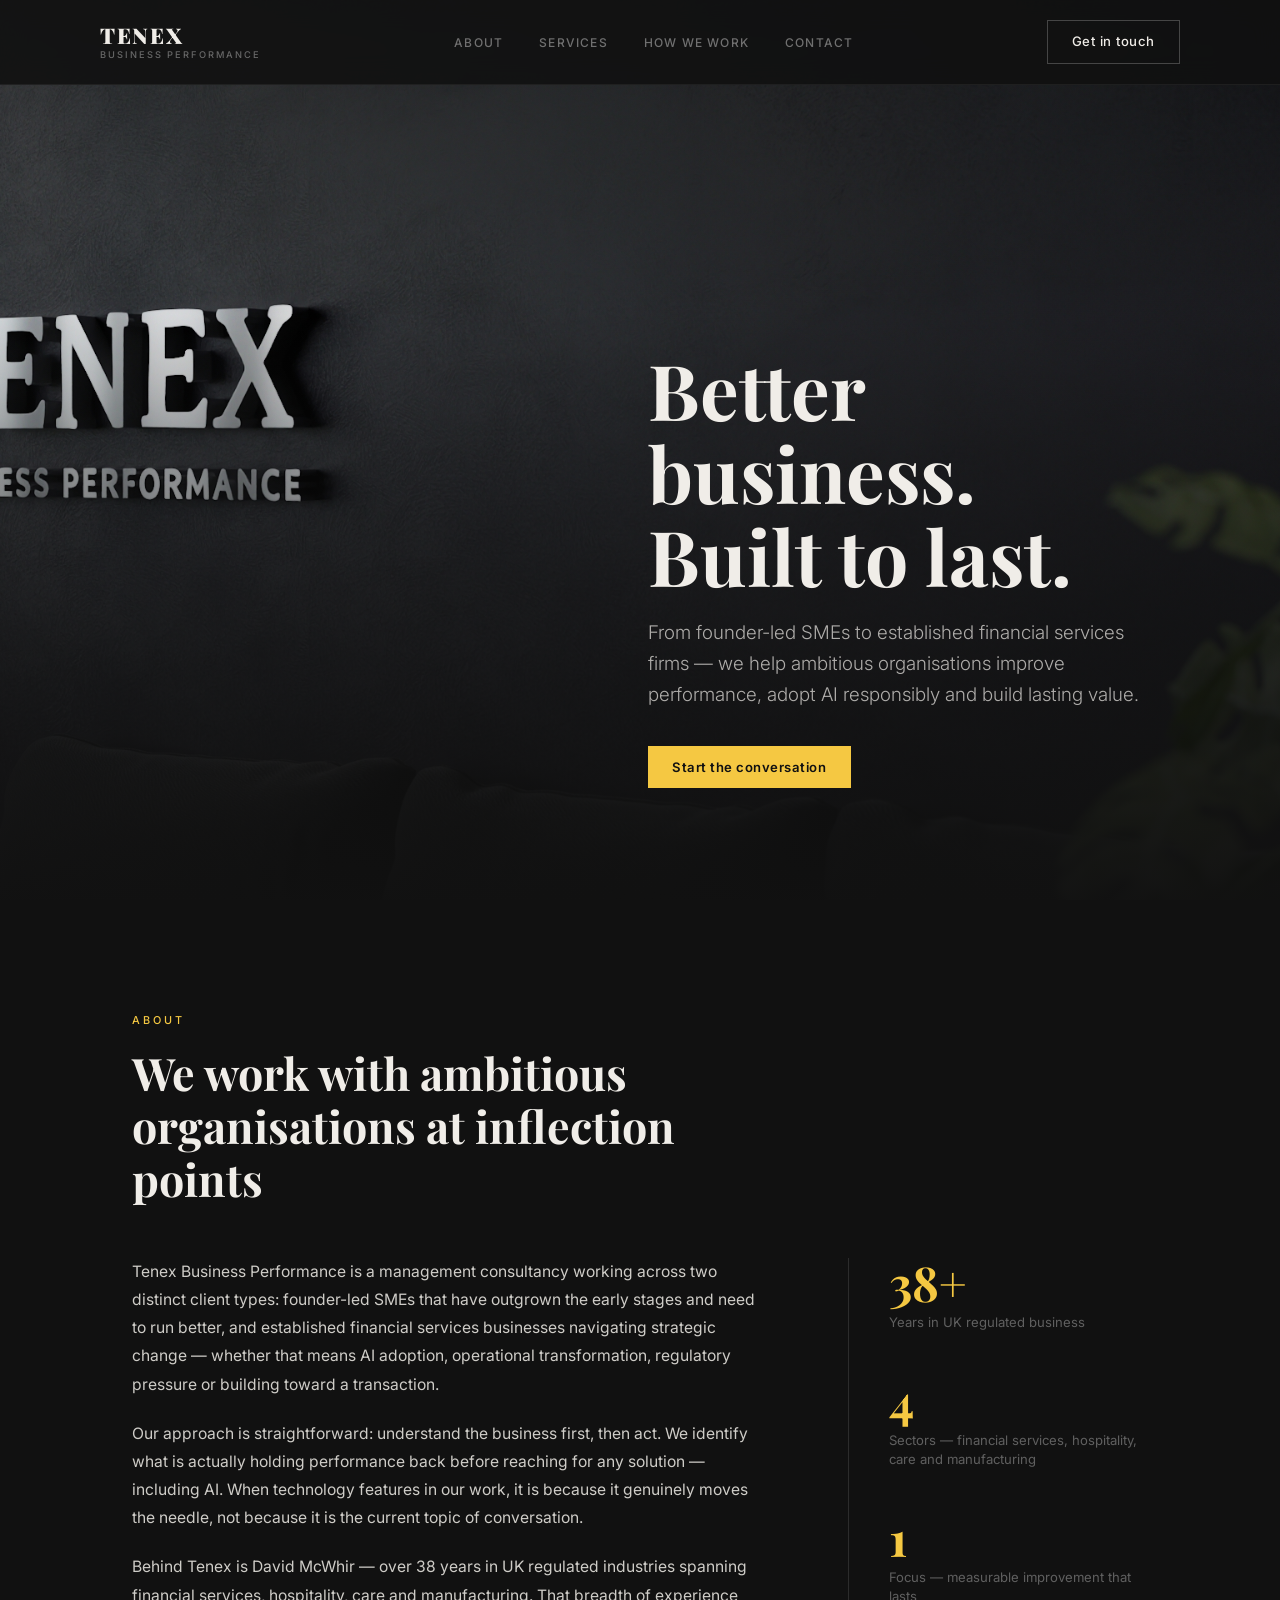
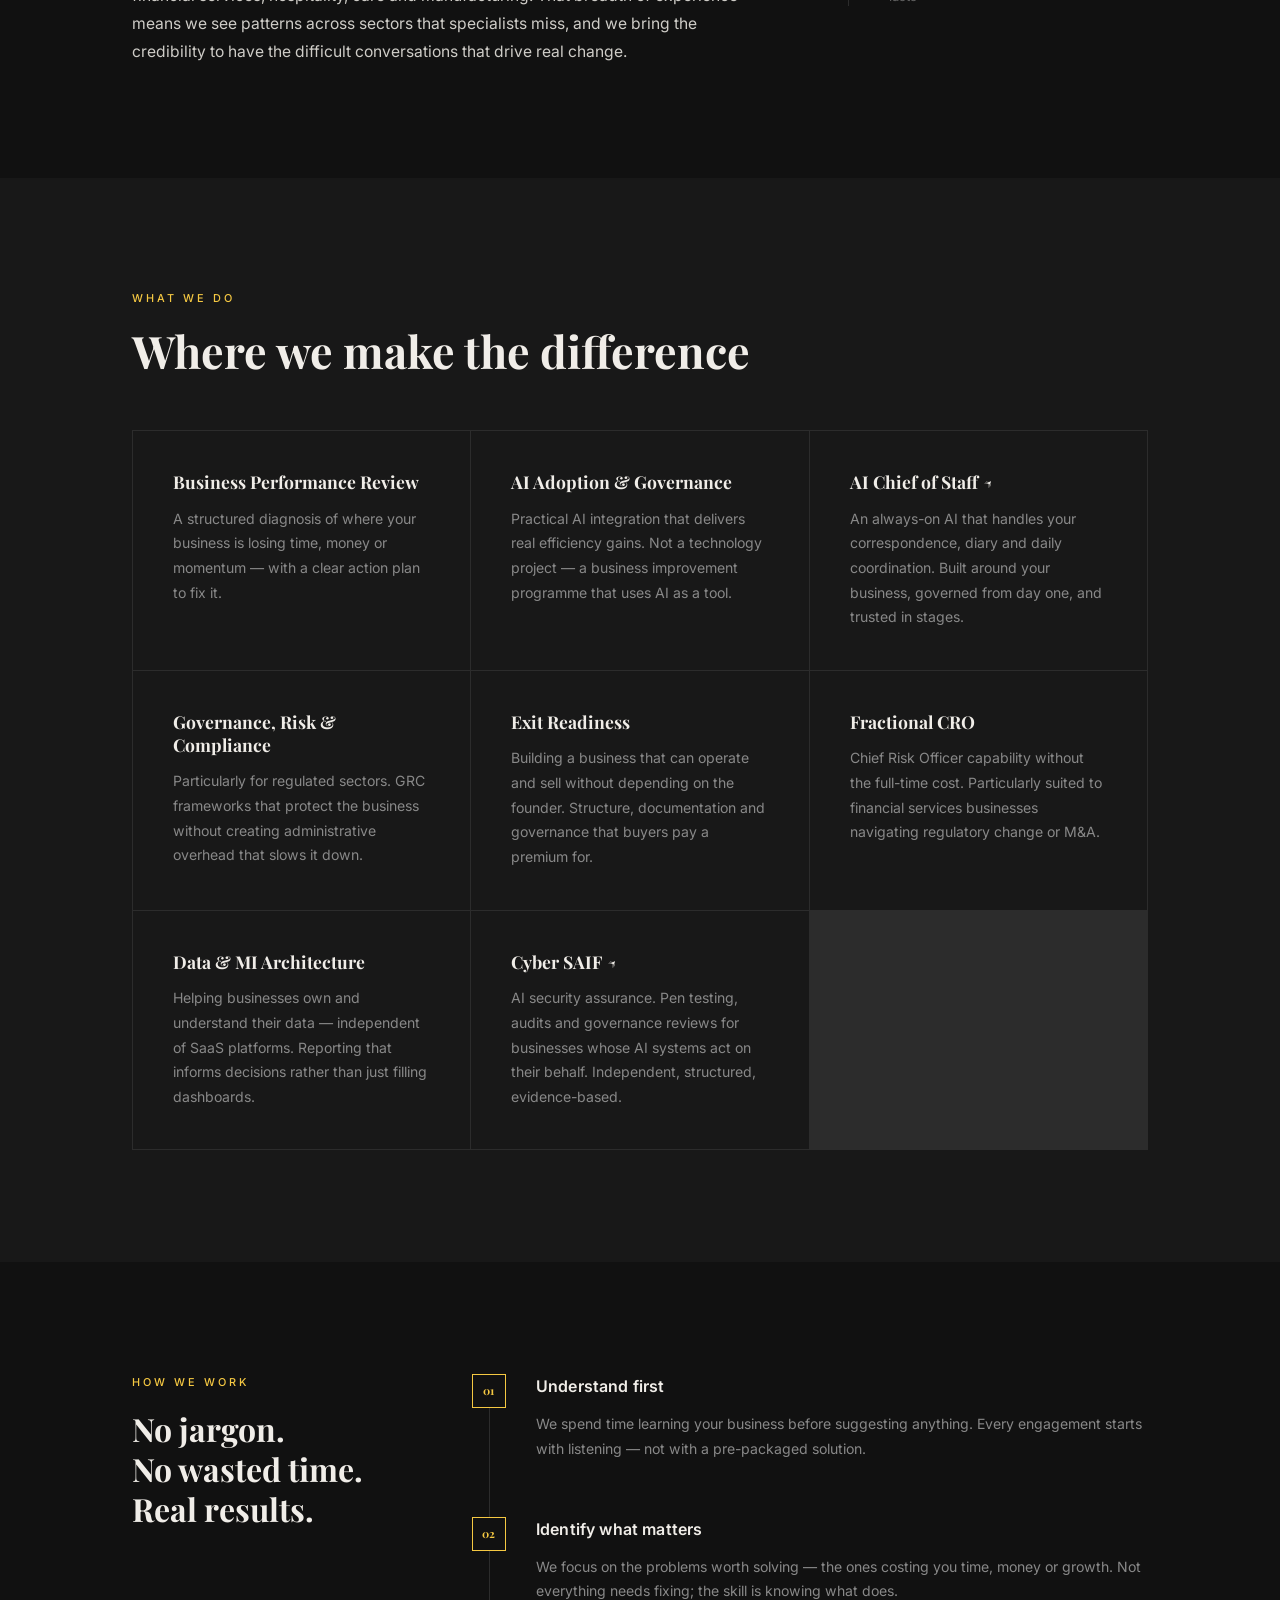
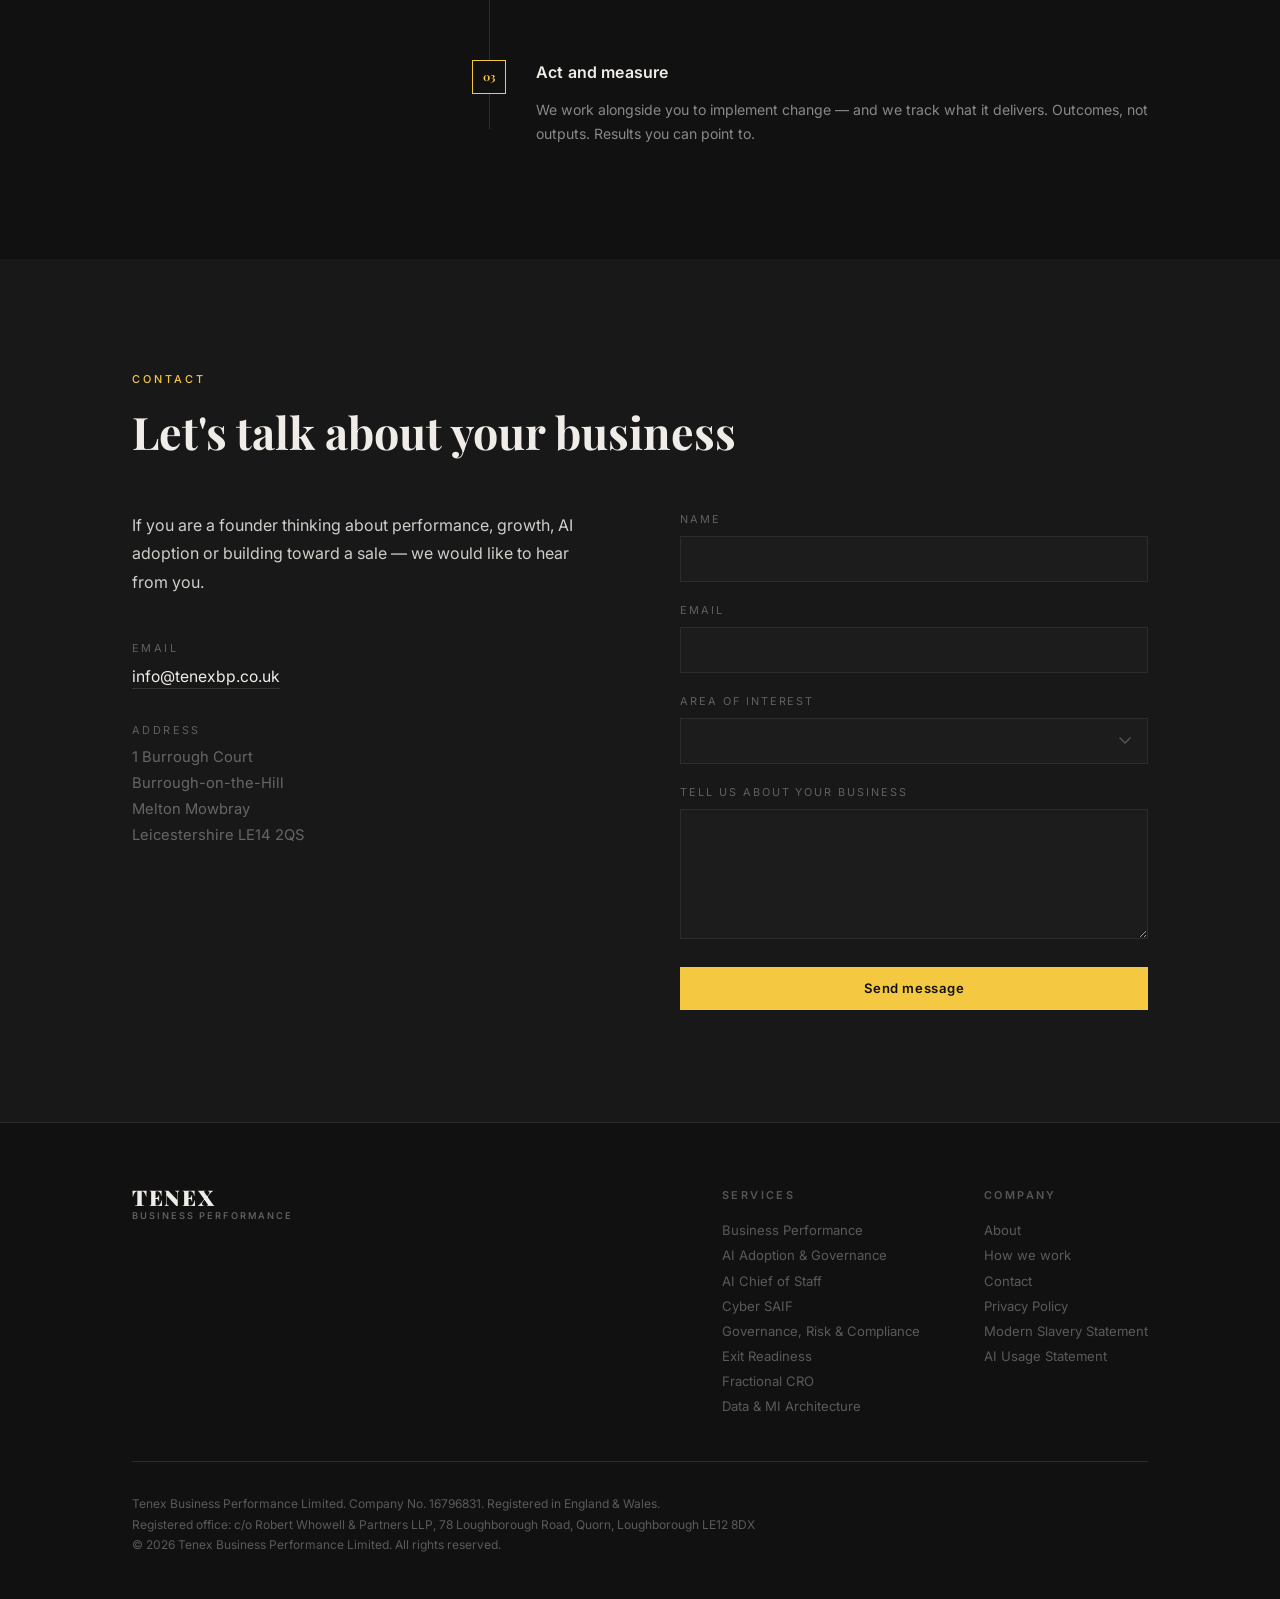
==== index.html @ 7c1acd23 "Add Cyber SAIF landing page and update homepage New cyber-saif.html: full proposition page covering " ====
<!DOCTYPE html>
<html lang="en">
<head>
    <meta charset="UTF-8">
    <meta name="viewport" content="width=device-width, initial-scale=1.0">
    <meta name="description" content="Tenex Business Performance — management consultancy helping UK SME founders improve operations, adopt AI responsibly and build businesses worth selling.">
    <title>Tenex Business Performance</title>
    <link rel="preconnect" href="https://fonts.googleapis.com">
    <link rel="preconnect" href="https://fonts.gstatic.com" crossorigin>
    <link href="https://fonts.googleapis.com/css2?family=Playfair+Display:wght@700;900&family=Inter:wght@300;400;500;600&display=swap" rel="stylesheet">
    <link rel="stylesheet" href="style.css">
</head>
<body>

    <!-- NAV -->
    <nav class="nav" id="nav">
        <div class="nav__inner">
            <div class="nav__logo">
                <span class="nav__logo-tenex">TENEX</span>
                <span class="nav__logo-sub">Business Performance</span>
            </div>
            <ul class="nav__links">
                <li><a href="#about" class="nav__link">About</a></li>
                <li><a href="#services" class="nav__link">Services</a></li>
                <li><a href="#how-we-work" class="nav__link">How we work</a></li>
                <li><a href="#contact" class="nav__link">Contact</a></li>
            </ul>
            <a href="#contact" class="btn btn--outline nav__cta">Get in touch</a>
            <button class="nav__burger" id="navBurger" aria-label="Open menu" aria-expanded="false">
                <span></span>
                <span></span>
                <span></span>
            </button>
        </div>
        <div class="nav__mobile" id="navMobile">
            <ul class="nav__mobile-links">
                <li><a href="#about" class="nav__mobile-link">About</a></li>
                <li><a href="#services" class="nav__mobile-link">Services</a></li>
                <li><a href="#how-we-work" class="nav__mobile-link">How we work</a></li>
                <li><a href="#contact" class="nav__mobile-link">Contact</a></li>
            </ul>
        </div>
    </nav>

    <script>
        const burger = document.getElementById('navBurger');
        const mobileMenu = document.getElementById('navMobile');
        burger.addEventListener('click', () => {
            const isOpen = mobileMenu.classList.toggle('nav__mobile--open');
            burger.classList.toggle('nav__burger--open', isOpen);
            burger.setAttribute('aria-expanded', isOpen);
        });
        document.querySelectorAll('.nav__mobile-link').forEach(link => {
            link.addEventListener('click', () => {
                mobileMenu.classList.remove('nav__mobile--open');
                burger.classList.remove('nav__burger--open');
                burger.setAttribute('aria-expanded', false);
            });
        });
    </script>

    <!-- HERO -->
    <section class="hero">
        <picture>
            <source media="(max-width: 768px)" srcset="images/hero-mobile.jpg">
            <img src="images/hero-desktop.jpg" alt="" class="hero__bg" aria-hidden="true">
        </picture>
        <div class="hero__content">
            <div class="hero__text">
                <h1 class="hero__headline">Better business.<br>Built to last.</h1>
                <p class="hero__sub">From founder-led SMEs to established financial services firms — we help ambitious organisations improve performance, adopt AI responsibly and build lasting value.</p>
                <a href="#contact" class="btn btn--primary">Start the conversation</a>
            </div>
        </div>
    </section>

    <!-- ABOUT -->
    <section class="section" id="about">
        <div class="container">
            <p class="section__label">About</p>
            <h2 class="section__heading">We work with ambitious organisations at inflection points</h2>
            <div class="about__grid">
                <div class="about__body">
                    <p>Tenex Business Performance is a management consultancy working across two distinct client types: founder-led SMEs that have outgrown the early stages and need to run better, and established financial services businesses navigating strategic change — whether that means AI adoption, operational transformation, regulatory pressure or building toward a transaction.</p>
                    <p>Our approach is straightforward: understand the business first, then act. We identify what is actually holding performance back before reaching for any solution — including AI. When technology features in our work, it is because it genuinely moves the needle, not because it is the current topic of conversation.</p>
                    <p>Behind Tenex is David McWhir — over 38 years in UK regulated industries spanning financial services, hospitality, care and manufacturing. That breadth of experience means we see patterns across sectors that specialists miss, and we bring the credibility to have the difficult conversations that drive real change.</p>
                </div>
                <div class="about__stats">
                    <div class="stat">
                        <span class="stat__num">38+</span>
                        <span class="stat__label">Years in UK regulated business</span>
                    </div>
                    <div class="stat">
                        <span class="stat__num">4</span>
                        <span class="stat__label">Sectors — financial services, hospitality, care and manufacturing</span>
                    </div>
                    <div class="stat">
                        <span class="stat__num">1</span>
                        <span class="stat__label">Focus — measurable improvement that lasts</span>
                    </div>
                </div>
            </div>
        </div>
    </section>

    <!-- SERVICES -->
    <section class="section section--alt" id="services">
        <div class="container">
            <p class="section__label">What we do</p>
            <h2 class="section__heading">Where we make the difference</h2>
            <div class="services__grid">
                <div class="service">
                    <h3 class="service__title">Business Performance Review</h3>
                    <p class="service__body">A structured diagnosis of where your business is losing time, money or momentum — with a clear action plan to fix it.</p>
                </div>
                <div class="service">
                    <h3 class="service__title">AI Adoption &amp; Governance</h3>
                    <p class="service__body">Practical AI integration that delivers real efficiency gains. Not a technology project — a business improvement programme that uses AI as a tool.</p>
                </div>
                <div class="service">
                    <h3 class="service__title"><a href="ai-chief-of-staff.html" style="color:inherit;text-decoration:none;">AI Chief of Staff ↗</a></h3>
                    <p class="service__body">An always-on AI that handles your correspondence, diary and daily coordination. Built around your business, governed from day one, and trusted in stages.</p>
                </div>
                <div class="service">
                    <h3 class="service__title">Governance, Risk &amp; Compliance</h3>
                    <p class="service__body">Particularly for regulated sectors. GRC frameworks that protect the business without creating administrative overhead that slows it down.</p>
                </div>
                <div class="service">
                    <h3 class="service__title">Exit Readiness</h3>
                    <p class="service__body">Building a business that can operate and sell without depending on the founder. Structure, documentation and governance that buyers pay a premium for.</p>
                </div>
                <div class="service">
                    <h3 class="service__title">Fractional CRO</h3>
                    <p class="service__body">Chief Risk Officer capability without the full-time cost. Particularly suited to financial services businesses navigating regulatory change or M&amp;A.</p>
                </div>
                <div class="service">
                    <h3 class="service__title">Data &amp; MI Architecture</h3>
                    <p class="service__body">Helping businesses own and understand their data — independent of SaaS platforms. Reporting that informs decisions rather than just filling dashboards.</p>
                </div>
                <div class="service">
                    <h3 class="service__title"><a href="cyber-saif.html" style="color:inherit;text-decoration:none;">Cyber SAIF ↗</a></h3>
                    <p class="service__body">AI security assurance. Pen testing, audits and governance reviews for businesses whose AI systems act on their behalf. Independent, structured, evidence-based.</p>
                </div>
            </div>
        </div>
    </section>

    <!-- HOW WE WORK -->
    <section class="section" id="how-we-work">
        <div class="container">
            <div class="timeline">
                <div class="timeline__heading">
                    <p class="section__label">How we work</p>
                    <h2 class="timeline__title">No jargon.<br>No wasted time.<br>Real results.</h2>
                </div>
                <div class="timeline__steps">
                    <div class="timeline__step">
                        <div class="timeline__num">01</div>
                        <div class="timeline__content">
                            <h3 class="timeline__step-title">Understand first</h3>
                            <p class="timeline__step-body">We spend time learning your business before suggesting anything. Every engagement starts with listening — not with a pre-packaged solution.</p>
                        </div>
                    </div>
                    <div class="timeline__step">
                        <div class="timeline__num">02</div>
                        <div class="timeline__content">
                            <h3 class="timeline__step-title">Identify what matters</h3>
                            <p class="timeline__step-body">We focus on the problems worth solving — the ones costing you time, money or growth. Not everything needs fixing; the skill is knowing what does.</p>
                        </div>
                    </div>
                    <div class="timeline__step">
                        <div class="timeline__num">03</div>
                        <div class="timeline__content">
                            <h3 class="timeline__step-title">Act and measure</h3>
                            <p class="timeline__step-body">We work alongside you to implement change — and we track what it delivers. Outcomes, not outputs. Results you can point to.</p>
                        </div>
                    </div>
                </div>
            </div>
        </div>
    </section>

    <!-- CONTACT -->
    <section class="section section--alt" id="contact">
        <div class="container">
            <p class="section__label">Contact</p>
            <h2 class="section__heading">Let's talk about your business</h2>
            <div class="contact__grid">
                <div class="contact__left">
                    <p class="contact__intro">If you are a founder thinking about performance, growth, AI adoption or building toward a sale — we would like to hear from you.</p>
                    <div class="contact__detail">
                        <span class="contact__detail-label">Email</span>
                        <a href="mailto:info@tenexbp.co.uk" class="contact__link">info@tenexbp.co.uk</a>
                    </div>
                    <div class="contact__detail">
                        <span class="contact__detail-label">Address</span>
                        <address class="contact__address">
                            1 Burrough Court<br>
                            Burrough-on-the-Hill<br>
                            Melton Mowbray<br>
                            Leicestershire LE14 2QS
                        </address>
                    </div>
                </div>
                <div class="contact__right">
                    <form class="form" action="https://formspree.io/f/xykbllzp" method="POST">
                        <div class="form__group">
                            <label class="form__label" for="name">Name</label>
                            <input class="form__input" type="text" id="name" name="name" required>
                        </div>
                        <div class="form__group">
                            <label class="form__label" for="email">Email</label>
                            <input class="form__input" type="email" id="email" name="email" required>
                        </div>
                        <div class="form__group">
                            <label class="form__label" for="interest">Area of interest</label>
                            <select class="form__input form__select" id="interest" name="interest">
                                <option value="" disabled selected></option>
                                <option>Business Performance</option>
                                <option>AI Adoption &amp; Governance</option>
                                <option>AI Chief of Staff</option>
                                <option>Cyber SAIF — AI Security Audit</option>
                                <option>Governance, Risk &amp; Compliance</option>
                                <option>Exit Readiness</option>
                                <option>Fractional CRO</option>
                                <option>Data &amp; MI Architecture</option>
                                <option>Other</option>
                            </select>
                        </div>
                        <div class="form__group">
                            <label class="form__label" for="message">Tell us about your business</label>
                            <textarea class="form__input form__textarea" id="message" name="message" rows="4" required></textarea>
                        </div>
                        <button type="submit" class="btn btn--primary btn--full">Send message</button>
                    </form>
                </div>
            </div>
        </div>
    </section>

    <!-- FOOTER -->
    <footer class="footer">
        <div class="container">
            <div class="footer__top">
                <div class="nav__logo">
                    <span class="nav__logo-tenex">TENEX</span>
                    <span class="nav__logo-sub">Business Performance</span>
                </div>
                <div class="footer__nav">
                    <div class="footer__nav-col">
                        <h4 class="footer__nav-heading">Services</h4>
                        <a href="#services" class="footer__nav-link">Business Performance</a>
                        <a href="#services" class="footer__nav-link">AI Adoption &amp; Governance</a>
                        <a href="ai-chief-of-staff.html" class="footer__nav-link">AI Chief of Staff</a>
                        <a href="cyber-saif.html" class="footer__nav-link">Cyber SAIF</a>
                        <a href="#services" class="footer__nav-link">Governance, Risk &amp; Compliance</a>
                        <a href="#services" class="footer__nav-link">Exit Readiness</a>
                        <a href="#services" class="footer__nav-link">Fractional CRO</a>
                        <a href="#services" class="footer__nav-link">Data &amp; MI Architecture</a>
                    </div>
                    <div class="footer__nav-col">
                        <h4 class="footer__nav-heading">Company</h4>
                        <a href="#about" class="footer__nav-link">About</a>
                        <a href="#how-we-work" class="footer__nav-link">How we work</a>
                        <a href="#contact" class="footer__nav-link">Contact</a>
                        <a href="privacy-policy.html" class="footer__nav-link">Privacy Policy</a>
                        <a href="modern-slavery.html" class="footer__nav-link">Modern Slavery Statement</a>
                        <a href="ai-usage.html" class="footer__nav-link">AI Usage Statement</a>
                    </div>
                </div>
            </div>
            <div class="footer__bottom">
                <p>Tenex Business Performance Limited. Company No. 16796831. Registered in England &amp; Wales.</p>
                <p>Registered office: c/o Robert Whowell &amp; Partners LLP, 78 Loughborough Road, Quorn, Loughborough LE12 8DX</p>
                <p>&copy; 2026 Tenex Business Performance Limited. All rights reserved.</p>
            </div>
        </div>
    </footer>

</body>
</html>
---- style.css ----
*, *::before, *::after {
    box-sizing: border-box;
    margin: 0;
    padding: 0;
}

:root {
    --bg:          #111111;
    --bg-alt:      #181818;
    --bg-card:     #222222;
    --text-primary: #f0ede8;
    --text-body:   rgba(240, 237, 232, 0.85);
    --text-muted:  #5a5a5a;
    --border:      #2c2c2c;
    --border-light: rgba(255,255,255,0.06);
    --accent:      #f5c842;
}

html {
    scroll-behavior: smooth;
}

body {
    font-family: 'Inter', sans-serif;
    background-color: var(--bg);
    color: var(--text-primary);
    font-size: 16px;
    line-height: 1.6;
    -webkit-font-smoothing: antialiased;
    -moz-osx-font-smoothing: grayscale;
}

/* ─── LAYOUT ────────────────────────────────────────────── */

.container {
    max-width: 1080px;
    margin: 0 auto;
    padding: 0 2rem;
}

/* ─── NAV ───────────────────────────────────────────────── */

.nav {
    position: fixed;
    top: 0;
    left: 0;
    right: 0;
    z-index: 100;
    padding: 1.25rem 2rem;
    background: rgba(17, 17, 17, 0.88);
    backdrop-filter: blur(14px);
    -webkit-backdrop-filter: blur(14px);
    border-bottom: 1px solid var(--border-light);
}

.nav__inner {
    max-width: 1080px;
    margin: 0 auto;
    display: flex;
    align-items: center;
    justify-content: space-between;
    gap: 2rem;
}

.nav__links {
    display: flex;
    align-items: center;
    gap: 2.25rem;
    list-style: none;
    margin: 0 auto;
}

.nav__link {
    font-size: 0.75rem;
    letter-spacing: 0.1em;
    text-transform: uppercase;
    color: #707070;
    text-decoration: none;
    font-weight: 500;
    transition: color 0.18s;
}

.nav__link:hover {
    color: var(--text-primary);
}

.nav__burger {
    display: none;
    flex-direction: column;
    justify-content: center;
    gap: 5px;
    background: none;
    border: none;
    cursor: pointer;
    padding: 4px;
    flex-shrink: 0;
}

.nav__burger span {
    display: block;
    width: 22px;
    height: 1.5px;
    background: var(--text-primary);
    transition: transform 0.22s ease, opacity 0.22s ease;
    transform-origin: center;
}

.nav__burger--open span:nth-child(1) {
    transform: translateY(6.5px) rotate(45deg);
}

.nav__burger--open span:nth-child(2) {
    opacity: 0;
}

.nav__burger--open span:nth-child(3) {
    transform: translateY(-6.5px) rotate(-45deg);
}

.nav__mobile {
    display: none;
    max-height: 0;
    overflow: hidden;
    transition: max-height 0.3s ease, padding 0.3s ease;
}

.nav__mobile--open {
    max-height: 300px;
    padding-bottom: 1.25rem;
}

.nav__mobile-links {
    list-style: none;
    border-top: 1px solid var(--border-light);
    padding-top: 1rem;
    display: flex;
    flex-direction: column;
    gap: 0;
}

.nav__mobile-link {
    display: block;
    padding: 0.75rem 0;
    font-size: 0.88rem;
    letter-spacing: 0.08em;
    text-transform: uppercase;
    color: #888888;
    text-decoration: none;
    font-weight: 500;
    border-bottom: 1px solid var(--border-light);
    transition: color 0.18s;
}

.nav__mobile-link:hover {
    color: var(--text-primary);
}

.nav__logo {
    display: flex;
    flex-direction: column;
    line-height: 1;
    gap: 3px;
}

.nav__logo-tenex {
    font-family: 'Playfair Display', serif;
    font-weight: 900;
    font-size: 1.35rem;
    letter-spacing: 0.08em;
    color: var(--text-primary);
}

.nav__logo-sub {
    font-size: 0.58rem;
    letter-spacing: 0.22em;
    color: #686868;
    font-weight: 500;
    text-transform: uppercase;
}

/* ─── BUTTONS ───────────────────────────────────────────── */

.btn {
    display: inline-block;
    padding: 0.65rem 1.5rem;
    font-family: 'Inter', sans-serif;
    font-size: 0.82rem;
    font-weight: 500;
    letter-spacing: 0.04em;
    text-decoration: none;
    cursor: pointer;
    border: none;
    transition: all 0.18s ease;
}

.btn--outline {
    border: 1px solid rgba(255,255,255,0.22);
    color: var(--text-primary);
    background: transparent;
}

.btn--outline:hover {
    border-color: rgba(255,255,255,0.55);
    background: rgba(255,255,255,0.04);
}

.btn--primary {
    background: var(--accent);
    color: #111111;
    font-weight: 600;
}

.btn--primary:hover {
    background: #ffd000;
}

.btn--full {
    width: 100%;
    text-align: center;
    padding: 0.85rem 1.5rem;
}

/* ─── HERO ──────────────────────────────────────────────── */

.hero {
    position: relative;
    height: 100vh;
    min-height: 620px;
    display: flex;
    align-items: flex-end;
    padding-bottom: 7rem;
    overflow: hidden;
}

.hero__bg {
    position: absolute;
    inset: 0;
    width: 100%;
    height: 100%;
    object-fit: cover;
    object-position: center top;
}

.hero::after {
    content: '';
    position: absolute;
    inset: 0;
    background: linear-gradient(
        to bottom,
        rgba(17, 17, 17, 0.25) 0%,
        rgba(17, 17, 17, 0.05) 35%,
        rgba(17, 17, 17, 0.55) 65%,
        rgba(17, 17, 17, 0.97) 100%
    );
    pointer-events: none;
}

.hero__content {
    position: relative;
    z-index: 1;
    max-width: 1080px;
    margin: 0 auto;
    padding: 0 2rem;
    width: 100%;
    display: flex;
    justify-content: flex-end;
}

.hero__text {
    max-width: 500px;
    width: 100%;
}

.hero__headline {
    font-family: 'Playfair Display', serif;
    font-size: clamp(2.6rem, 6vw, 5.25rem);
    font-weight: 700;
    line-height: 1.08;
    color: var(--text-primary);
    margin-bottom: 1.25rem;
}

.hero__sub {
    font-size: clamp(1rem, 1.8vw, 1.175rem);
    color: rgba(240, 237, 232, 0.7);
    max-width: 520px;
    margin-bottom: 2.25rem;
    font-weight: 300;
    line-height: 1.65;
}

/* ─── SECTIONS ──────────────────────────────────────────── */

.section {
    padding: 7rem 0;
}

.section--alt {
    background: var(--bg-alt);
}

.section__label {
    font-size: 0.68rem;
    letter-spacing: 0.28em;
    text-transform: uppercase;
    color: var(--accent);
    margin-bottom: 1.1rem;
    font-weight: 500;
}

.section__heading {
    font-family: 'Playfair Display', serif;
    font-size: clamp(1.8rem, 3.5vw, 2.8rem);
    font-weight: 700;
    line-height: 1.18;
    color: var(--text-primary);
    margin-bottom: 3.25rem;
    max-width: 620px;
}

/* ─── ABOUT ─────────────────────────────────────────────── */

.about__grid {
    display: grid;
    grid-template-columns: 1fr 300px;
    gap: 5rem;
    align-items: start;
}

.about__body p {
    color: var(--text-body);
    margin-bottom: 1.3rem;
    font-size: 0.98rem;
    line-height: 1.8;
}

.about__body p:last-child {
    margin-bottom: 0;
}

.about__stats {
    display: flex;
    flex-direction: column;
    gap: 2.75rem;
    border-left: 1px solid var(--border);
    padding-left: 2.5rem;
}

.stat__num {
    display: block;
    font-family: 'Playfair Display', serif;
    font-size: 3rem;
    font-weight: 700;
    color: var(--accent);
    line-height: 1;
    margin-bottom: 0.45rem;
}

.stat__label {
    display: block;
    font-size: 0.82rem;
    color: #606060;
    line-height: 1.45;
}

/* ─── SERVICES ──────────────────────────────────────────── */

.services__grid {
    display: grid;
    grid-template-columns: repeat(3, 1fr);
    border: 1px solid var(--border);
    gap: 1px;
    background: var(--border);
}

.service {
    background: var(--bg-alt);
    padding: 2.5rem;
    transition: background 0.18s ease;
}

.service:hover {
    background: #222222;
}

.service__title {
    font-family: 'Playfair Display', serif;
    font-size: 1.1rem;
    font-weight: 700;
    color: var(--text-primary);
    margin-bottom: 0.8rem;
    line-height: 1.3;
}

.service__body {
    font-size: 0.88rem;
    color: #888888;
    line-height: 1.75;
}

/* ─── HOW WE WORK ───────────────────────────────────────── */

.timeline {
    display: grid;
    grid-template-columns: 260px 1fr;
    gap: 5rem;
    align-items: start;
}

.timeline__heading {
    position: sticky;
    top: 7rem;
}

.timeline__title {
    font-family: 'Playfair Display', serif;
    font-size: clamp(1.75rem, 2.5vw, 2.25rem);
    font-weight: 700;
    color: var(--text-primary);
    line-height: 1.25;
    margin-top: 1rem;
}

.timeline__steps {
    position: relative;
    padding-left: 4rem;
}

.timeline__steps::before {
    content: '';
    position: absolute;
    left: 1.05rem;
    top: 1.1rem;
    bottom: 1.1rem;
    width: 1px;
    background: var(--border);
}

.timeline__step {
    position: relative;
    display: flex;
    gap: 2rem;
    padding-bottom: 3.5rem;
}

.timeline__step:last-child {
    padding-bottom: 0;
}

.timeline__num {
    position: absolute;
    left: -4rem;
    top: 0;
    width: 2.1rem;
    height: 2.1rem;
    background: var(--bg);
    border: 1px solid var(--accent);
    display: flex;
    align-items: center;
    justify-content: center;
    font-family: 'Playfair Display', serif;
    font-size: 0.7rem;
    font-weight: 700;
    color: var(--accent);
    flex-shrink: 0;
    z-index: 1;
}

.timeline__step-title {
    font-size: 1rem;
    font-weight: 600;
    color: var(--text-primary);
    margin-bottom: 0.75rem;
    letter-spacing: 0.01em;
}

.timeline__step-body {
    font-size: 0.88rem;
    color: #888888;
    line-height: 1.75;
}

/* ─── CONTACT ───────────────────────────────────────────── */

.contact__grid {
    display: grid;
    grid-template-columns: 1fr 1fr;
    gap: 5rem;
    align-items: start;
}

.contact__intro {
    color: var(--text-body);
    font-size: 1rem;
    line-height: 1.78;
    margin-bottom: 2.75rem;
}

.contact__detail {
    margin-bottom: 2rem;
}

.contact__detail-label {
    display: block;
    font-size: 0.68rem;
    letter-spacing: 0.22em;
    text-transform: uppercase;
    color: #606060;
    margin-bottom: 0.4rem;
}

.contact__link {
    color: var(--text-primary);
    text-decoration: none;
    font-size: 0.98rem;
    border-bottom: 1px solid rgba(255,255,255,0.12);
    padding-bottom: 2px;
    transition: border-color 0.18s;
}

.contact__link:hover {
    border-color: rgba(255,255,255,0.5);
}

.contact__address {
    font-style: normal;
    color: #666666;
    font-size: 0.92rem;
    line-height: 1.75;
}

/* ─── FORM ──────────────────────────────────────────────── */

.form__group {
    margin-bottom: 1.25rem;
}

.form__label {
    display: block;
    font-size: 0.68rem;
    letter-spacing: 0.18em;
    text-transform: uppercase;
    color: #606060;
    margin-bottom: 0.5rem;
}

.form__input {
    width: 100%;
    background: #1c1c1c;
    border: 1px solid var(--border);
    color: var(--text-primary);
    padding: 0.8rem 1rem;
    font-family: 'Inter', sans-serif;
    font-size: 0.92rem;
    outline: none;
    transition: border-color 0.18s;
    -webkit-appearance: none;
    appearance: none;
    border-radius: 0;
}

.form__input:focus {
    border-color: #4a4a4a;
}

.form__input::placeholder {
    color: #3a3a3a;
}

.form__textarea {
    resize: vertical;
    min-height: 130px;
}

.form__select {
    cursor: pointer;
    background-image: url("data:image/svg+xml,%3Csvg xmlns='http://www.w3.org/2000/svg' width='12' height='8' viewBox='0 0 12 8'%3E%3Cpath d='M1 1l5 5 5-5' stroke='%23555' stroke-width='1.5' fill='none' stroke-linecap='round'/%3E%3C/svg%3E");
    background-repeat: no-repeat;
    background-position: right 1rem center;
    padding-right: 2.5rem;
    color: var(--text-primary);
}

.form__select option {
    background: #1c1c1c;
    color: var(--text-primary);
}

/* ─── POLICY PAGES ──────────────────────────────────────── */

.policy-page {
    padding: 9rem 0 6rem;
}

.policy__header {
    margin-bottom: 3.5rem;
    padding-bottom: 2rem;
    border-bottom: 1px solid var(--border);
}

.policy__title {
    font-family: 'Playfair Display', serif;
    font-size: clamp(2rem, 4vw, 3rem);
    font-weight: 700;
    color: var(--text-primary);
    margin-bottom: 0.75rem;
}

.policy__meta {
    font-size: 0.85rem;
    color: var(--text-muted);
}

.policy__body {
    max-width: 720px;
}

.policy__body h2 {
    font-family: 'Playfair Display', serif;
    font-size: 1.2rem;
    font-weight: 700;
    color: var(--text-primary);
    margin-top: 2.5rem;
    margin-bottom: 0.85rem;
}

.policy__body p {
    color: var(--text-body);
    font-size: 0.95rem;
    line-height: 1.8;
    margin-bottom: 1rem;
}

.policy__body ul {
    color: var(--text-body);
    font-size: 0.95rem;
    line-height: 1.8;
    margin-bottom: 1rem;
    padding-left: 1.5rem;
}

.policy__body li {
    margin-bottom: 0.35rem;
}

.policy__body a {
    color: var(--text-primary);
    border-bottom: 1px solid rgba(255,255,255,0.2);
    text-decoration: none;
    transition: border-color 0.18s;
}

.policy__body a:hover {
    border-color: rgba(255,255,255,0.55);
}

.policy__sign-off {
    margin-top: 3rem;
    padding-top: 2rem;
    border-top: 1px solid var(--border);
}

.policy__sign-off p {
    color: var(--text-body);
    font-size: 0.92rem;
    line-height: 1.8;
}

/* ─── FOOTER ────────────────────────────────────────────── */

.footer {
    padding: 4rem 0 2.75rem;
    border-top: 1px solid var(--border);
    background: var(--bg);
}

.footer__top {
    display: flex;
    justify-content: space-between;
    align-items: flex-start;
    gap: 4rem;
    padding-bottom: 3rem;
    border-bottom: 1px solid var(--border);
    margin-bottom: 2rem;
}

.footer__nav {
    display: flex;
    gap: 4rem;
}

.footer__nav-col {
    display: flex;
    flex-direction: column;
    gap: 0.75rem;
}

.footer__nav-heading {
    font-size: 0.68rem;
    letter-spacing: 0.22em;
    text-transform: uppercase;
    color: #555555;
    font-weight: 600;
    margin-bottom: 0.5rem;
}

.footer__nav-link {
    font-size: 0.82rem;
    color: var(--text-muted);
    text-decoration: none;
    transition: color 0.18s;
    line-height: 1;
}

.footer__nav-link:hover {
    color: #909090;
}

.footer__bottom p {
    font-size: 0.75rem;
    color: var(--text-muted);
    line-height: 1.7;
}

/* ─── RESPONSIVE ────────────────────────────────────────── */

@media (max-width: 960px) {
    .nav__links {
        display: none;
    }

    .nav__cta {
        display: none;
    }

    .nav__burger {
        display: flex;
    }

    .nav__mobile {
        display: block;
        padding: 0 2rem;
    }

    .about__grid {
        grid-template-columns: 1fr;
        gap: 3rem;
    }

    .about__stats {
        flex-direction: row;
        border-left: none;
        padding-left: 0;
        border-top: 1px solid var(--border);
        padding-top: 2.5rem;
        gap: 2.5rem;
    }

    .services__grid {
        grid-template-columns: repeat(2, 1fr);
    }

    .timeline {
        grid-template-columns: 1fr;
        gap: 2.5rem;
    }

    .timeline__heading {
        position: static;
    }

    .contact__grid {
        grid-template-columns: 1fr;
        gap: 3rem;
    }

    .footer__top {
        flex-direction: column;
        gap: 2.5rem;
    }
}

@media (max-width: 600px) {
    .section {
        padding: 5rem 0;
    }

    .services__grid {
        grid-template-columns: 1fr;
    }

    .about__stats {
        flex-direction: column;
        gap: 2rem;
    }

    .hero {
        padding-bottom: 4.5rem;
    }

    .hero__content {
        justify-content: flex-start;
    }

    .hero__text {
        max-width: 100%;
    }

    .footer__nav {
        gap: 2.5rem;
    }
}
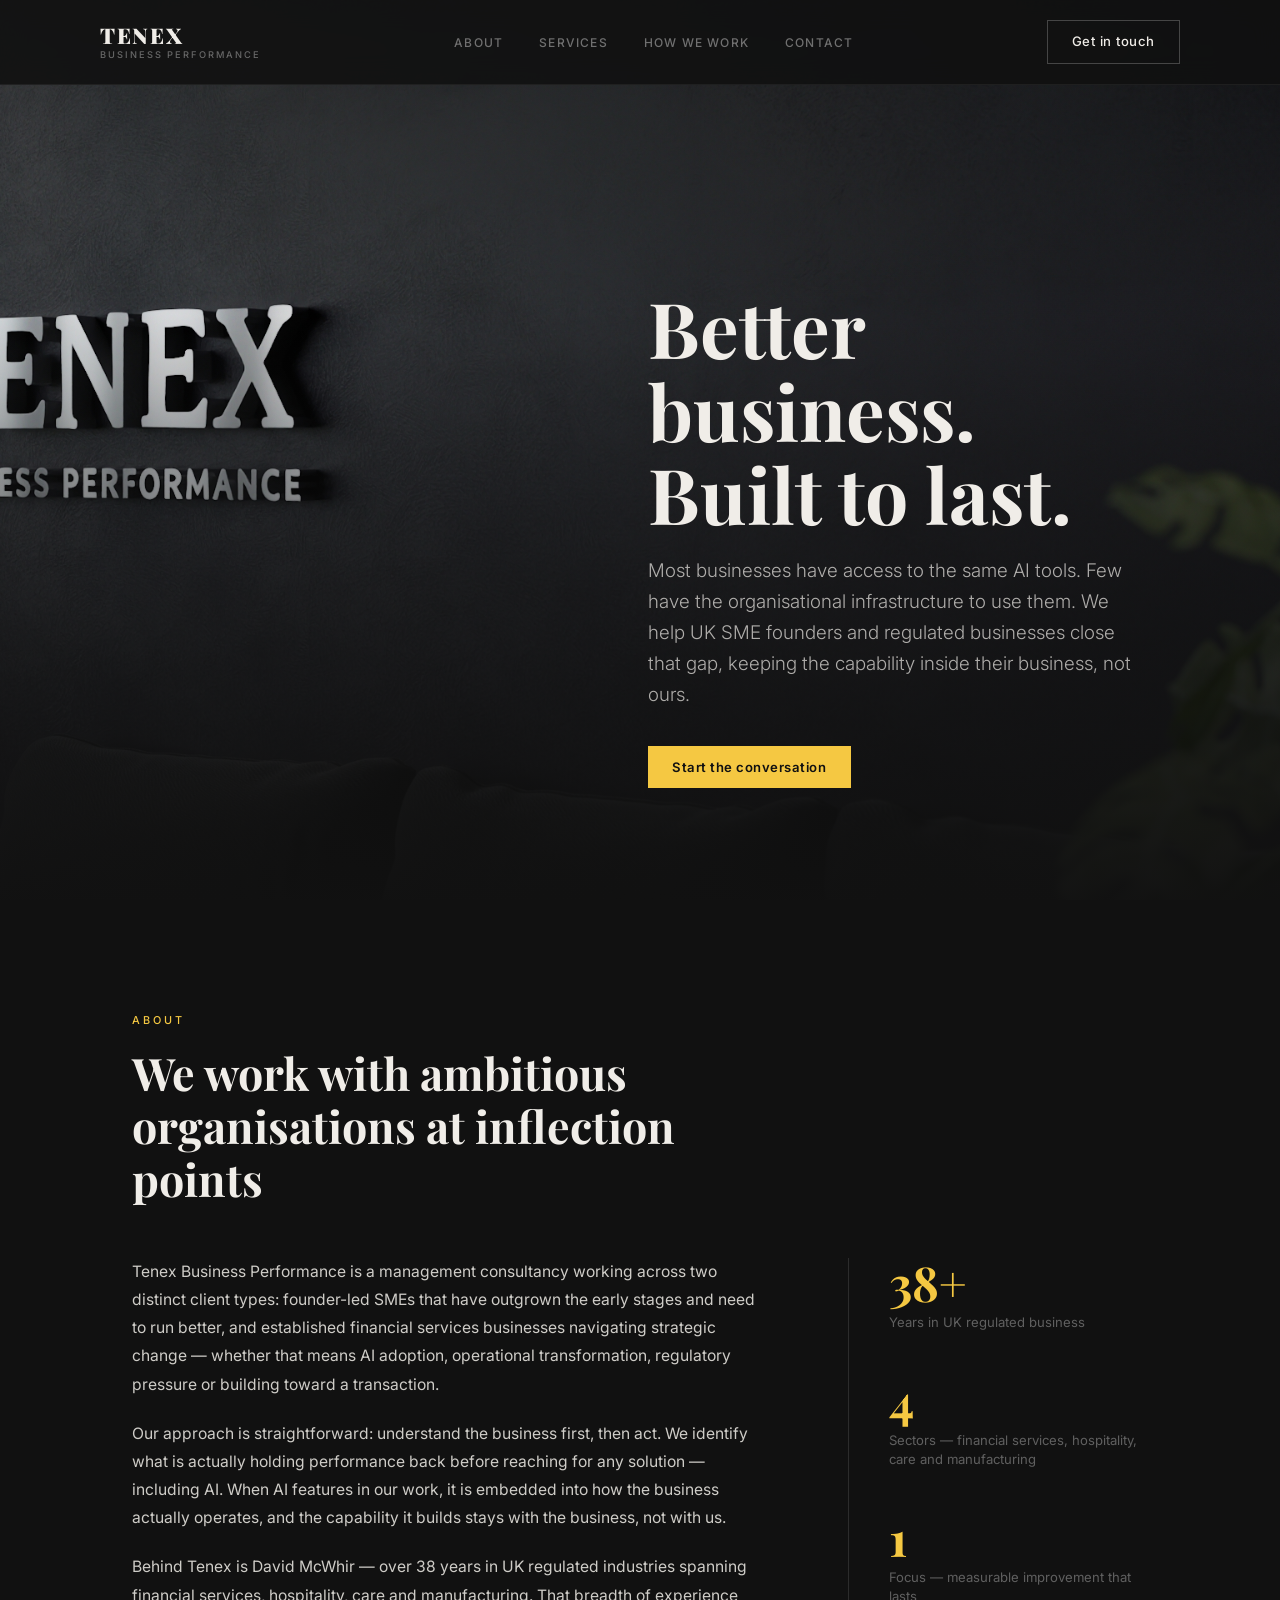
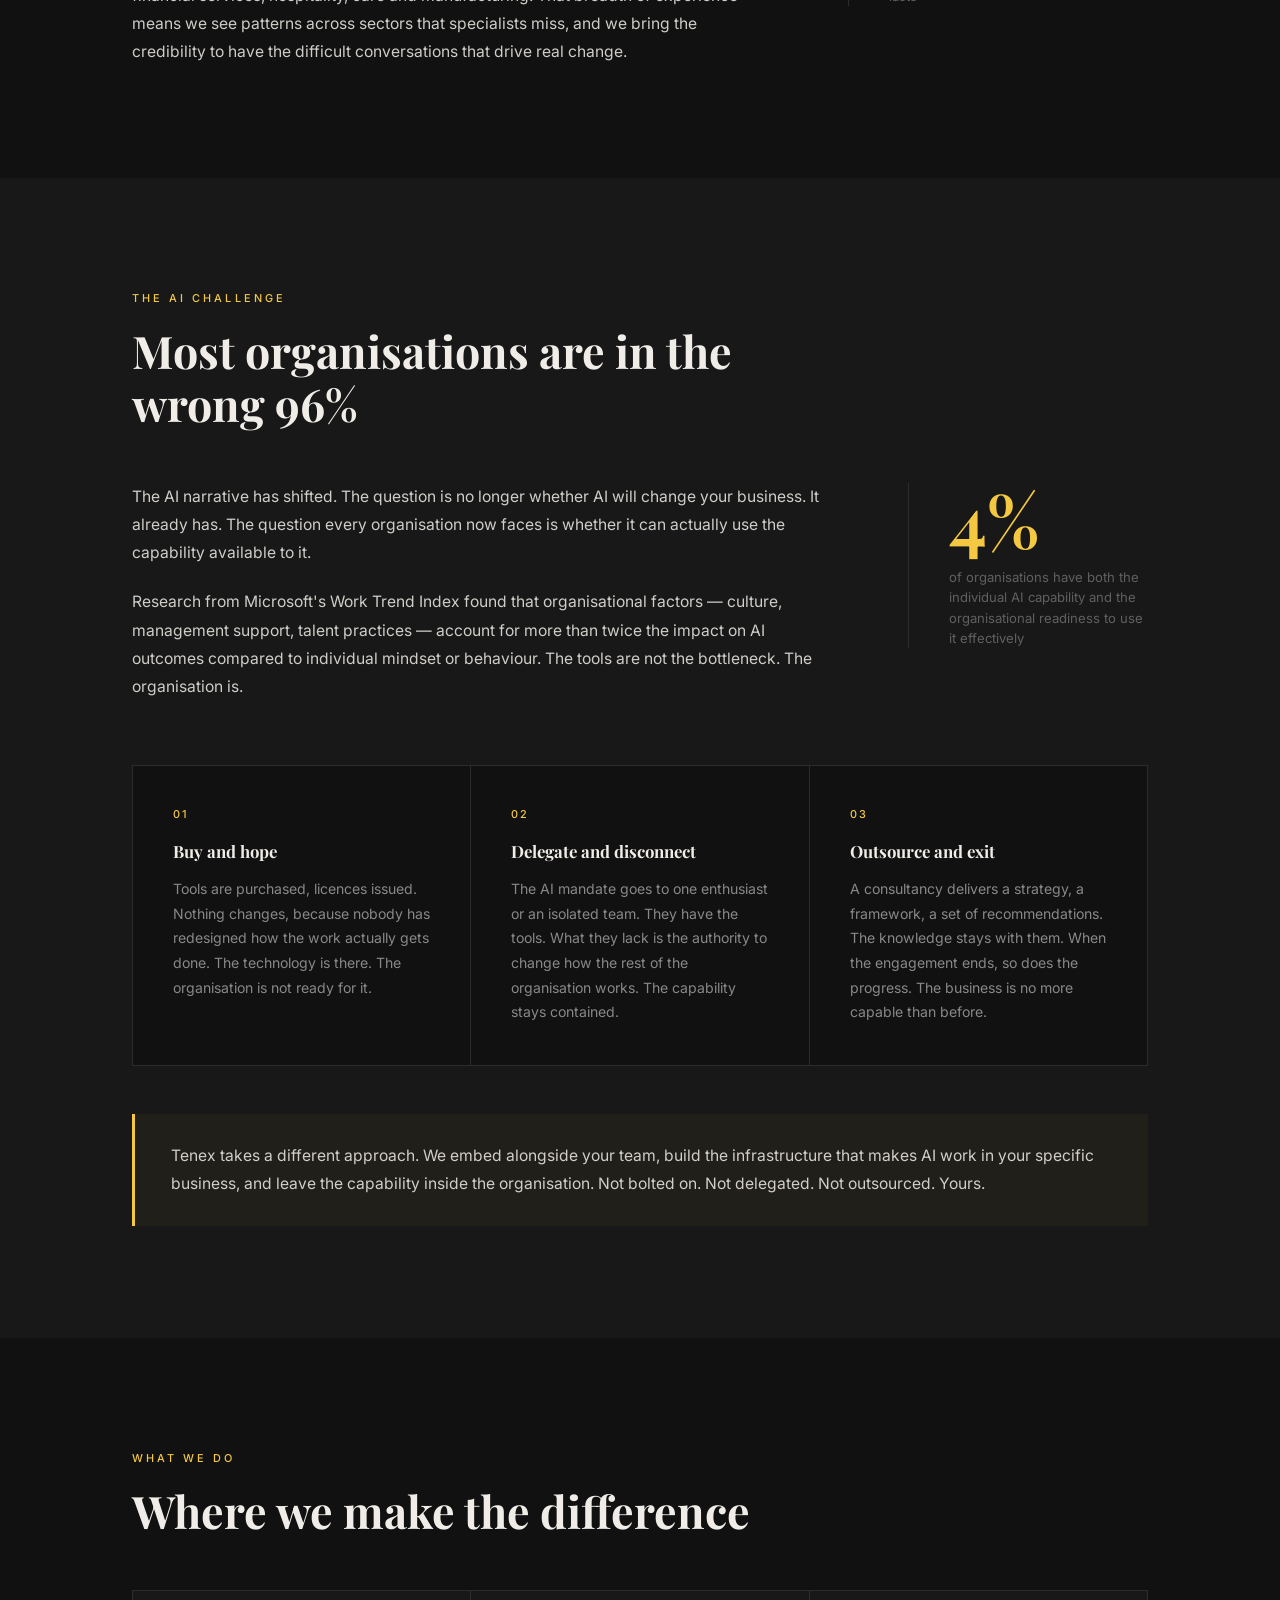
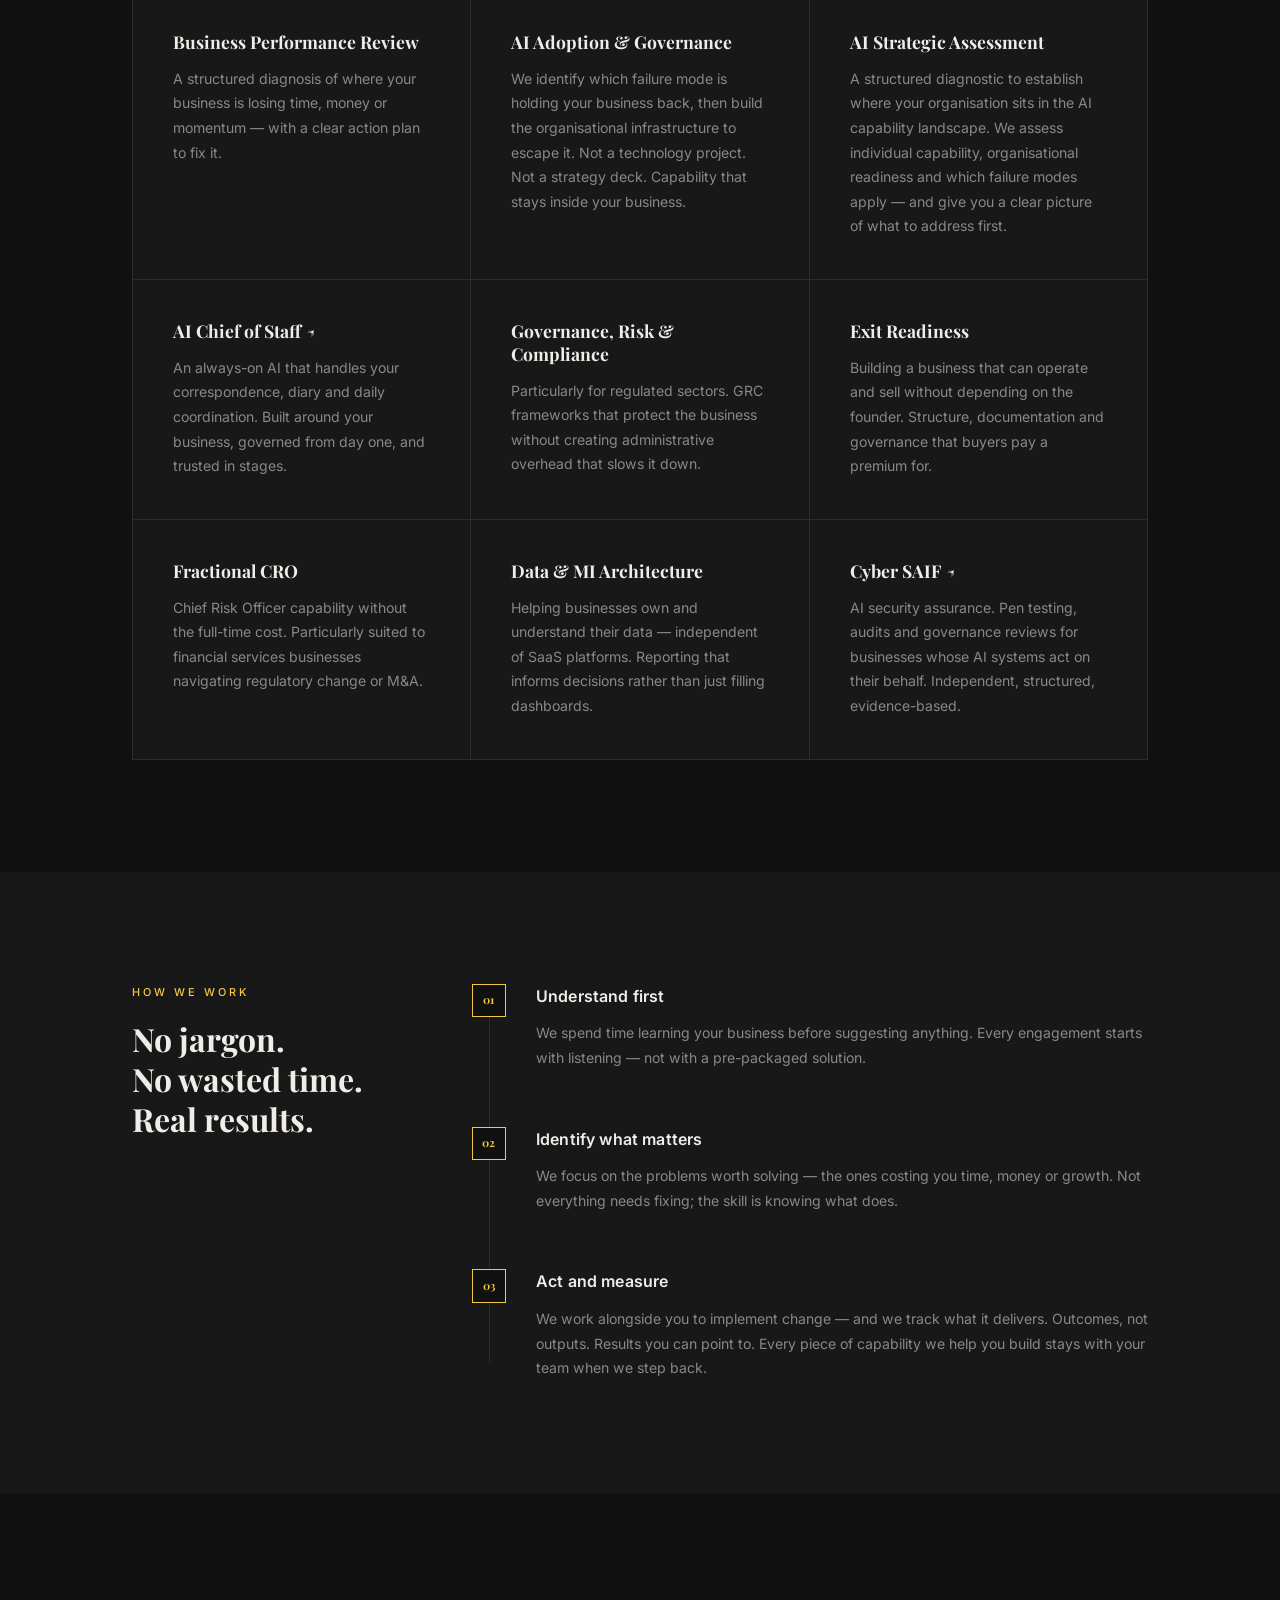
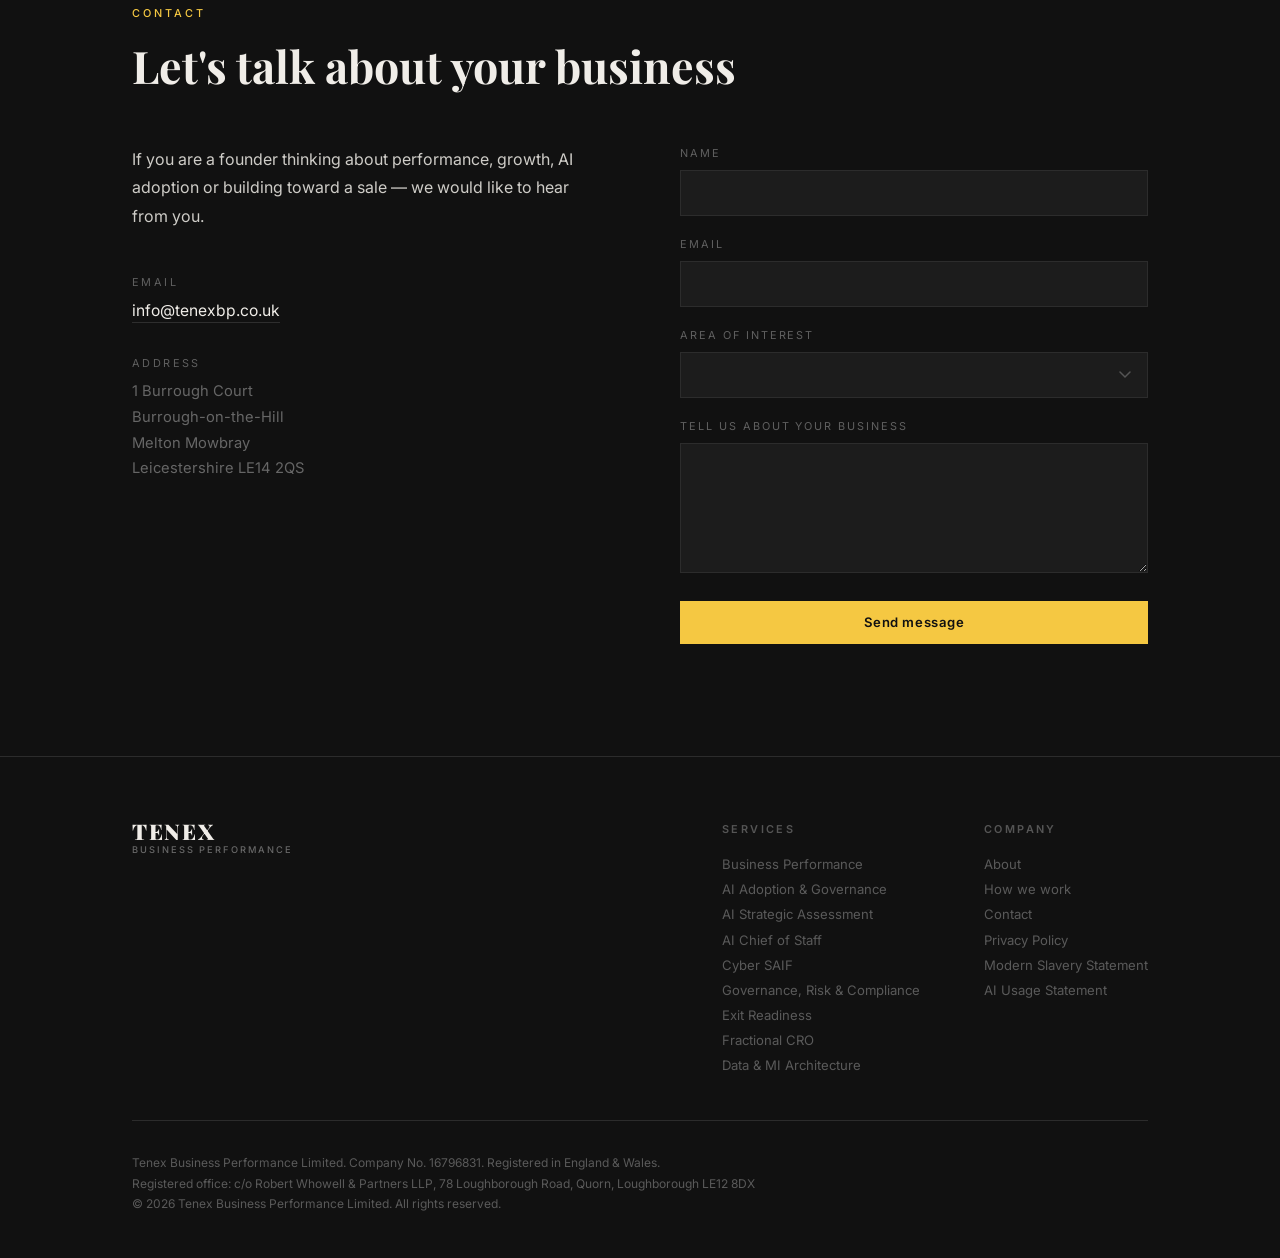
==== commit f9cf7135: "Add AI positioning narrative — three failure modes, 4% stat, gap section - New 'AI Adoption Gap' sec" ====
--- a/index.html
+++ b/index.html
@@ -68,7 +68,7 @@
         <div class="hero__content">
             <div class="hero__text">
                 <h1 class="hero__headline">Better business.<br>Built to last.</h1>
-                <p class="hero__sub">From founder-led SMEs to established financial services firms — we help ambitious organisations improve performance, adopt AI responsibly and build lasting value.</p>
+                <p class="hero__sub">Most businesses have access to the same AI tools. Few have the organisational infrastructure to use them. We help UK SME founders and regulated businesses close that gap, keeping the capability inside their business, not ours.</p>
                 <a href="#contact" class="btn btn--primary">Start the conversation</a>
             </div>
         </div>
@@ -82,7 +82,7 @@
             <div class="about__grid">
                 <div class="about__body">
                     <p>Tenex Business Performance is a management consultancy working across two distinct client types: founder-led SMEs that have outgrown the early stages and need to run better, and established financial services businesses navigating strategic change — whether that means AI adoption, operational transformation, regulatory pressure or building toward a transaction.</p>
-                    <p>Our approach is straightforward: understand the business first, then act. We identify what is actually holding performance back before reaching for any solution — including AI. When technology features in our work, it is because it genuinely moves the needle, not because it is the current topic of conversation.</p>
+                    <p>Our approach is straightforward: understand the business first, then act. We identify what is actually holding performance back before reaching for any solution — including AI. When AI features in our work, it is embedded into how the business actually operates, and the capability it builds stays with the business, not with us.</p>
                     <p>Behind Tenex is David McWhir — over 38 years in UK regulated industries spanning financial services, hospitality, care and manufacturing. That breadth of experience means we see patterns across sectors that specialists miss, and we bring the credibility to have the difficult conversations that drive real change.</p>
                 </div>
                 <div class="about__stats">
@@ -103,8 +103,46 @@
         </div>
     </section>
 
+    <!-- THE AI ADOPTION GAP -->
+    <section class="section section--alt" id="ai-gap">
+        <div class="container">
+            <p class="section__label">The AI challenge</p>
+            <h2 class="section__heading">Most organisations are in the wrong 96%</h2>
+            <div class="gap__intro-grid">
+                <div class="gap__intro-text">
+                    <p>The AI narrative has shifted. The question is no longer whether AI will change your business. It already has. The question every organisation now faces is whether it can actually use the capability available to it.</p>
+                    <p>Research from Microsoft's Work Trend Index found that organisational factors — culture, management support, talent practices — account for more than twice the impact on AI outcomes compared to individual mindset or behaviour. The tools are not the bottleneck. The organisation is.</p>
+                </div>
+                <div class="gap__stat-block">
+                    <span class="gap__stat-num">4%</span>
+                    <span class="gap__stat-label">of organisations have both the individual AI capability and the organisational readiness to use it effectively</span>
+                </div>
+            </div>
+            <div class="gap__modes">
+                <div class="gap__mode">
+                    <p class="gap__mode-num">01</p>
+                    <h3 class="gap__mode-title">Buy and hope</h3>
+                    <p class="gap__mode-body">Tools are purchased, licences issued. Nothing changes, because nobody has redesigned how the work actually gets done. The technology is there. The organisation is not ready for it.</p>
+                </div>
+                <div class="gap__mode">
+                    <p class="gap__mode-num">02</p>
+                    <h3 class="gap__mode-title">Delegate and disconnect</h3>
+                    <p class="gap__mode-body">The AI mandate goes to one enthusiast or an isolated team. They have the tools. What they lack is the authority to change how the rest of the organisation works. The capability stays contained.</p>
+                </div>
+                <div class="gap__mode">
+                    <p class="gap__mode-num">03</p>
+                    <h3 class="gap__mode-title">Outsource and exit</h3>
+                    <p class="gap__mode-body">A consultancy delivers a strategy, a framework, a set of recommendations. The knowledge stays with them. When the engagement ends, so does the progress. The business is no more capable than before.</p>
+                </div>
+            </div>
+            <div class="gap__answer">
+                <p>Tenex takes a different approach. We embed alongside your team, build the infrastructure that makes AI work in your specific business, and leave the capability inside the organisation. Not bolted on. Not delegated. Not outsourced. Yours.</p>
+            </div>
+        </div>
+    </section>
+
     <!-- SERVICES -->
-    <section class="section section--alt" id="services">
+    <section class="section" id="services">
         <div class="container">
             <p class="section__label">What we do</p>
             <h2 class="section__heading">Where we make the difference</h2>
@@ -115,7 +153,11 @@
                 </div>
                 <div class="service">
                     <h3 class="service__title">AI Adoption &amp; Governance</h3>
-                    <p class="service__body">Practical AI integration that delivers real efficiency gains. Not a technology project — a business improvement programme that uses AI as a tool.</p>
+                    <p class="service__body">We identify which failure mode is holding your business back, then build the organisational infrastructure to escape it. Not a technology project. Not a strategy deck. Capability that stays inside your business.</p>
+                </div>
+                <div class="service">
+                    <h3 class="service__title">AI Strategic Assessment</h3>
+                    <p class="service__body">A structured diagnostic to establish where your organisation sits in the AI capability landscape. We assess individual capability, organisational readiness and which failure modes apply — and give you a clear picture of what to address first.</p>
                 </div>
                 <div class="service">
                     <h3 class="service__title"><a href="ai-chief-of-staff.html" style="color:inherit;text-decoration:none;">AI Chief of Staff ↗</a></h3>
@@ -146,7 +188,7 @@
     </section>
 
     <!-- HOW WE WORK -->
-    <section class="section" id="how-we-work">
+    <section class="section section--alt" id="how-we-work">
         <div class="container">
             <div class="timeline">
                 <div class="timeline__heading">
@@ -172,7 +214,7 @@
                         <div class="timeline__num">03</div>
                         <div class="timeline__content">
                             <h3 class="timeline__step-title">Act and measure</h3>
-                            <p class="timeline__step-body">We work alongside you to implement change — and we track what it delivers. Outcomes, not outputs. Results you can point to.</p>
+                            <p class="timeline__step-body">We work alongside you to implement change — and we track what it delivers. Outcomes, not outputs. Results you can point to. Every piece of capability we help you build stays with your team when we step back.</p>
                         </div>
                     </div>
                 </div>
@@ -181,7 +223,7 @@
     </section>
 
     <!-- CONTACT -->
-    <section class="section section--alt" id="contact">
+    <section class="section" id="contact">
         <div class="container">
             <p class="section__label">Contact</p>
             <h2 class="section__heading">Let's talk about your business</h2>
@@ -218,6 +260,7 @@
                                 <option value="" disabled selected></option>
                                 <option>Business Performance</option>
                                 <option>AI Adoption &amp; Governance</option>
+                                <option>AI Strategic Assessment</option>
                                 <option>AI Chief of Staff</option>
                                 <option>Cyber SAIF — AI Security Audit</option>
                                 <option>Governance, Risk &amp; Compliance</option>
@@ -251,6 +294,7 @@
                         <h4 class="footer__nav-heading">Services</h4>
                         <a href="#services" class="footer__nav-link">Business Performance</a>
                         <a href="#services" class="footer__nav-link">AI Adoption &amp; Governance</a>
+                        <a href="#services" class="footer__nav-link">AI Strategic Assessment</a>
                         <a href="ai-chief-of-staff.html" class="footer__nav-link">AI Chief of Staff</a>
                         <a href="cyber-saif.html" class="footer__nav-link">Cyber SAIF</a>
                         <a href="#services" class="footer__nav-link">Governance, Risk &amp; Compliance</a>
--- a/style.css
+++ b/style.css
@@ -398,6 +398,98 @@
     line-height: 1.75;
 }
 
+/* ─── AI ADOPTION GAP ───────────────────────────────────── */
+
+.gap__intro-grid {
+    display: grid;
+    grid-template-columns: 1fr 240px;
+    gap: 5rem;
+    align-items: start;
+    margin-bottom: 4rem;
+}
+
+.gap__intro-text p {
+    color: var(--text-body);
+    font-size: 0.98rem;
+    line-height: 1.8;
+    margin-bottom: 1.3rem;
+}
+
+.gap__intro-text p:last-child {
+    margin-bottom: 0;
+}
+
+.gap__stat-block {
+    border-left: 1px solid var(--border);
+    padding-left: 2.5rem;
+    display: flex;
+    flex-direction: column;
+    gap: 0.75rem;
+}
+
+.gap__stat-num {
+    font-family: 'Playfair Display', serif;
+    font-size: 4.5rem;
+    font-weight: 700;
+    color: var(--accent);
+    line-height: 1;
+}
+
+.gap__stat-label {
+    font-size: 0.82rem;
+    color: #606060;
+    line-height: 1.55;
+}
+
+.gap__modes {
+    display: grid;
+    grid-template-columns: repeat(3, 1fr);
+    gap: 1px;
+    background: var(--border);
+    border: 1px solid var(--border);
+    margin-bottom: 3rem;
+}
+
+.gap__mode {
+    background: var(--bg);
+    padding: 2.5rem;
+}
+
+.gap__mode-num {
+    font-size: 0.68rem;
+    letter-spacing: 0.18em;
+    text-transform: uppercase;
+    color: var(--accent);
+    margin-bottom: 0.9rem;
+    font-weight: 500;
+}
+
+.gap__mode-title {
+    font-family: 'Playfair Display', serif;
+    font-size: 1.05rem;
+    font-weight: 700;
+    color: var(--text-primary);
+    margin-bottom: 0.75rem;
+}
+
+.gap__mode-body {
+    font-size: 0.88rem;
+    color: #888888;
+    line-height: 1.75;
+}
+
+.gap__answer {
+    border-left: 3px solid var(--accent);
+    padding: 1.75rem 2.25rem;
+    background: rgba(245, 200, 66, 0.04);
+}
+
+.gap__answer p {
+    font-size: 0.98rem;
+    color: var(--text-body);
+    line-height: 1.8;
+}
+
 /* ─── HOW WE WORK ───────────────────────────────────────── */
 
 .timeline {
@@ -760,6 +852,29 @@
         grid-template-columns: repeat(2, 1fr);
     }
 
+    .gap__intro-grid {
+        grid-template-columns: 1fr;
+        gap: 2.5rem;
+    }
+
+    .gap__stat-block {
+        border-left: none;
+        padding-left: 0;
+        border-top: 1px solid var(--border);
+        padding-top: 2rem;
+        flex-direction: row;
+        align-items: flex-start;
+        gap: 1.5rem;
+    }
+
+    .gap__stat-num {
+        font-size: 3.5rem;
+    }
+
+    .gap__modes {
+        grid-template-columns: 1fr;
+    }
+
     .timeline {
         grid-template-columns: 1fr;
         gap: 2.5rem;
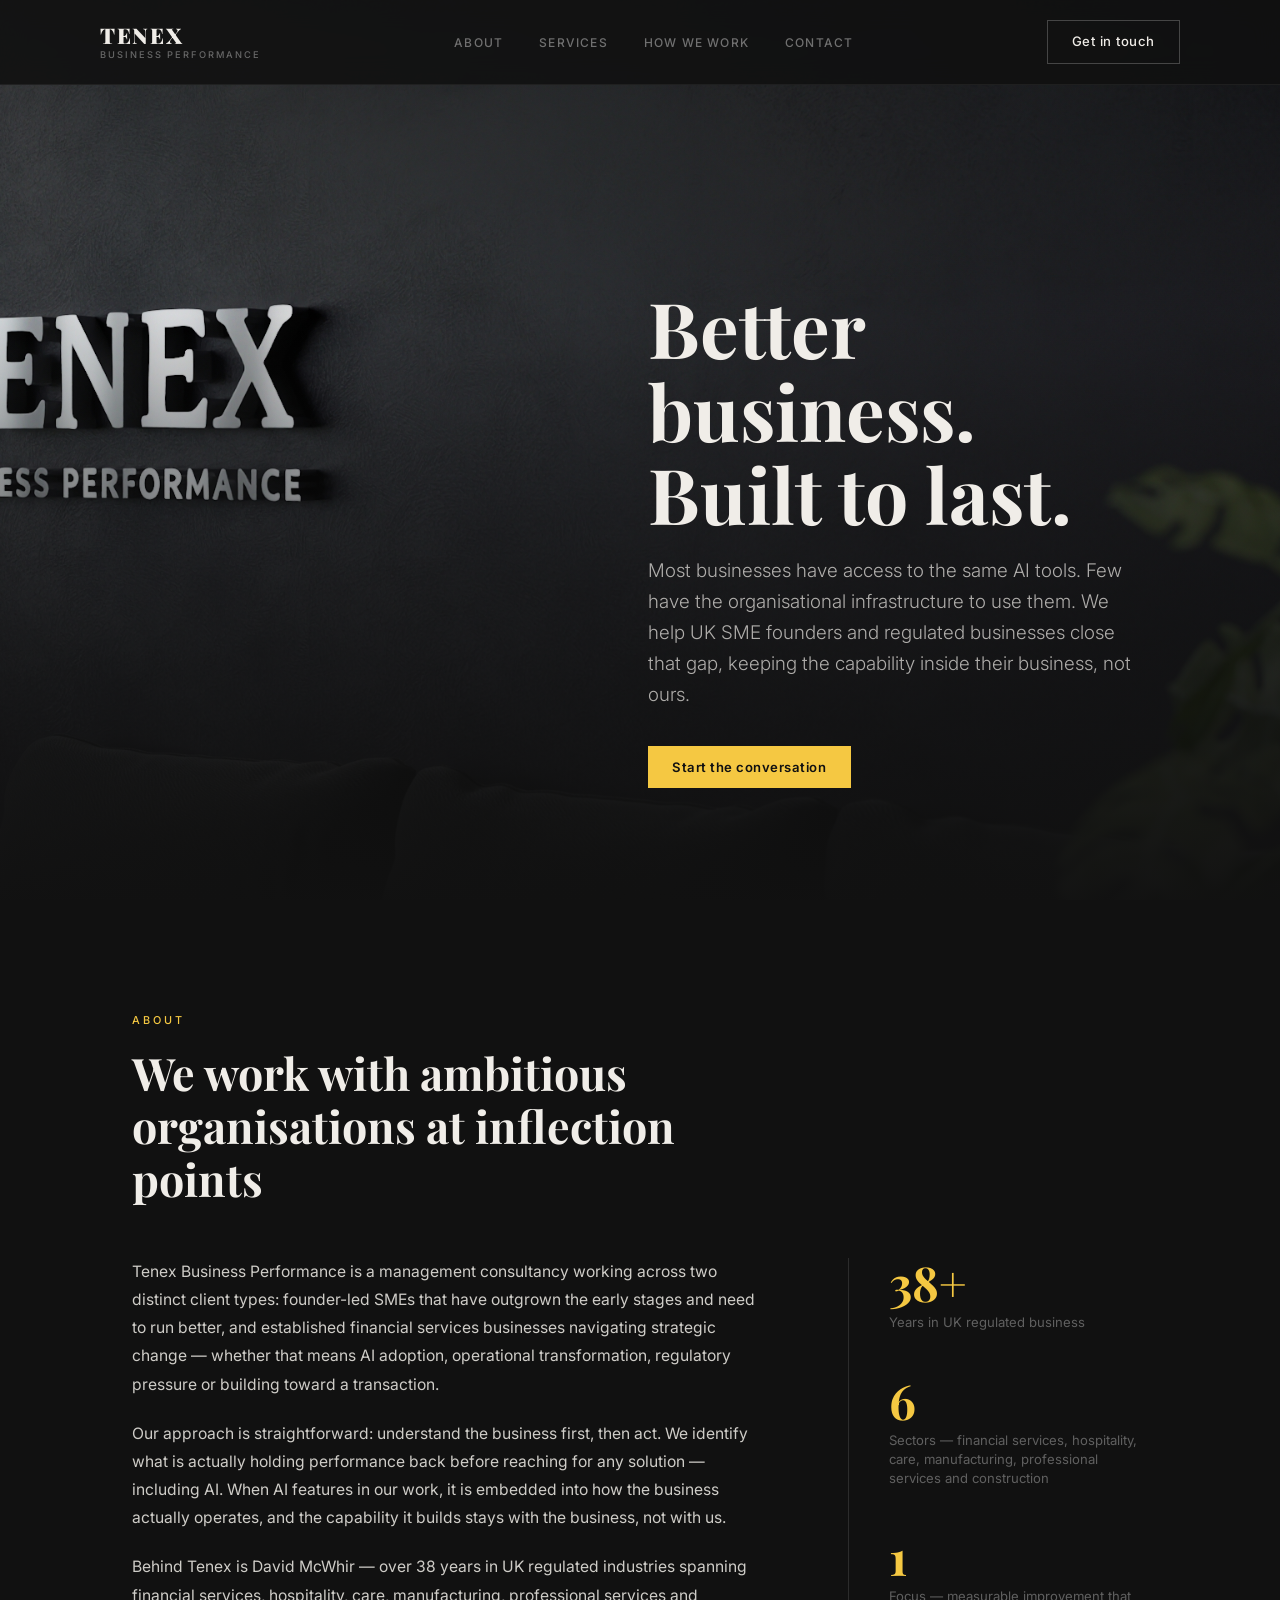
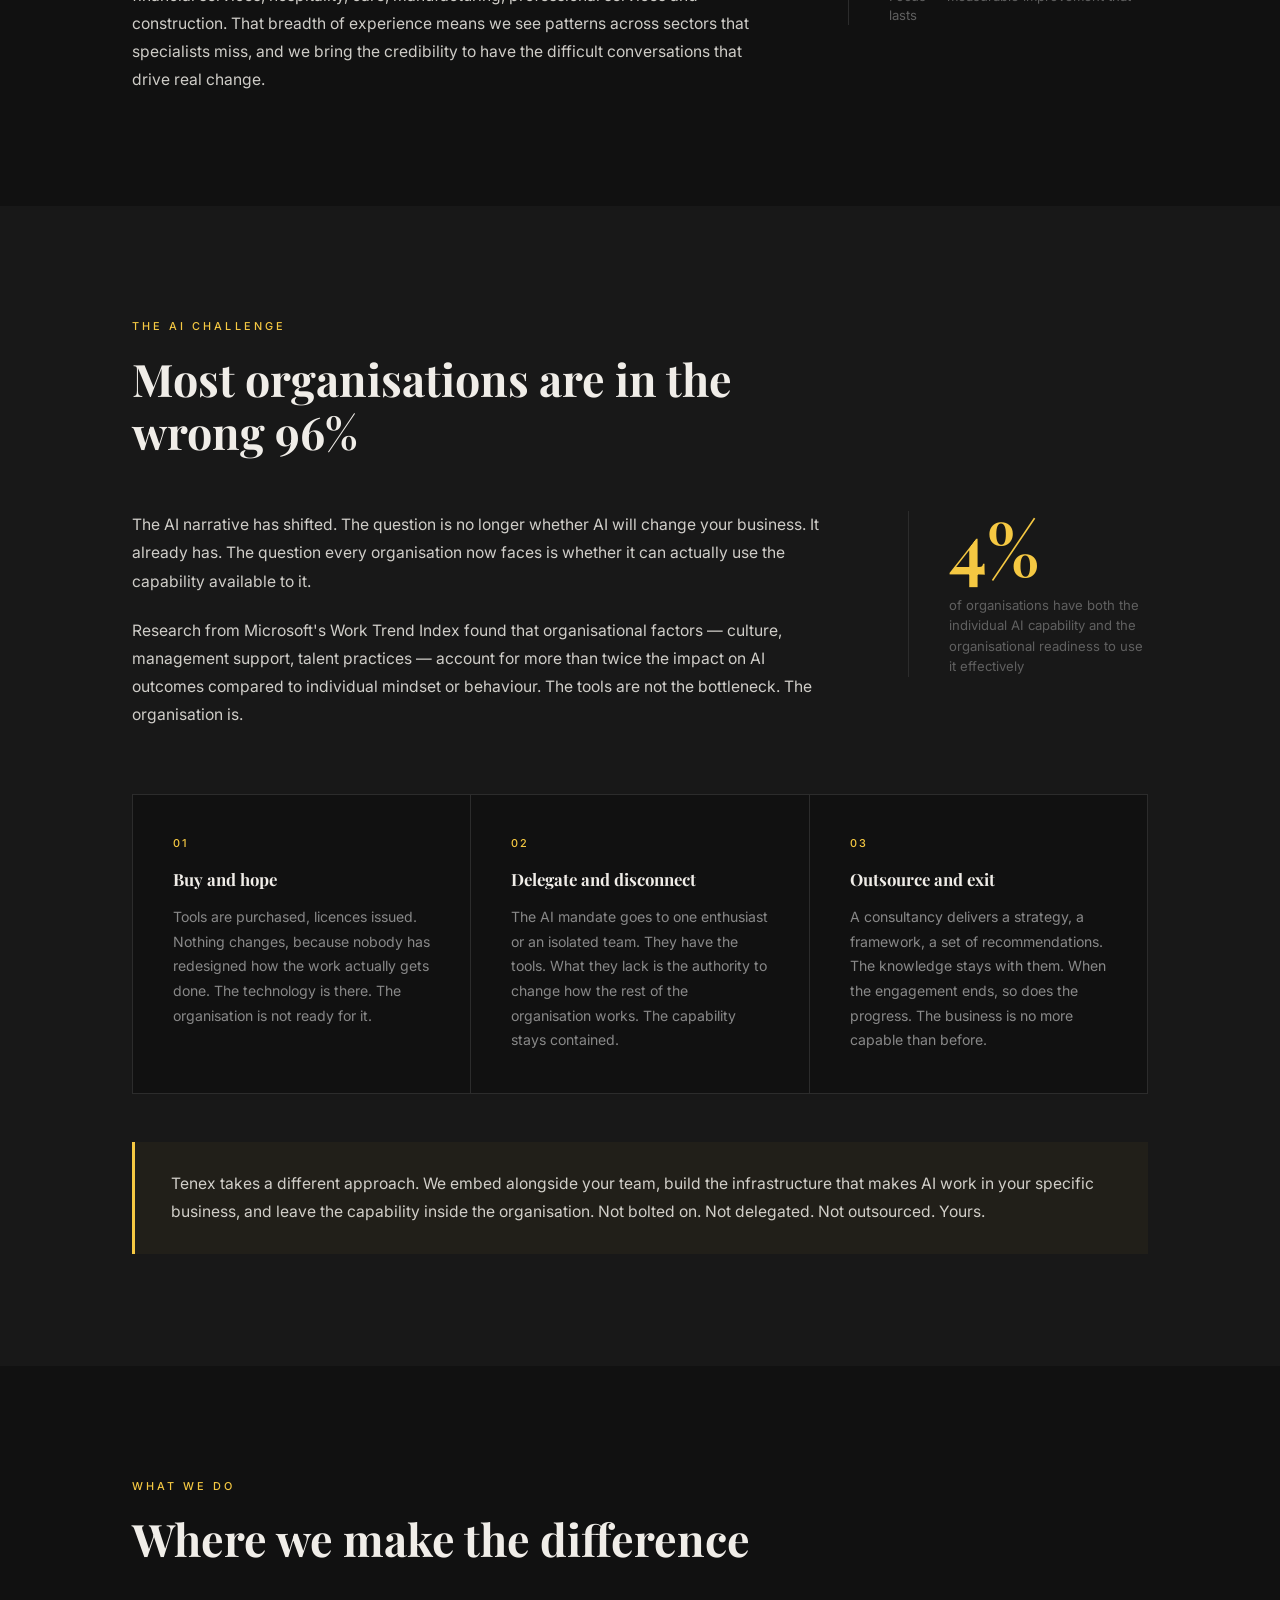
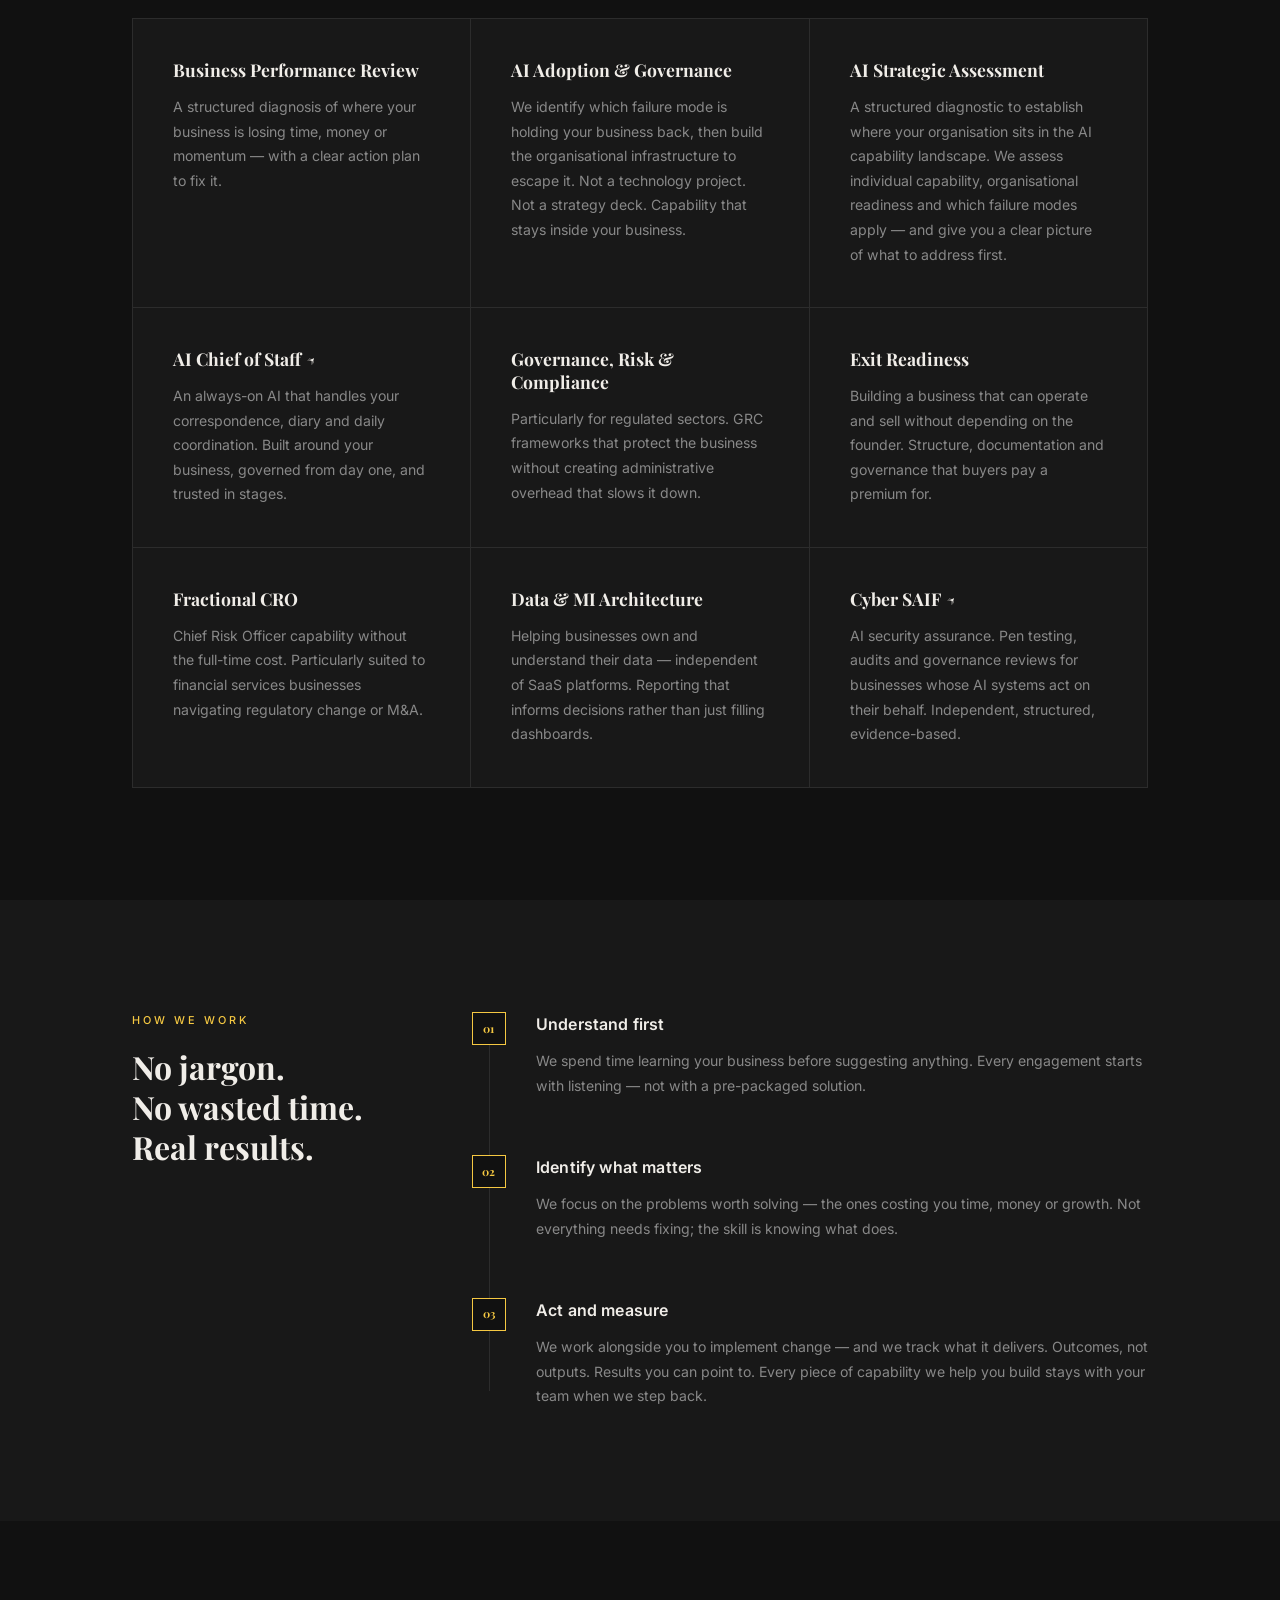
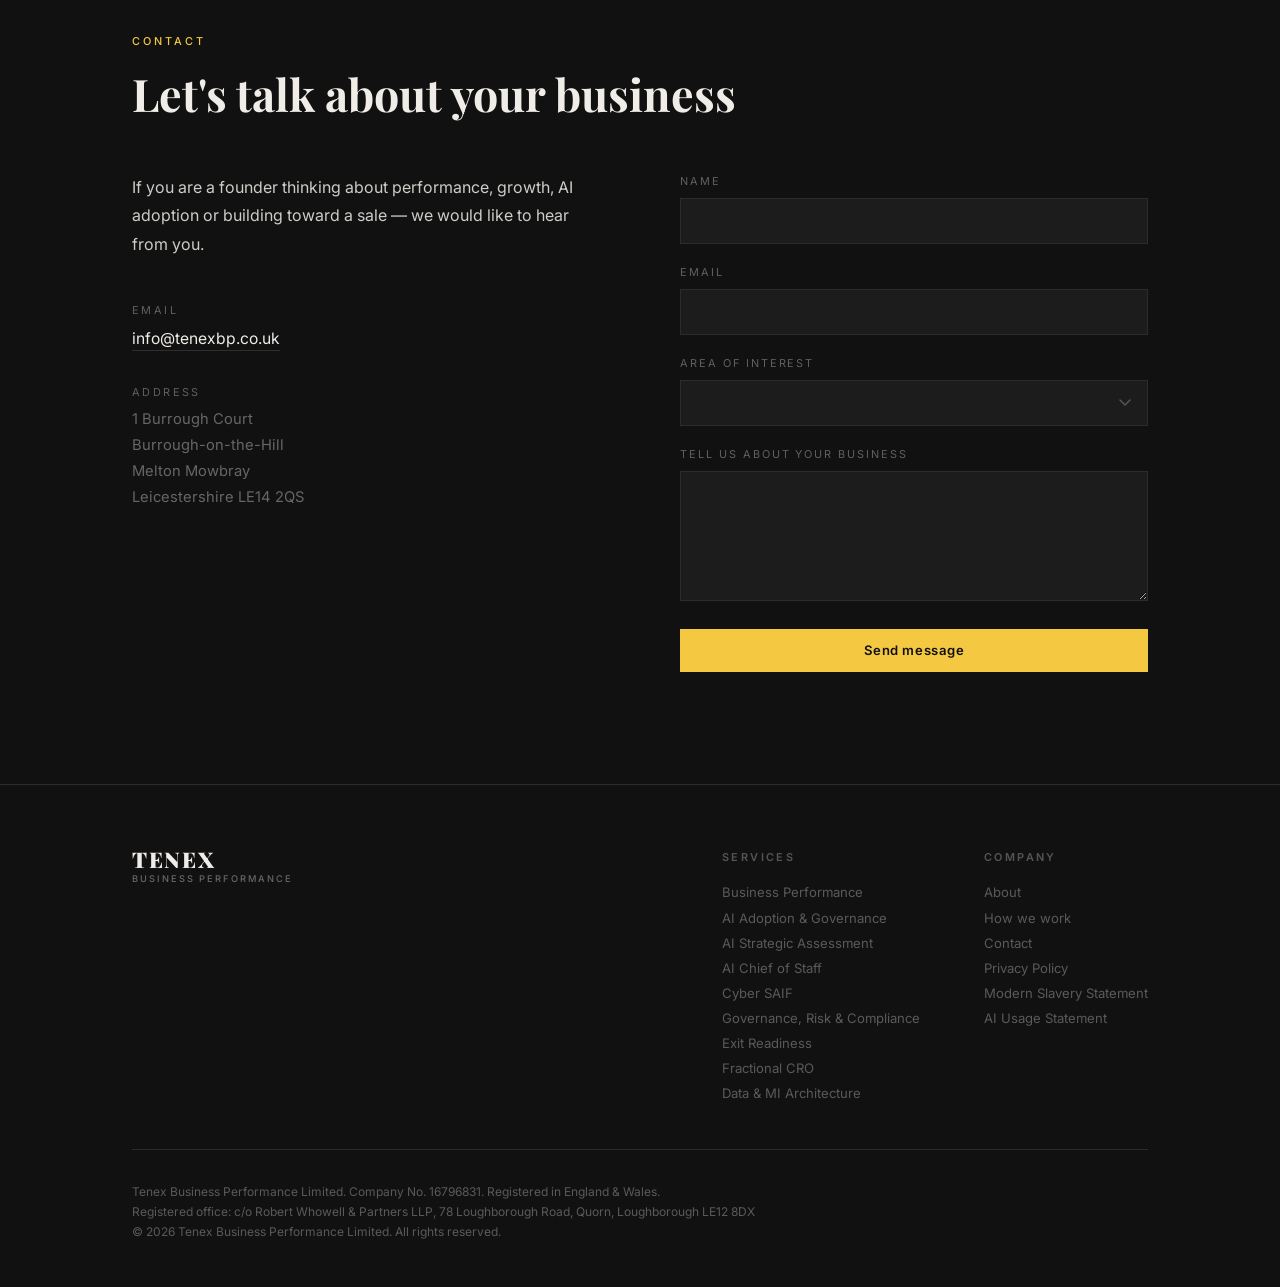
==== commit 8e80a09d: "Update sector count to 6 — add professional services and construction Co-Authored-By: Claude Sonnet " ====
--- a/index.html
+++ b/index.html
@@ -83,7 +83,7 @@
                 <div class="about__body">
                     <p>Tenex Business Performance is a management consultancy working across two distinct client types: founder-led SMEs that have outgrown the early stages and need to run better, and established financial services businesses navigating strategic change — whether that means AI adoption, operational transformation, regulatory pressure or building toward a transaction.</p>
                     <p>Our approach is straightforward: understand the business first, then act. We identify what is actually holding performance back before reaching for any solution — including AI. When AI features in our work, it is embedded into how the business actually operates, and the capability it builds stays with the business, not with us.</p>
-                    <p>Behind Tenex is David McWhir — over 38 years in UK regulated industries spanning financial services, hospitality, care and manufacturing. That breadth of experience means we see patterns across sectors that specialists miss, and we bring the credibility to have the difficult conversations that drive real change.</p>
+                    <p>Behind Tenex is David McWhir — over 38 years in UK regulated industries spanning financial services, hospitality, care, manufacturing, professional services and construction. That breadth of experience means we see patterns across sectors that specialists miss, and we bring the credibility to have the difficult conversations that drive real change.</p>
                 </div>
                 <div class="about__stats">
                     <div class="stat">
@@ -91,8 +91,8 @@
                         <span class="stat__label">Years in UK regulated business</span>
                     </div>
                     <div class="stat">
-                        <span class="stat__num">4</span>
-                        <span class="stat__label">Sectors — financial services, hospitality, care and manufacturing</span>
+                        <span class="stat__num">6</span>
+                        <span class="stat__label">Sectors — financial services, hospitality, care, manufacturing, professional services and construction</span>
                     </div>
                     <div class="stat">
                         <span class="stat__num">1</span>
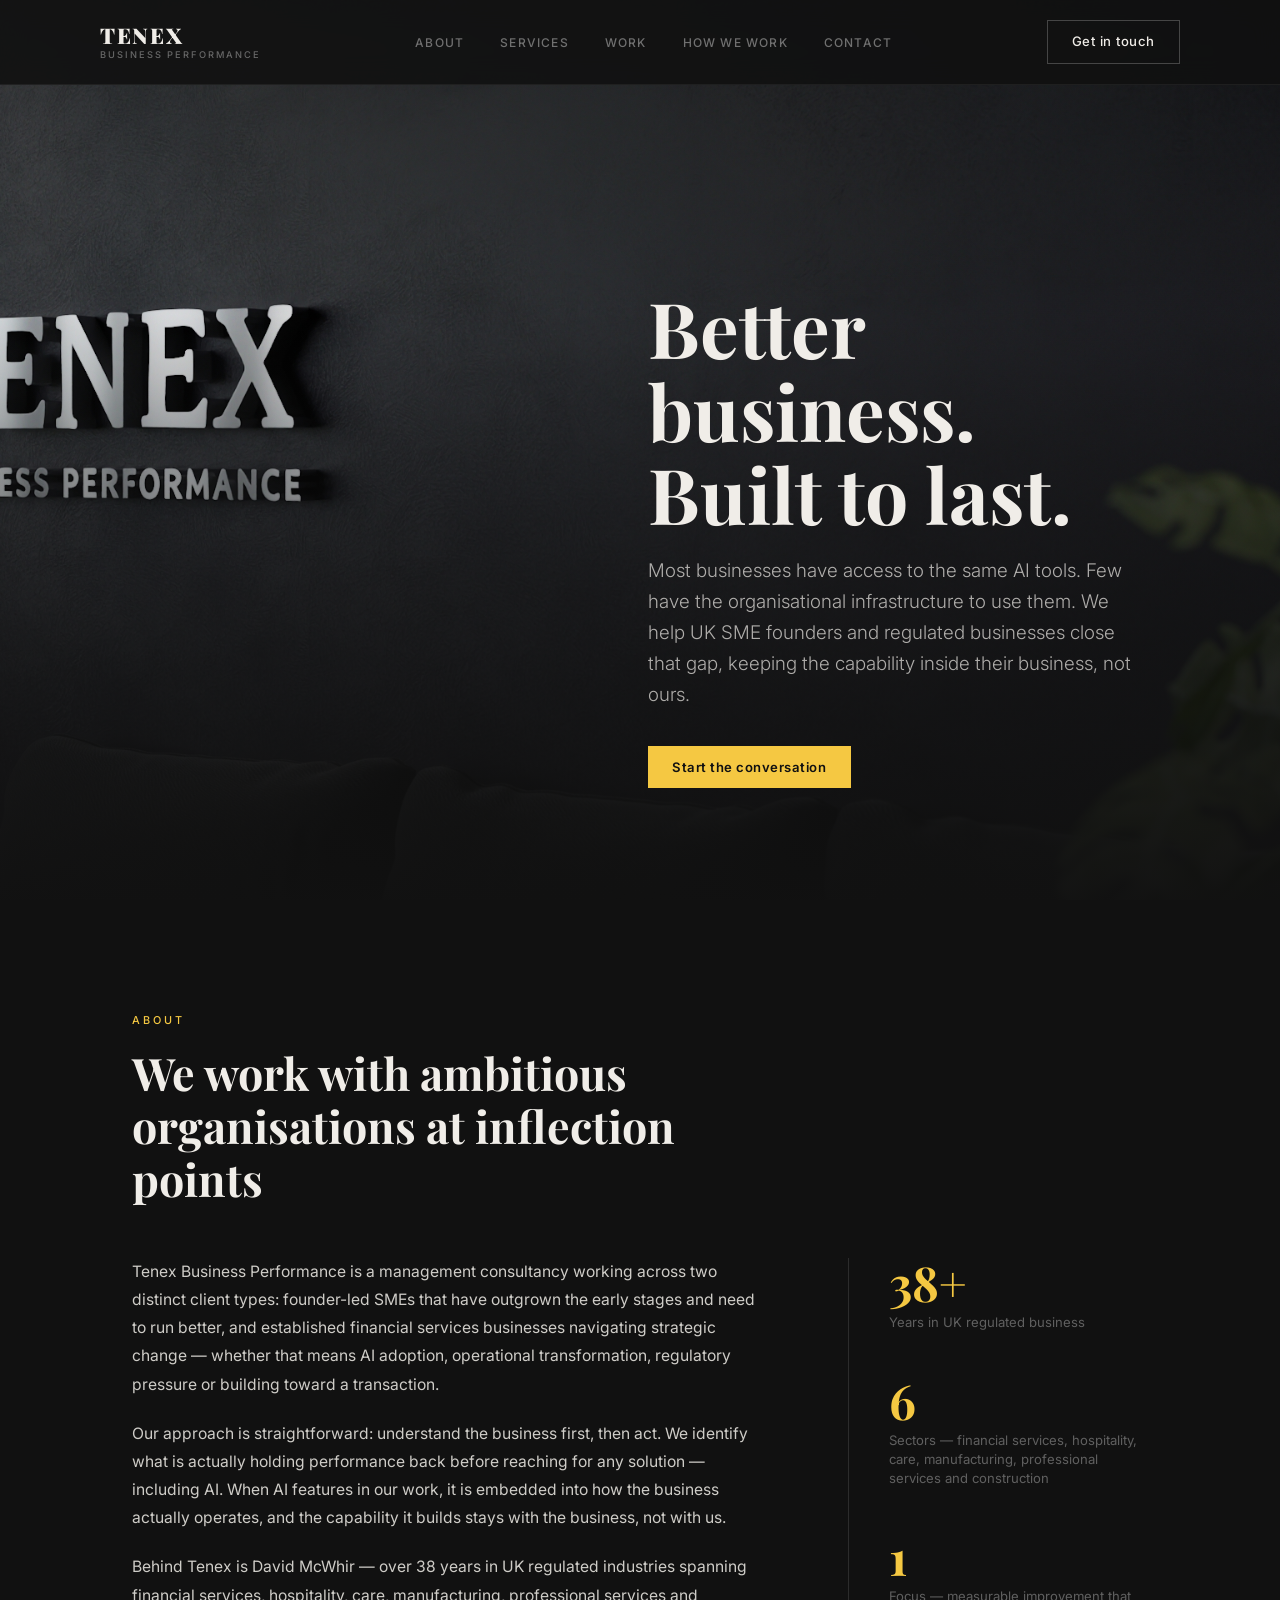
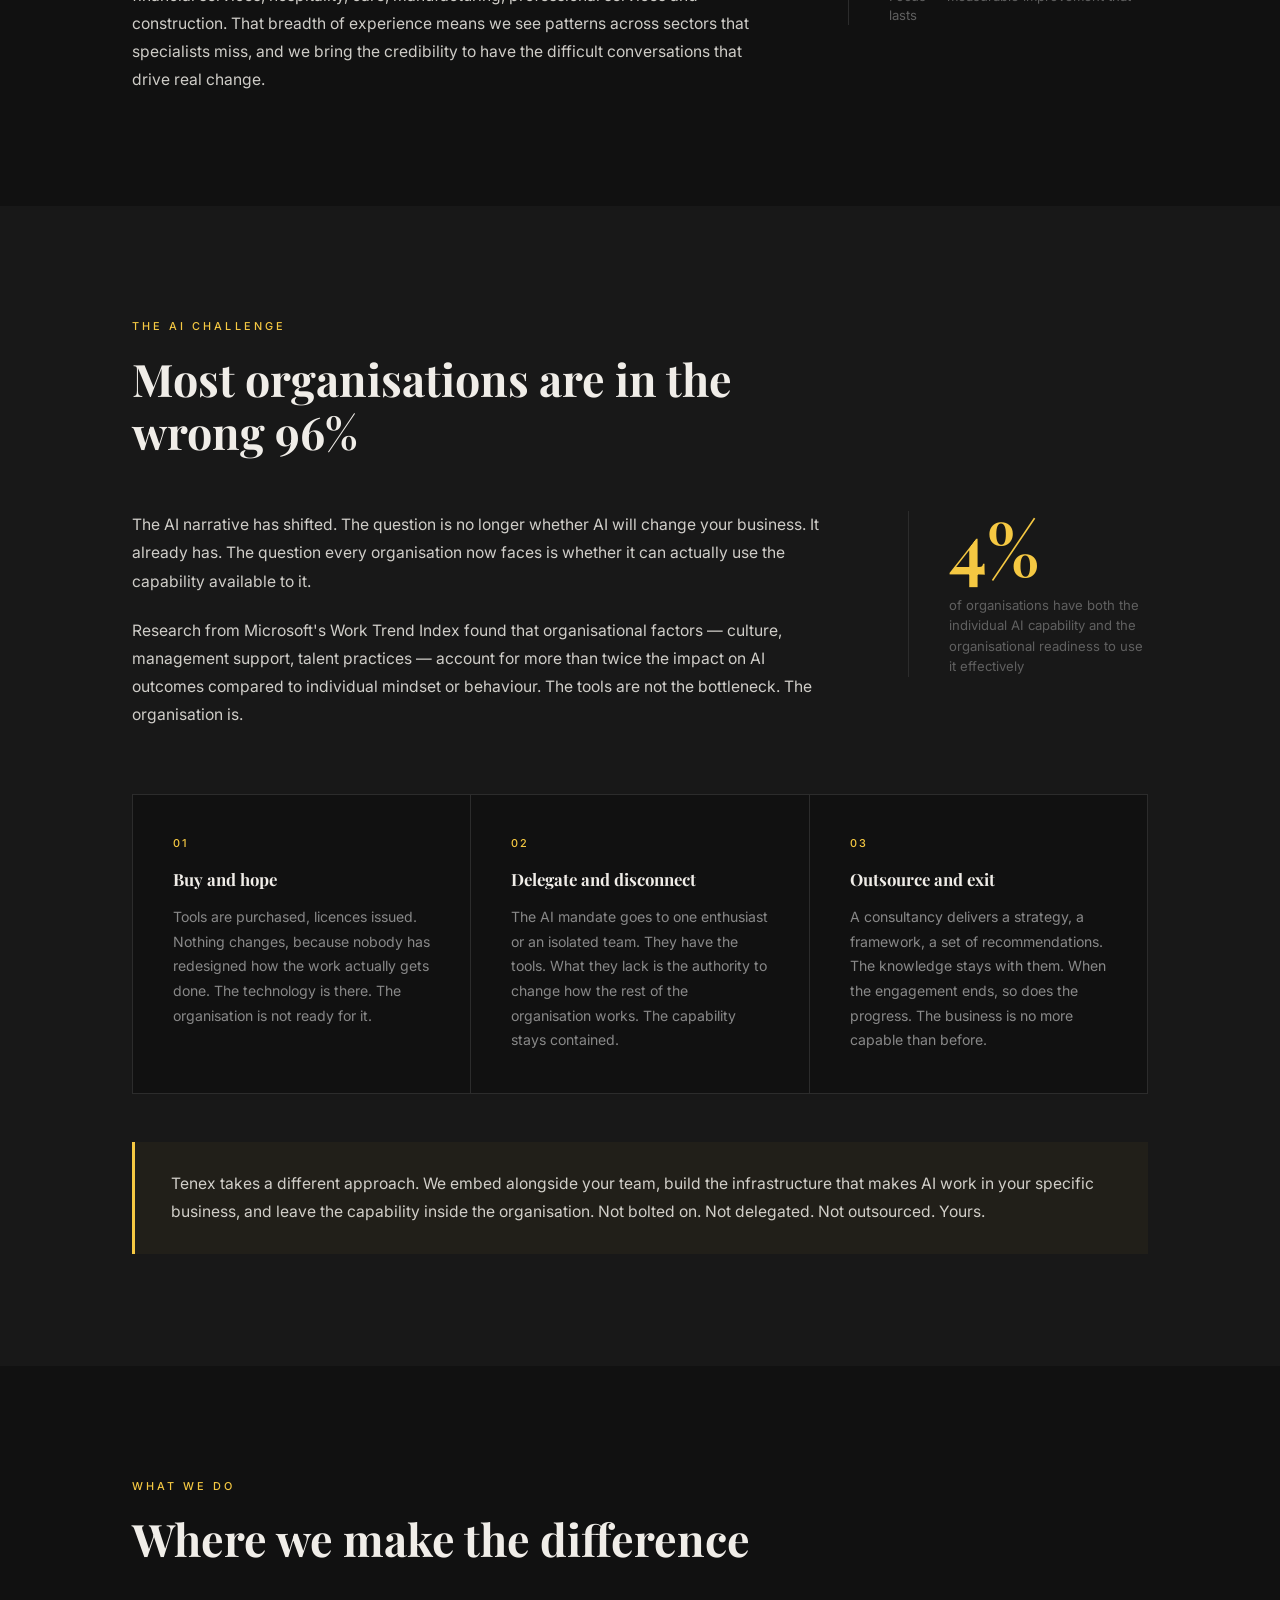
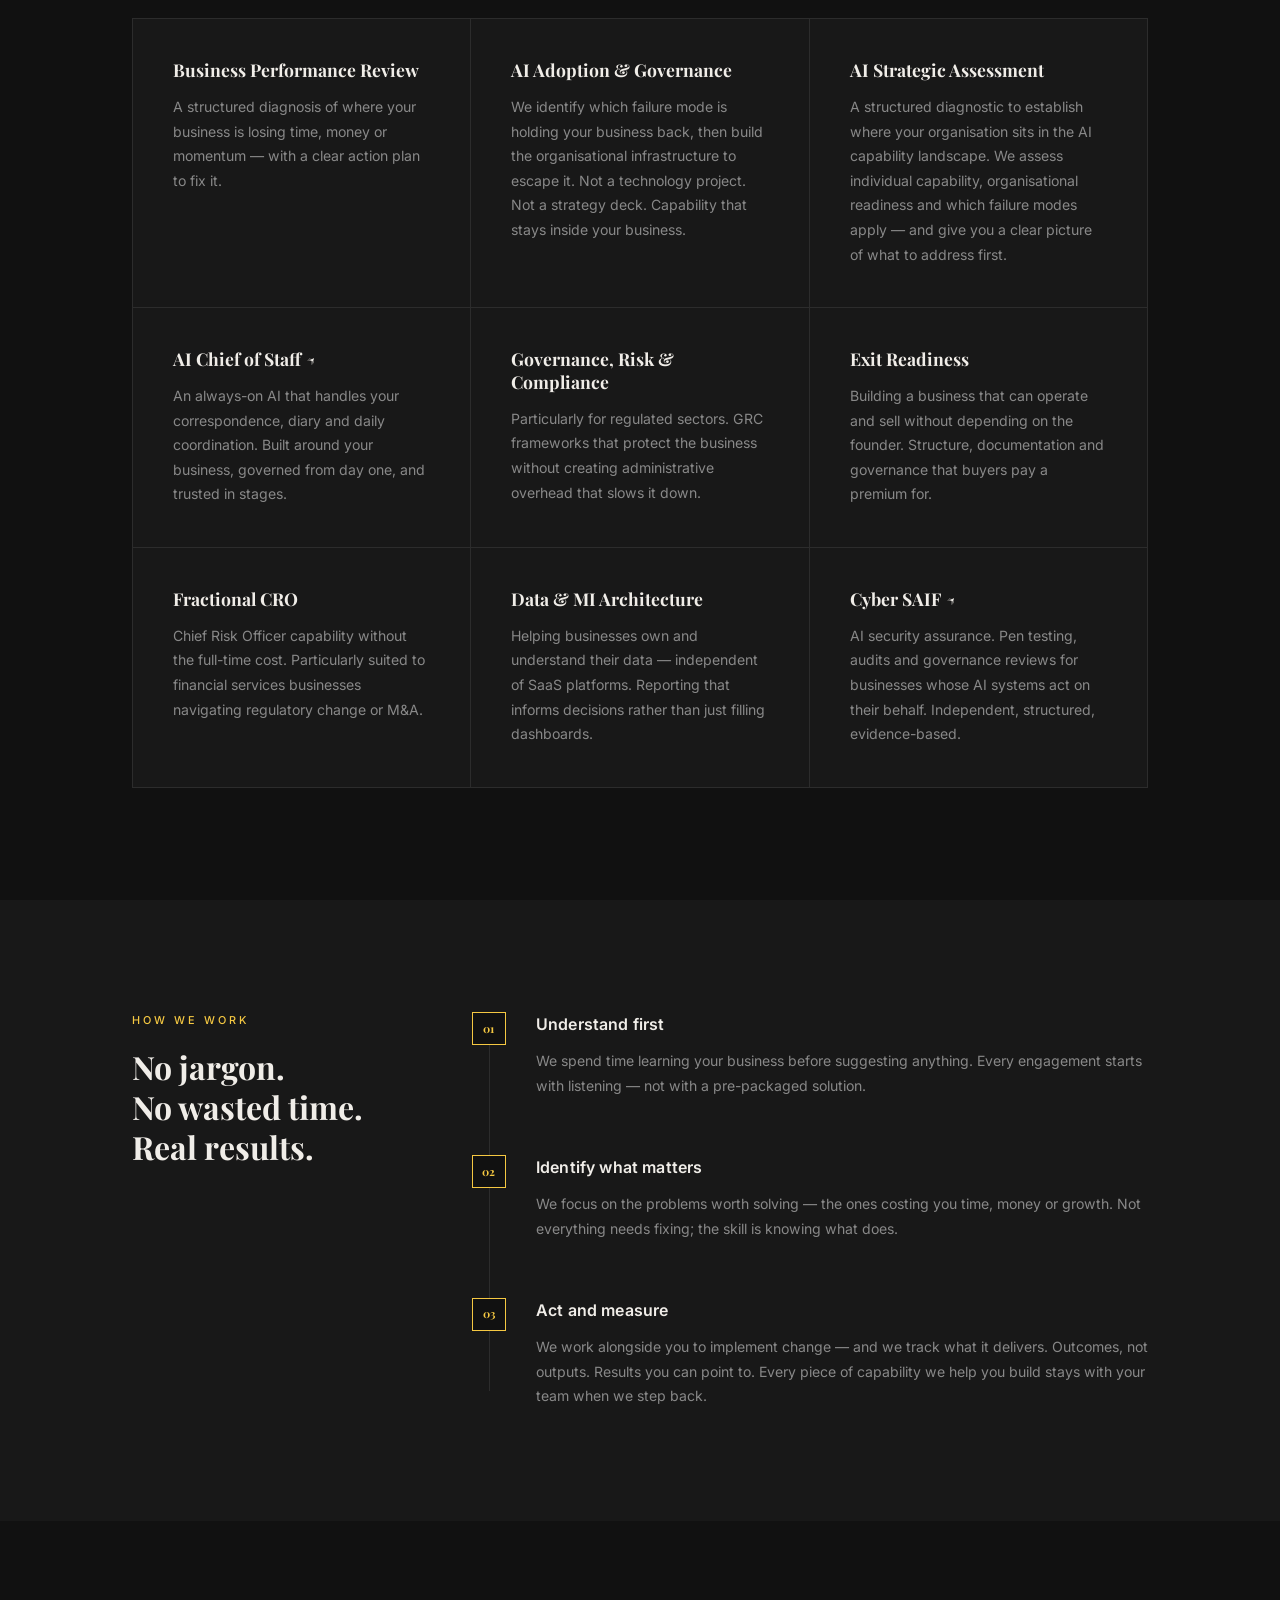
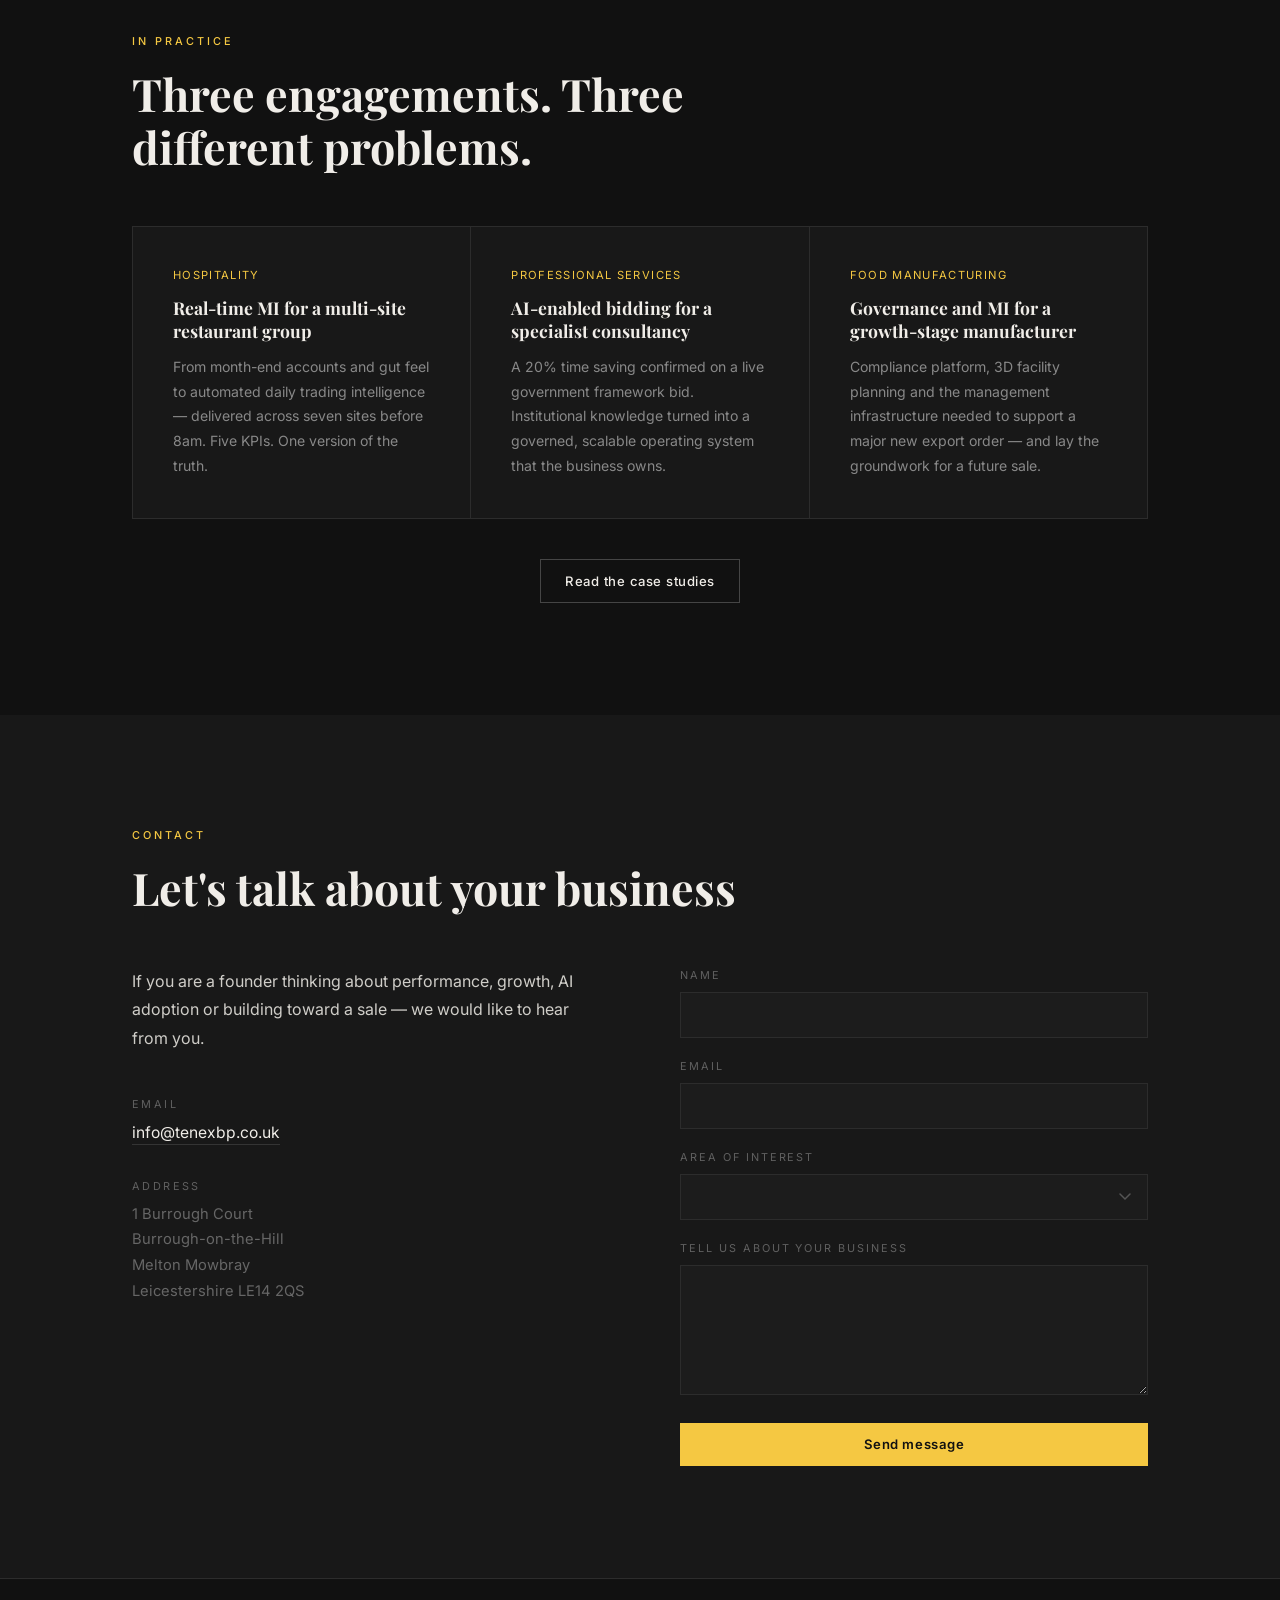
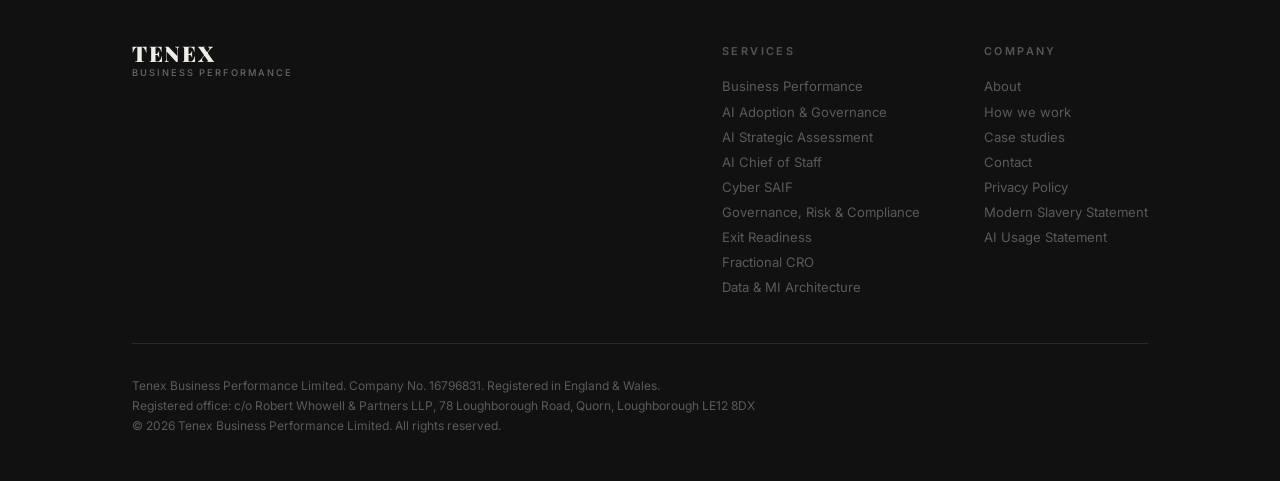
==== commit 7df2130e: "Add anonymised case studies page and homepage teaser case-studies.html: three full case studies — ho" ====
--- a/index.html
+++ b/index.html
@@ -9,6 +9,64 @@
     <link rel="preconnect" href="https://fonts.gstatic.com" crossorigin>
     <link href="https://fonts.googleapis.com/css2?family=Playfair+Display:wght@700;900&family=Inter:wght@300;400;500;600&display=swap" rel="stylesheet">
     <link rel="stylesheet" href="style.css">
+    <script type="application/ld+json">
+    {
+      "@context": "https://schema.org",
+      "@graph": [
+        {
+          "@type": "ProfessionalService",
+          "@id": "https://tenexbp.co.uk/#organisation",
+          "name": "Tenex Business Performance",
+          "legalName": "Tenex Business Performance Limited",
+          "url": "https://tenexbp.co.uk",
+          "email": "info@tenexbp.co.uk",
+          "description": "UK management consultancy helping SME founders and regulated businesses improve performance, adopt AI responsibly, and build businesses worth selling.",
+          "areaServed": { "@type": "Country", "name": "United Kingdom" },
+          "address": {
+            "@type": "PostalAddress",
+            "addressLocality": "Burrough-on-the-Hill",
+            "addressRegion": "Leicestershire",
+            "postalCode": "LE14 2QS",
+            "addressCountry": "GB"
+          },
+          "knowsAbout": [
+            "AI adoption", "AI governance", "business performance improvement",
+            "management consulting", "exit readiness", "governance risk and compliance",
+            "financial services regulation", "SME growth", "AI Chief of Staff",
+            "organisational transformation", "fractional CRO"
+          ],
+          "hasOfferCatalog": {
+            "@type": "OfferCatalog",
+            "name": "Tenex Services",
+            "itemListElement": [
+              { "@type": "Offer", "itemOffered": { "@type": "Service", "name": "Business Performance Review", "description": "A structured diagnosis of where a business is losing time, money or momentum, with a clear action plan." } },
+              { "@type": "Offer", "itemOffered": { "@type": "Service", "name": "AI Strategic Assessment", "description": "A structured diagnostic to establish AI capability and organisational readiness, identifying which failure modes apply and what to address first." } },
+              { "@type": "Offer", "itemOffered": { "@type": "Service", "name": "AI Adoption and Governance", "description": "Building the organisational infrastructure that makes AI work in a specific business context. Capability that stays inside the business." } },
+              { "@type": "Offer", "itemOffered": { "@type": "Service", "name": "AI Chief of Staff", "description": "An always-on AI that handles correspondence, diary and daily coordination. Built around the client's business, governed from day one." } },
+              { "@type": "Offer", "itemOffered": { "@type": "Service", "name": "Cyber SAIF", "description": "AI security assurance — pen testing, audits and governance reviews for businesses whose AI systems act on their behalf." } },
+              { "@type": "Offer", "itemOffered": { "@type": "Service", "name": "Governance Risk and Compliance", "description": "GRC frameworks for regulated sectors that protect the business without creating administrative overhead." } },
+              { "@type": "Offer", "itemOffered": { "@type": "Service", "name": "Exit Readiness", "description": "Building a business that can operate and sell without depending on the founder." } },
+              { "@type": "Offer", "itemOffered": { "@type": "Service", "name": "Fractional CRO", "description": "Chief Risk Officer capability without the full-time cost, suited to financial services businesses navigating regulatory change or M&A." } },
+              { "@type": "Offer", "itemOffered": { "@type": "Service", "name": "Data and MI Architecture", "description": "Helping businesses own and understand their data, independent of SaaS platforms." } }
+            ]
+          }
+        },
+        {
+          "@type": "Person",
+          "@id": "https://tenexbp.co.uk/#david-mcwhir",
+          "name": "David McWhir",
+          "jobTitle": "Founder",
+          "worksFor": { "@id": "https://tenexbp.co.uk/#organisation" },
+          "description": "Over 38 years experience in UK regulated industries spanning financial services, hospitality, care, manufacturing, professional services and construction.",
+          "knowsAbout": [
+            "financial services regulation", "AI adoption", "management consulting",
+            "business performance", "governance risk and compliance", "exit planning",
+            "FCA regulation", "PRA regulation"
+          ]
+        }
+      ]
+    }
+    </script>
 </head>
 <body>
 
@@ -22,6 +80,7 @@
             <ul class="nav__links">
                 <li><a href="#about" class="nav__link">About</a></li>
                 <li><a href="#services" class="nav__link">Services</a></li>
+                <li><a href="case-studies.html" class="nav__link">Work</a></li>
                 <li><a href="#how-we-work" class="nav__link">How we work</a></li>
                 <li><a href="#contact" class="nav__link">Contact</a></li>
             </ul>
@@ -36,6 +95,7 @@
             <ul class="nav__mobile-links">
                 <li><a href="#about" class="nav__mobile-link">About</a></li>
                 <li><a href="#services" class="nav__mobile-link">Services</a></li>
+                <li><a href="case-studies.html" class="nav__mobile-link">Work</a></li>
                 <li><a href="#how-we-work" class="nav__mobile-link">How we work</a></li>
                 <li><a href="#contact" class="nav__mobile-link">Contact</a></li>
             </ul>
@@ -222,8 +282,36 @@
         </div>
     </section>
 
+    <!-- IN PRACTICE -->
+    <section class="section" id="in-practice">
+        <div class="container">
+            <p class="section__label">In practice</p>
+            <h2 class="section__heading">Three engagements. Three different problems.</h2>
+            <div class="services__grid">
+                <div class="service">
+                    <p style="font-size:0.7rem;letter-spacing:0.12em;text-transform:uppercase;color:var(--accent);margin-bottom:0.75rem;">Hospitality</p>
+                    <h3 class="service__title">Real-time MI for a multi-site restaurant group</h3>
+                    <p class="service__body">From month-end accounts and gut feel to automated daily trading intelligence — delivered across seven sites before 8am. Five KPIs. One version of the truth.</p>
+                </div>
+                <div class="service">
+                    <p style="font-size:0.7rem;letter-spacing:0.12em;text-transform:uppercase;color:var(--accent);margin-bottom:0.75rem;">Professional services</p>
+                    <h3 class="service__title">AI-enabled bidding for a specialist consultancy</h3>
+                    <p class="service__body">A 20% time saving confirmed on a live government framework bid. Institutional knowledge turned into a governed, scalable operating system that the business owns.</p>
+                </div>
+                <div class="service">
+                    <p style="font-size:0.7rem;letter-spacing:0.12em;text-transform:uppercase;color:var(--accent);margin-bottom:0.75rem;">Food manufacturing</p>
+                    <h3 class="service__title">Governance and MI for a growth-stage manufacturer</h3>
+                    <p class="service__body">Compliance platform, 3D facility planning and the management infrastructure needed to support a major new export order — and lay the groundwork for a future sale.</p>
+                </div>
+            </div>
+            <div style="margin-top:2.5rem;text-align:center;">
+                <a href="case-studies.html" class="btn btn--outline">Read the case studies</a>
+            </div>
+        </div>
+    </section>
+
     <!-- CONTACT -->
-    <section class="section" id="contact">
+    <section class="section section--alt" id="contact">
         <div class="container">
             <p class="section__label">Contact</p>
             <h2 class="section__heading">Let's talk about your business</h2>
@@ -306,6 +394,7 @@
                         <h4 class="footer__nav-heading">Company</h4>
                         <a href="#about" class="footer__nav-link">About</a>
                         <a href="#how-we-work" class="footer__nav-link">How we work</a>
+                        <a href="case-studies.html" class="footer__nav-link">Case studies</a>
                         <a href="#contact" class="footer__nav-link">Contact</a>
                         <a href="privacy-policy.html" class="footer__nav-link">Privacy Policy</a>
                         <a href="modern-slavery.html" class="footer__nav-link">Modern Slavery Statement</a>
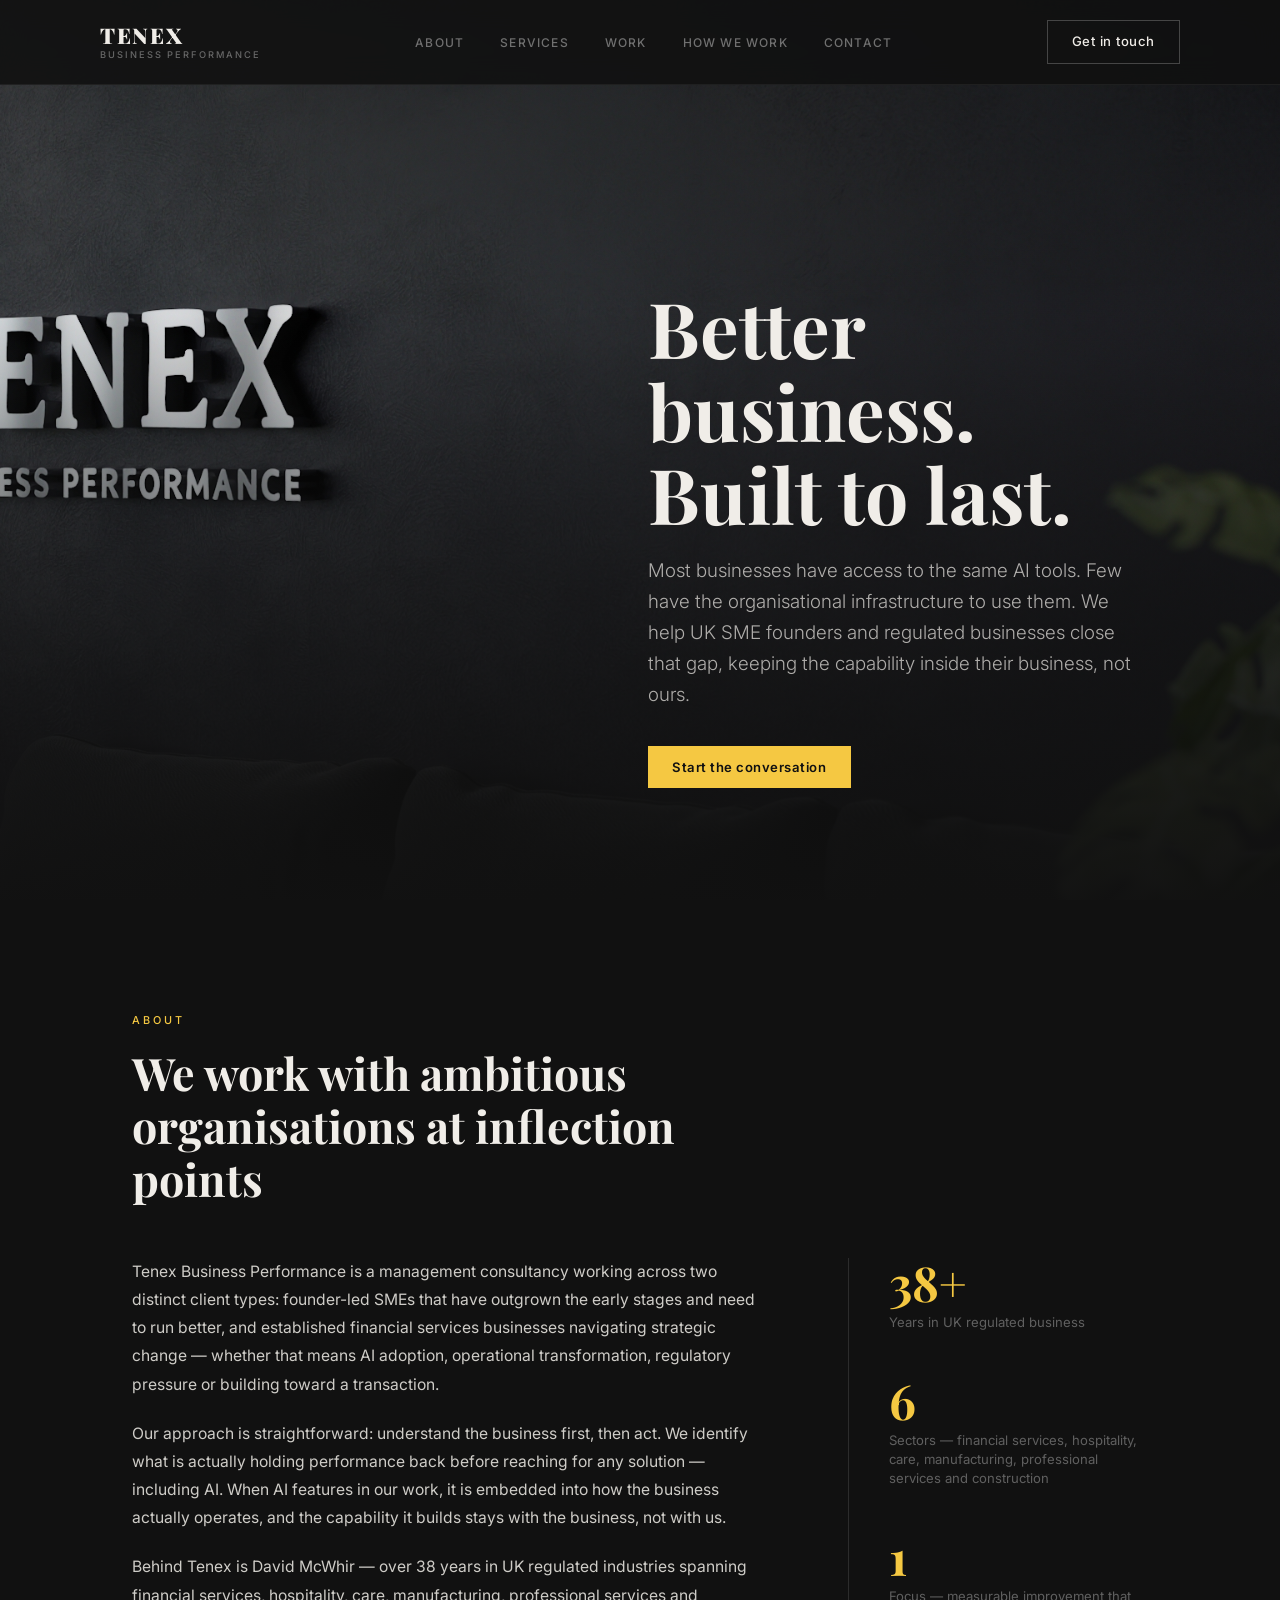
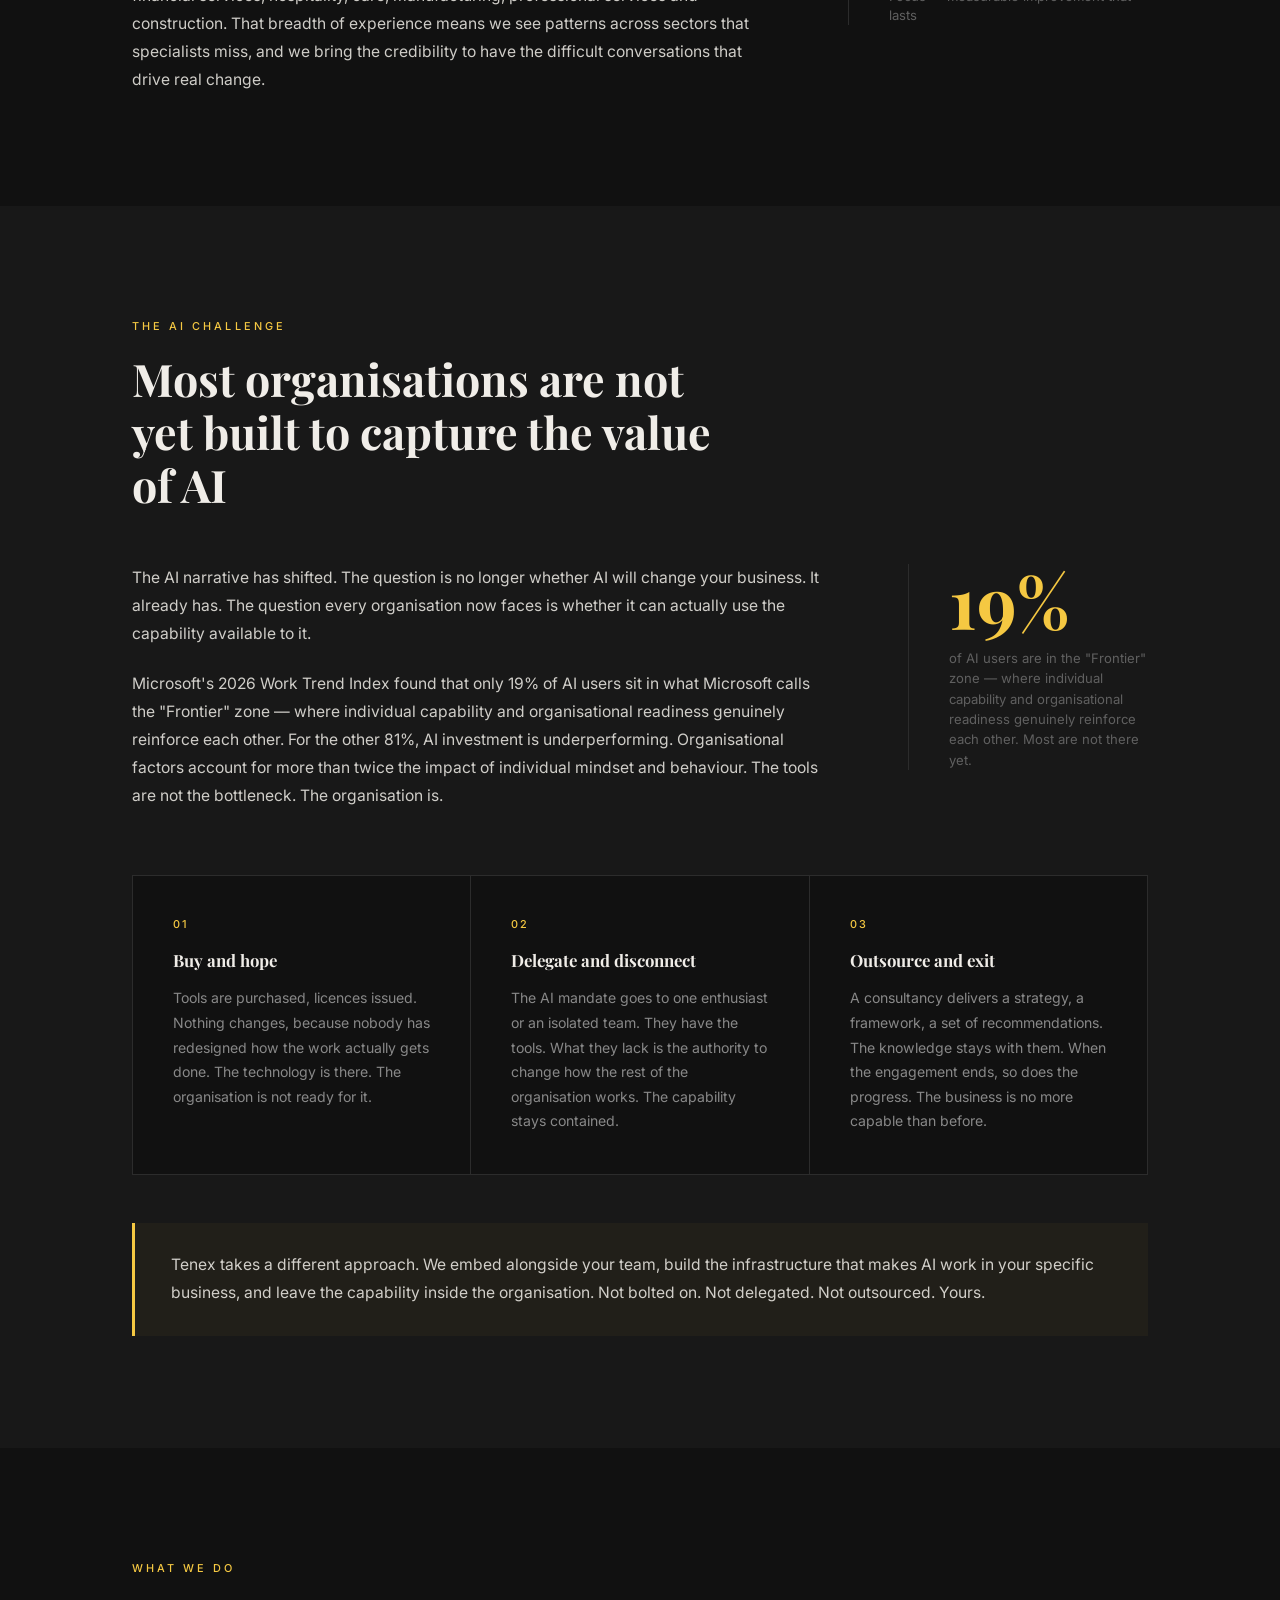
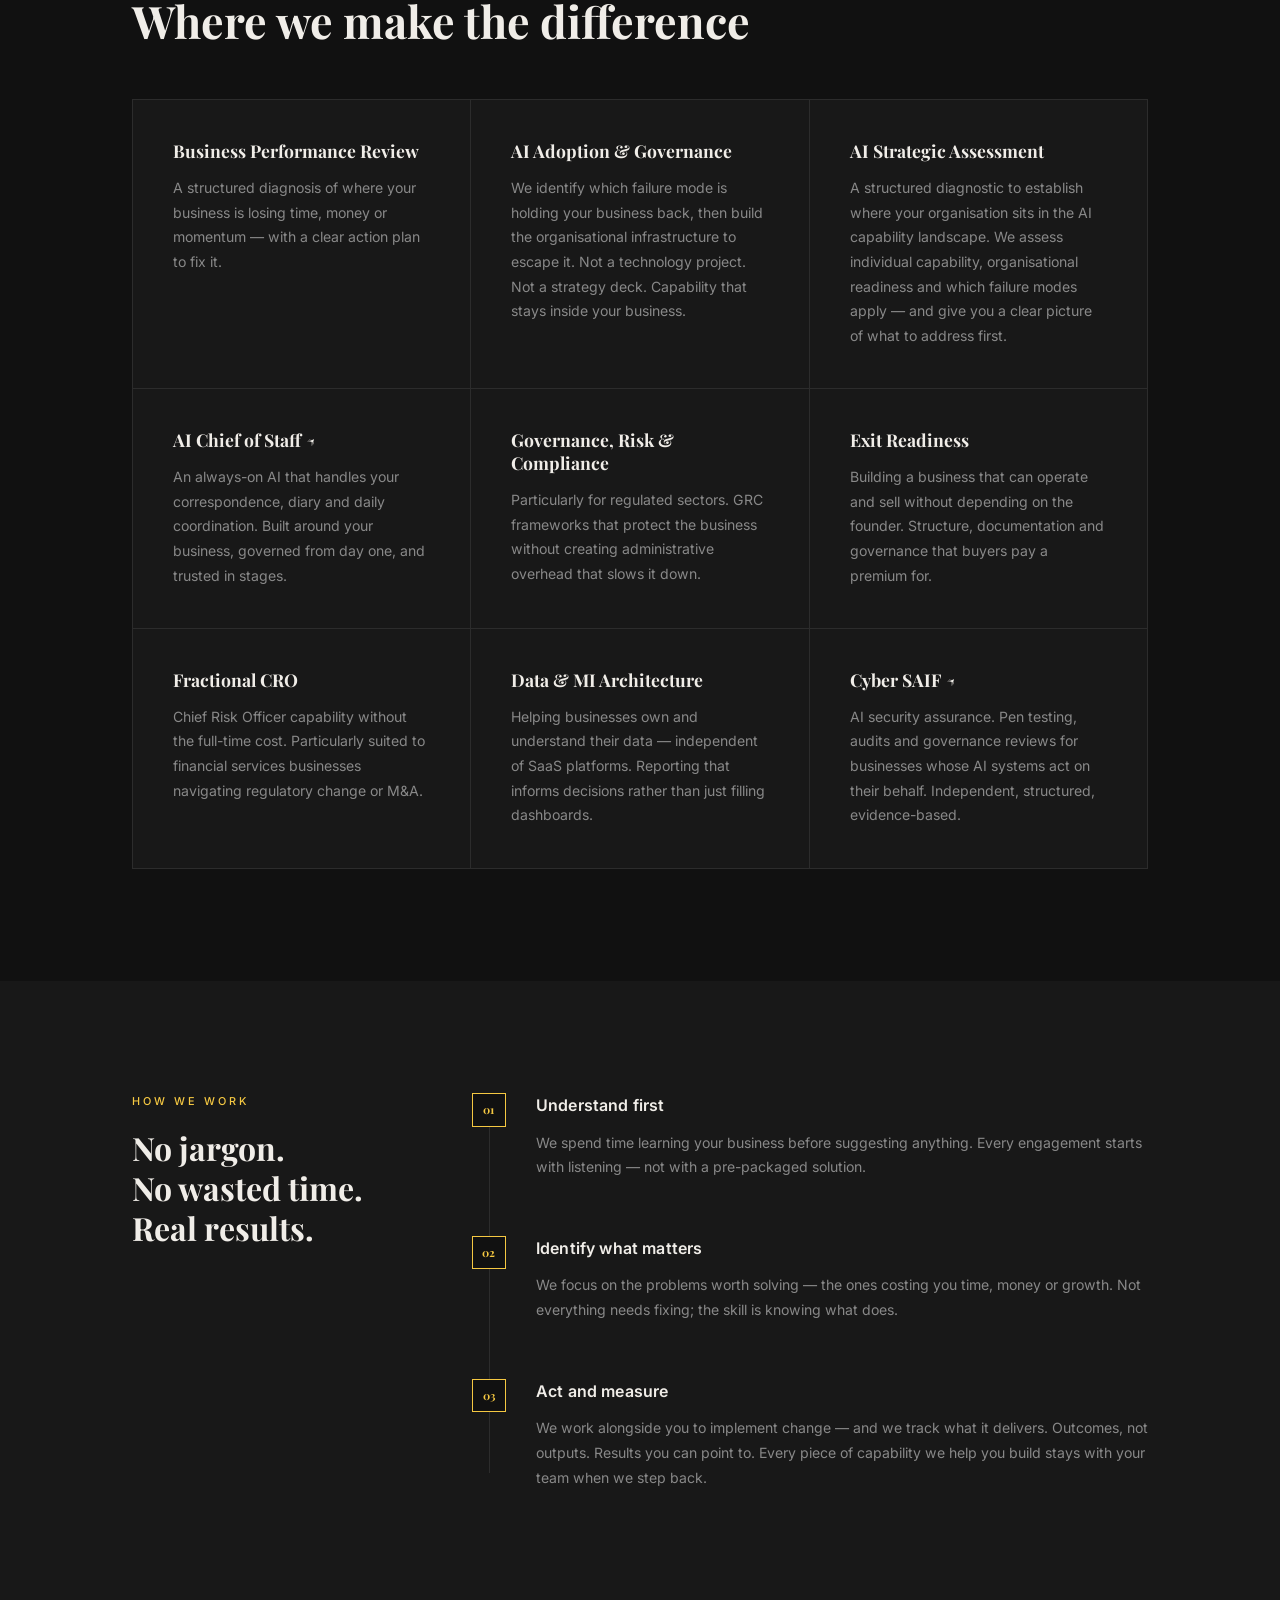
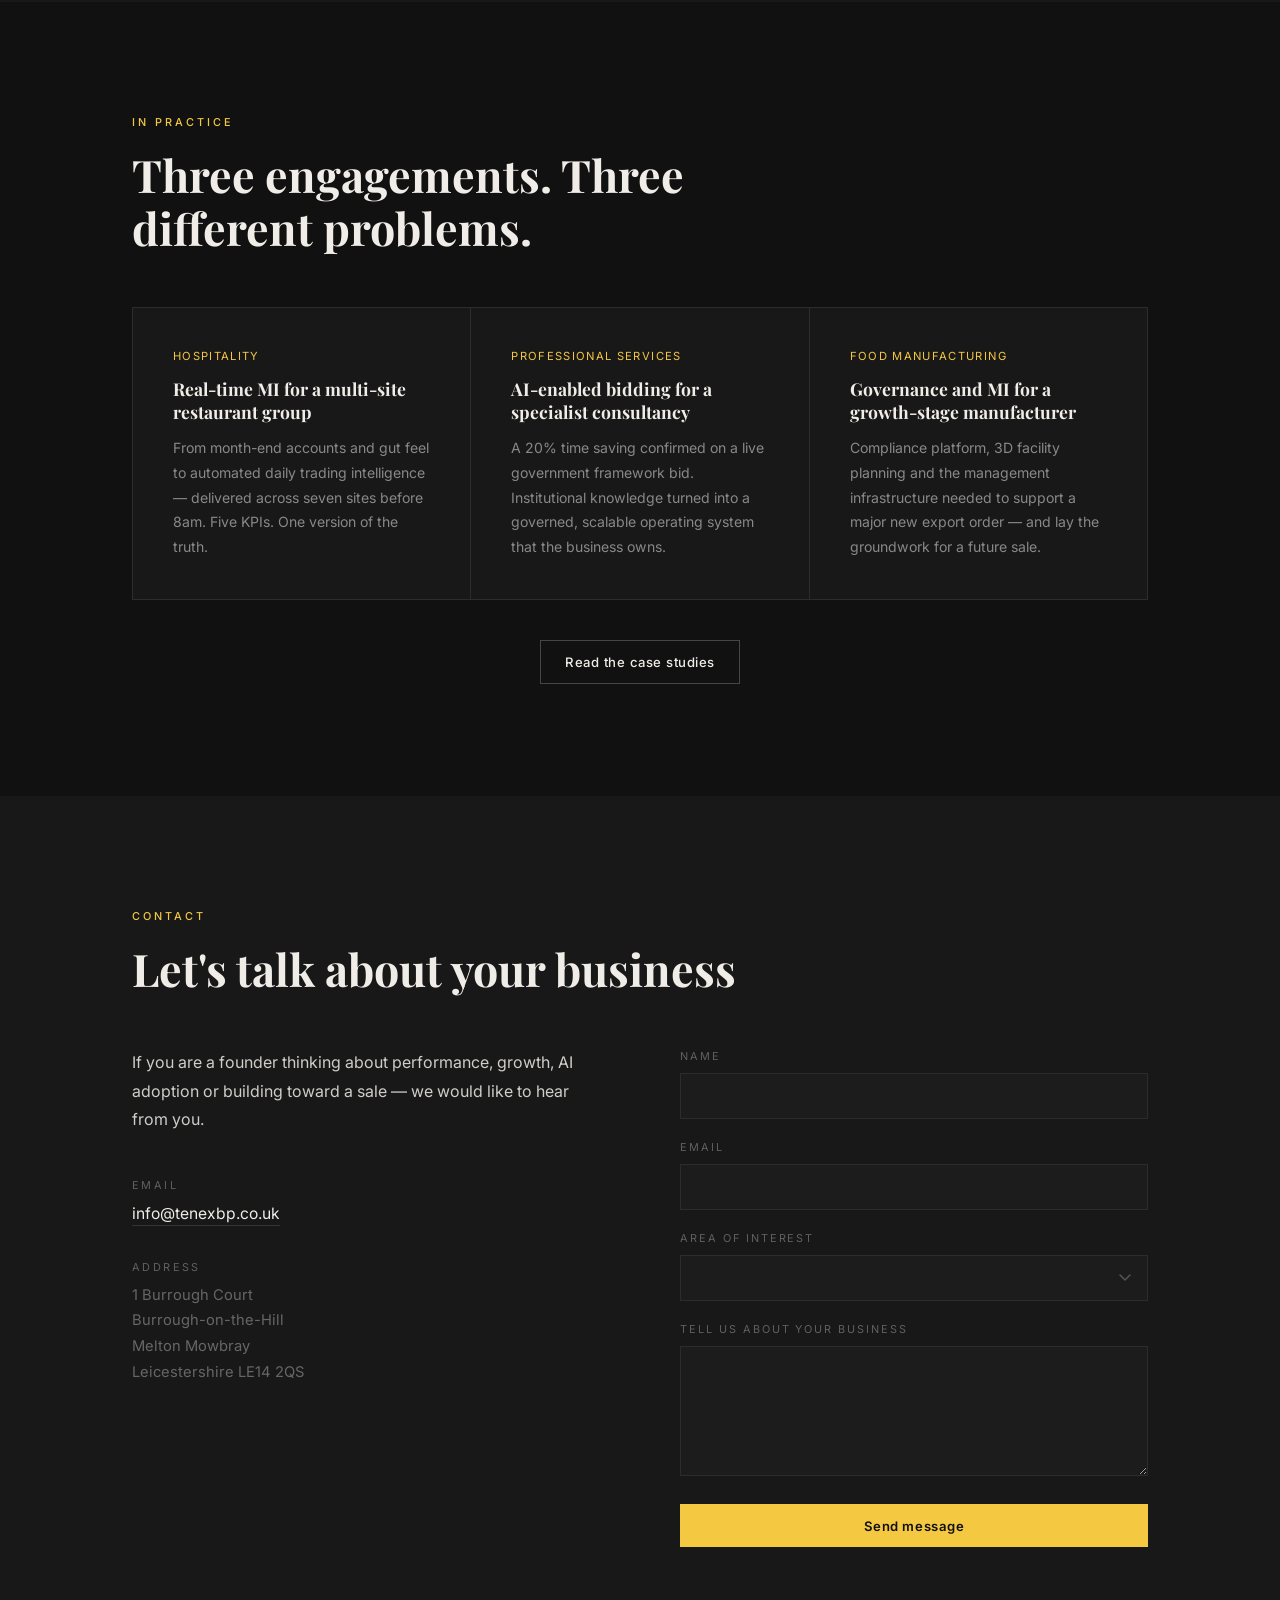
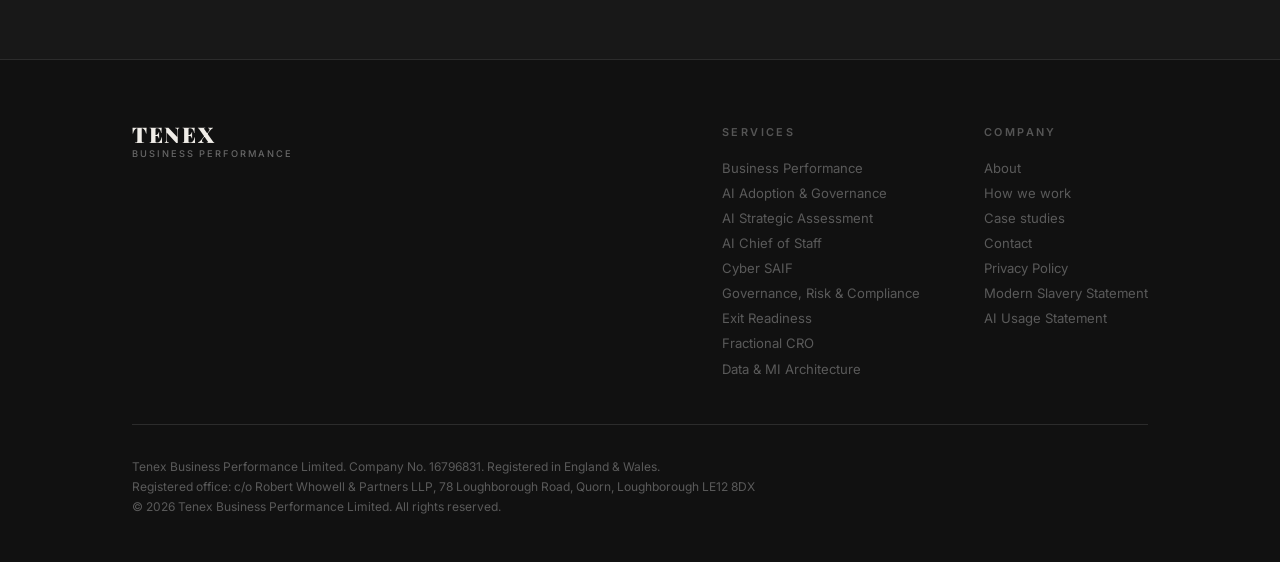
==== commit 2e9c2429: "Fix AI stat, tighten timing claim, add Cyber SAIF disclaimer index.html: 4%/96% claim updated to Mic" ====
--- a/index.html
+++ b/index.html
@@ -167,15 +167,15 @@
     <section class="section section--alt" id="ai-gap">
         <div class="container">
             <p class="section__label">The AI challenge</p>
-            <h2 class="section__heading">Most organisations are in the wrong 96%</h2>
+            <h2 class="section__heading">Most organisations are not yet built to capture the value of AI</h2>
             <div class="gap__intro-grid">
                 <div class="gap__intro-text">
                     <p>The AI narrative has shifted. The question is no longer whether AI will change your business. It already has. The question every organisation now faces is whether it can actually use the capability available to it.</p>
-                    <p>Research from Microsoft's Work Trend Index found that organisational factors — culture, management support, talent practices — account for more than twice the impact on AI outcomes compared to individual mindset or behaviour. The tools are not the bottleneck. The organisation is.</p>
+                    <p>Microsoft's 2026 Work Trend Index found that only 19% of AI users sit in what Microsoft calls the "Frontier" zone — where individual capability and organisational readiness genuinely reinforce each other. For the other 81%, AI investment is underperforming. Organisational factors account for more than twice the impact of individual mindset and behaviour. The tools are not the bottleneck. The organisation is.</p>
                 </div>
                 <div class="gap__stat-block">
-                    <span class="gap__stat-num">4%</span>
-                    <span class="gap__stat-label">of organisations have both the individual AI capability and the organisational readiness to use it effectively</span>
+                    <span class="gap__stat-num">19%</span>
+                    <span class="gap__stat-label">of AI users are in the "Frontier" zone — where individual capability and organisational readiness genuinely reinforce each other. Most are not there yet.</span>
                 </div>
             </div>
             <div class="gap__modes">
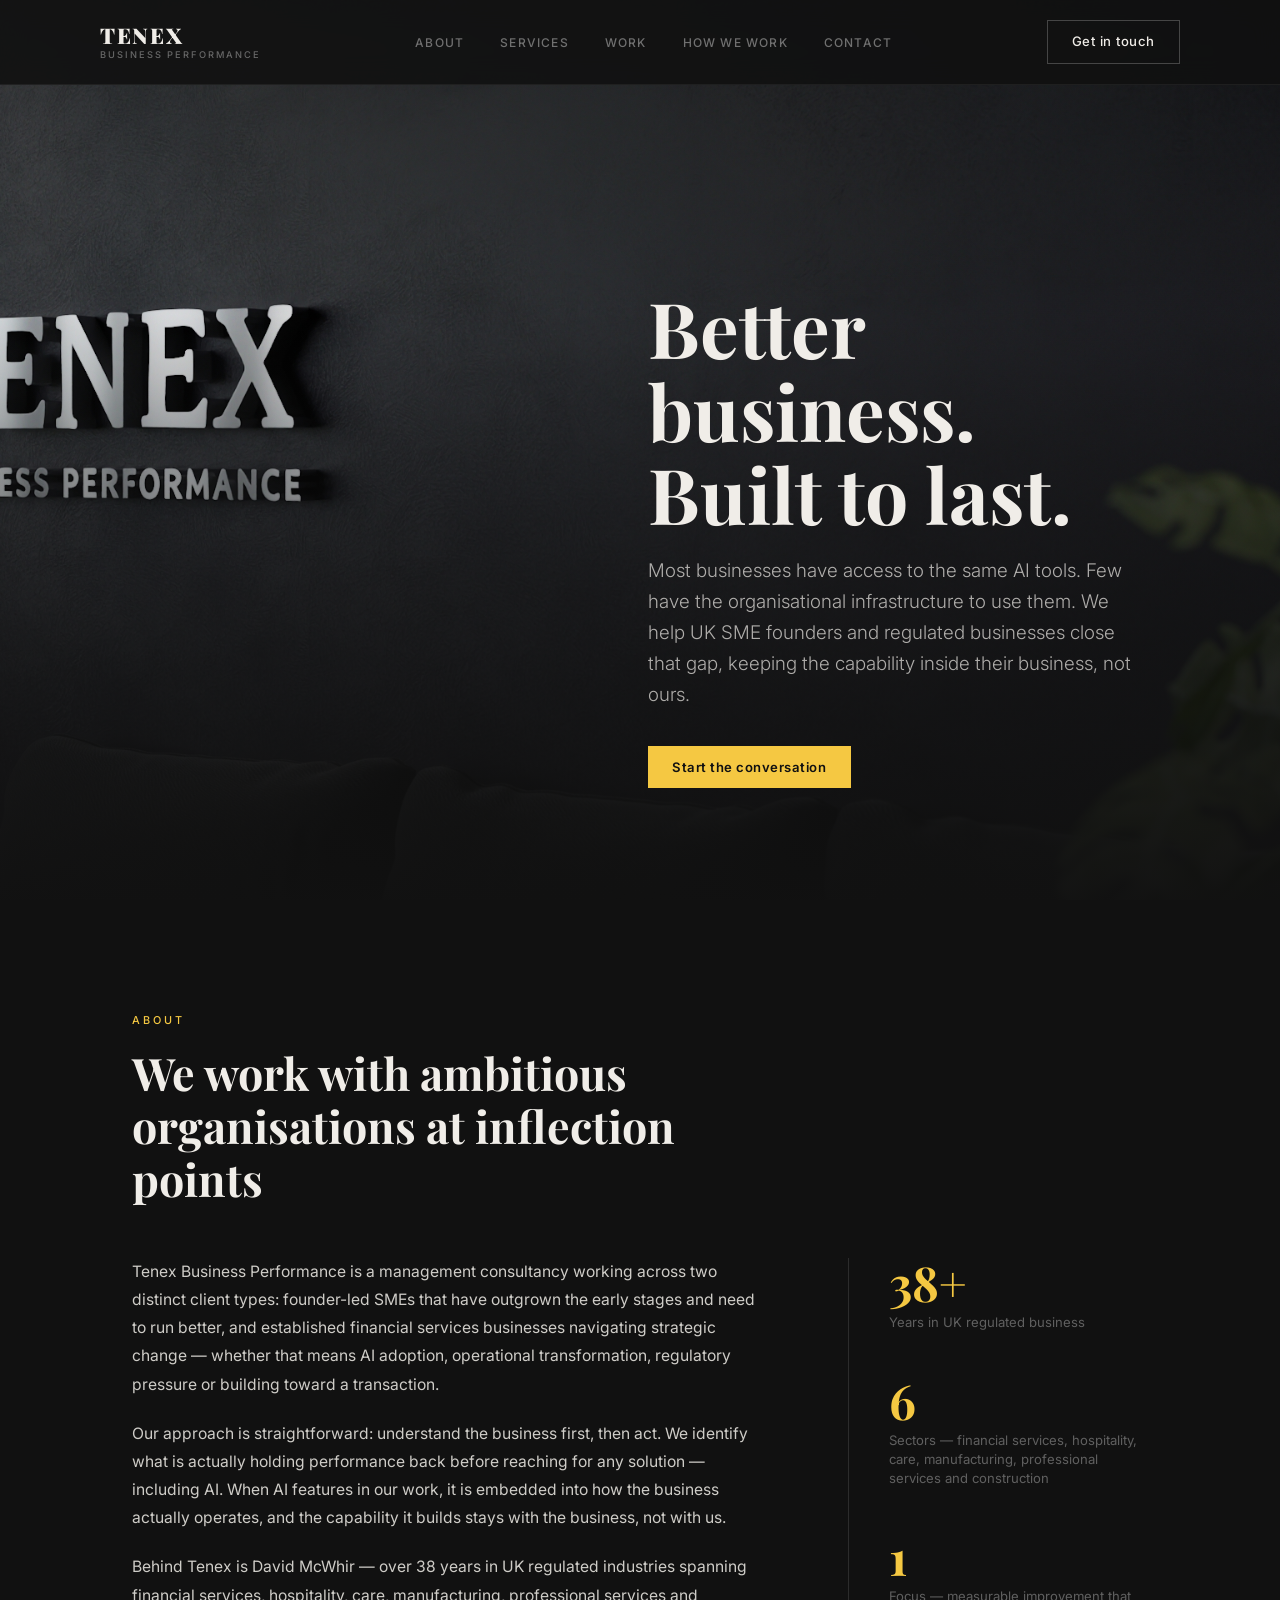
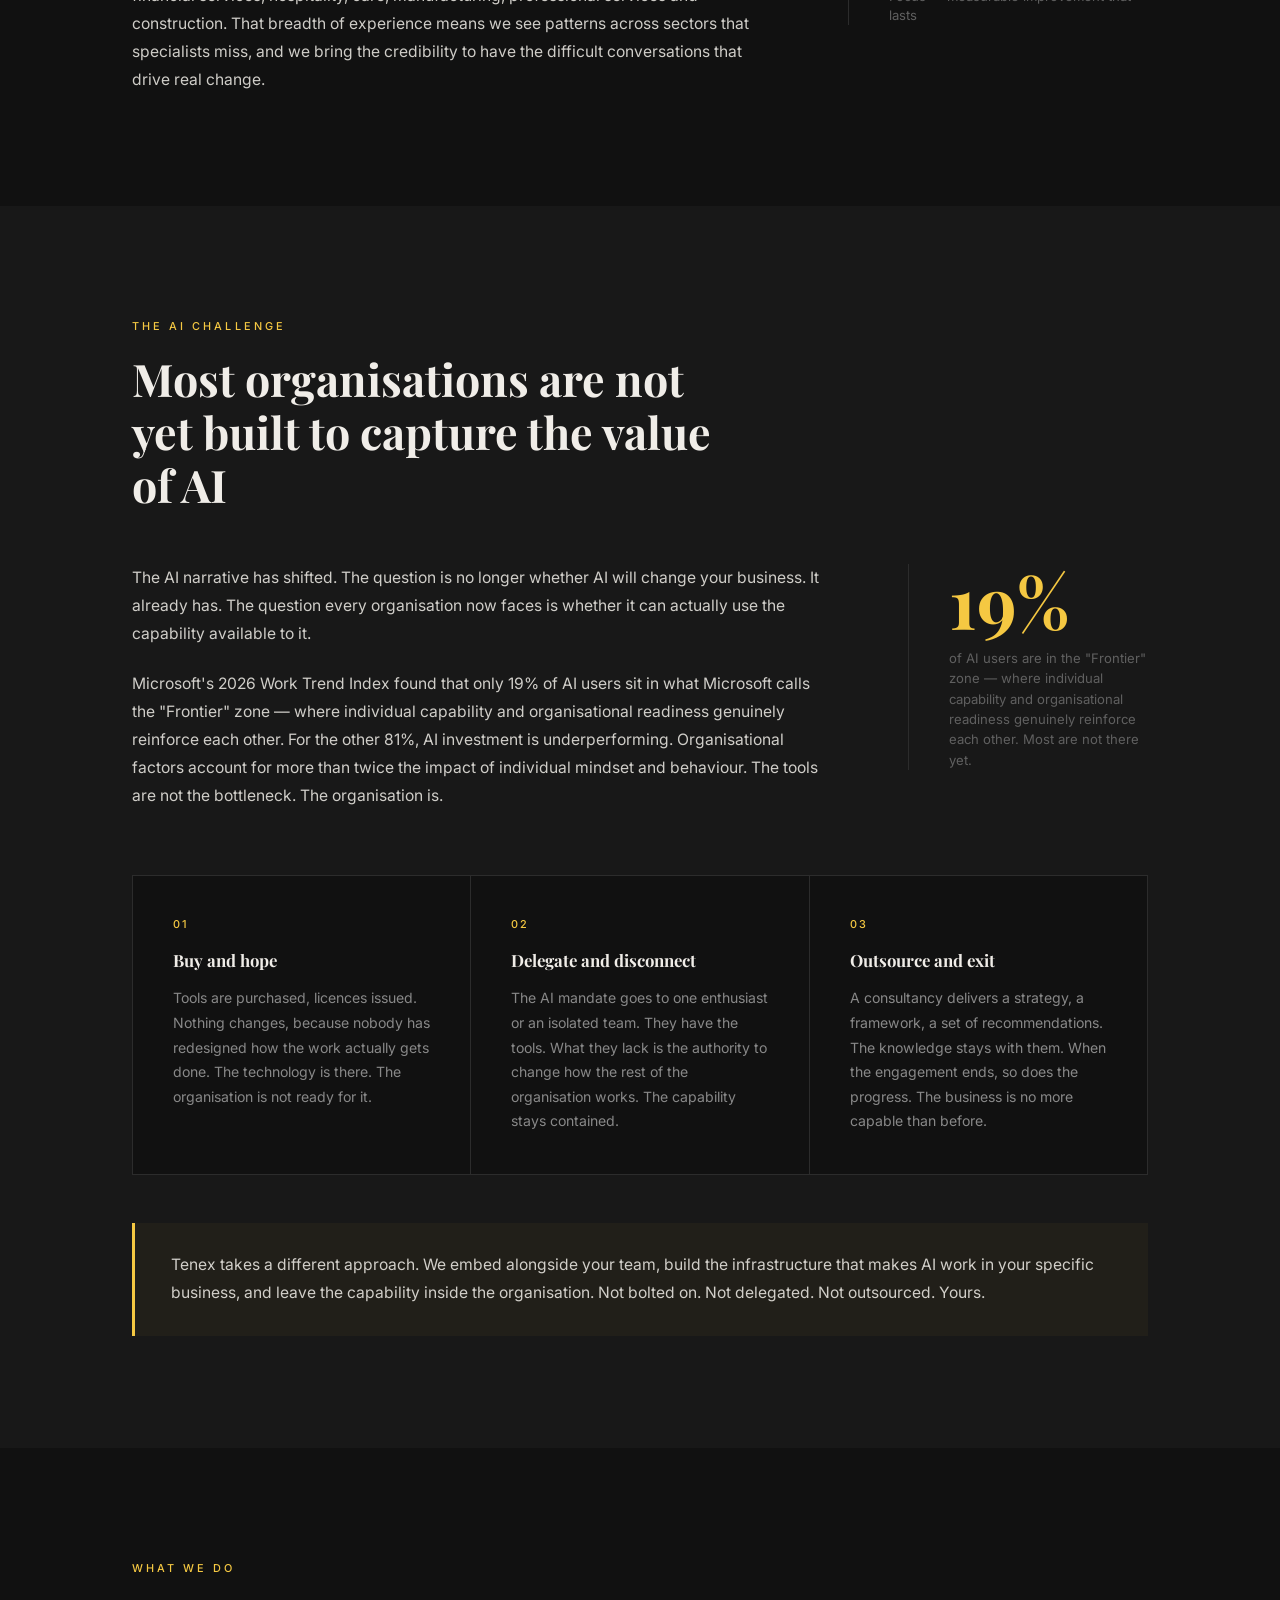
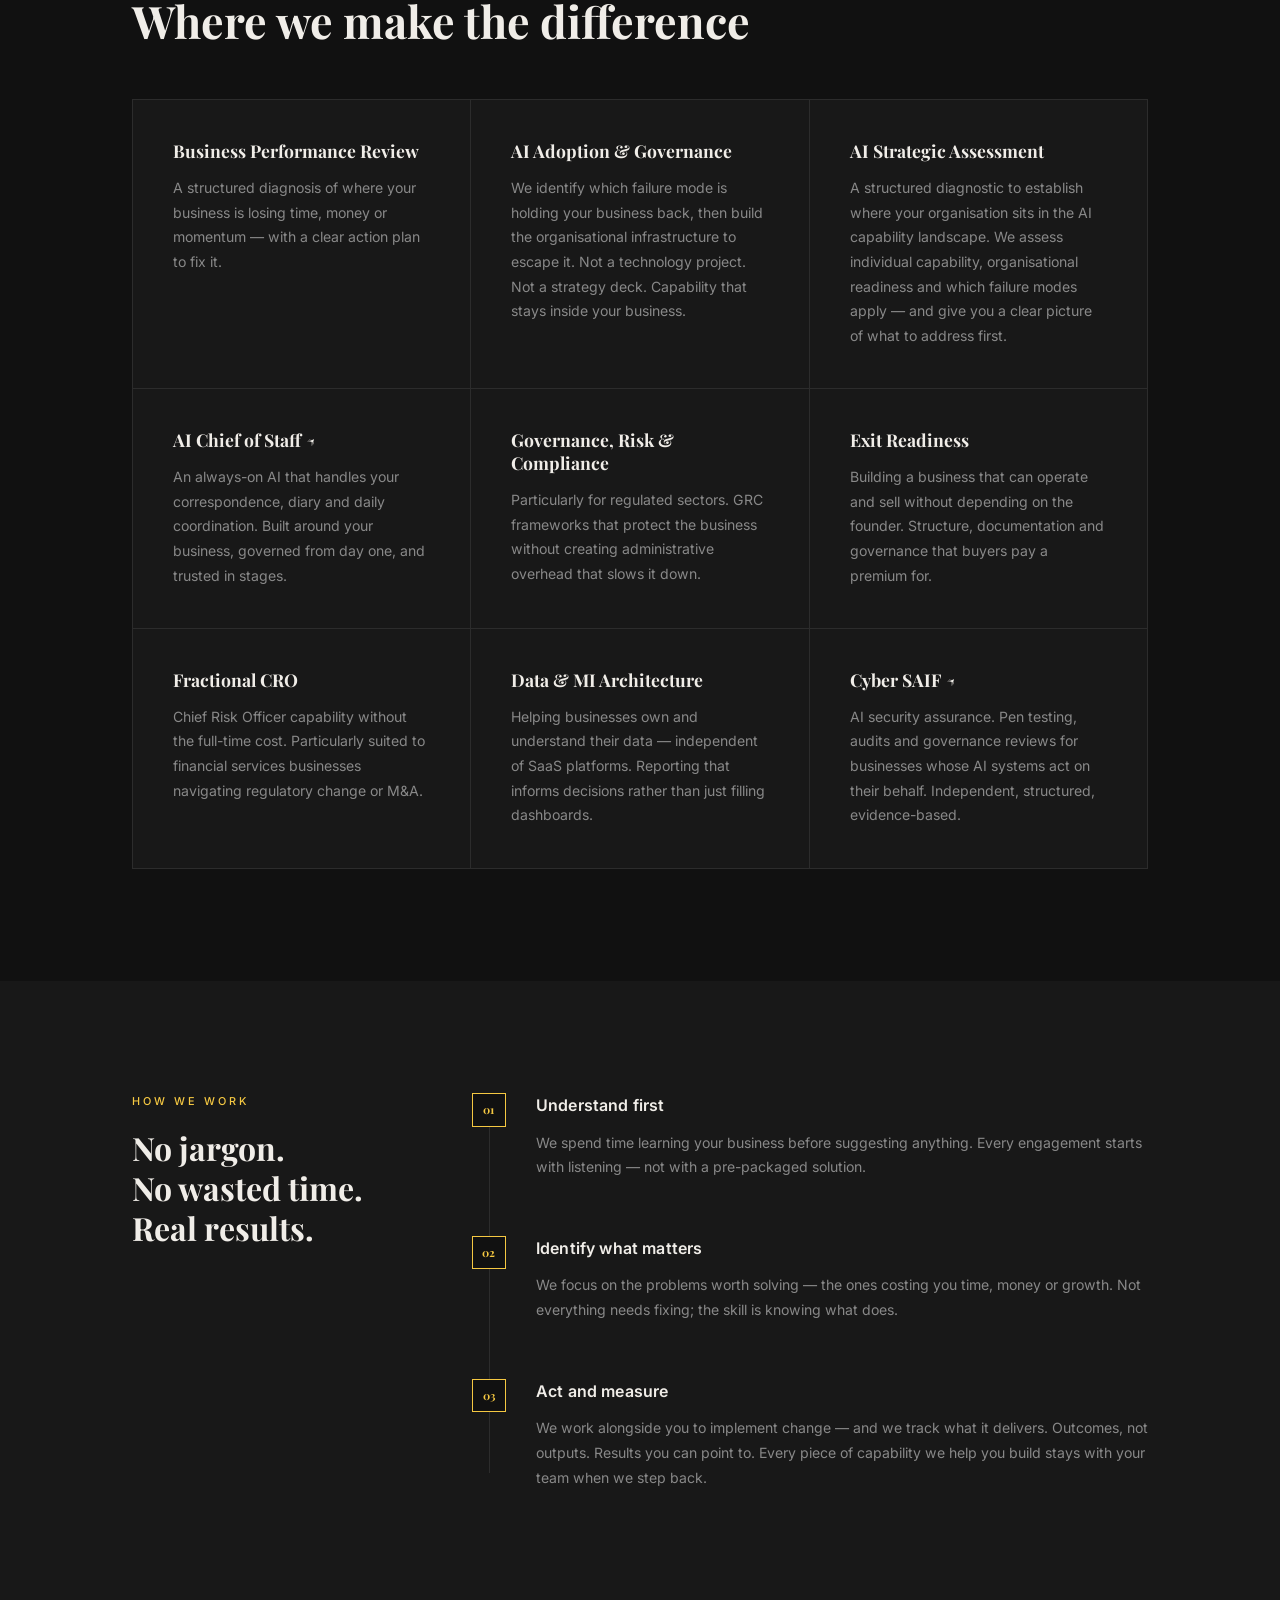
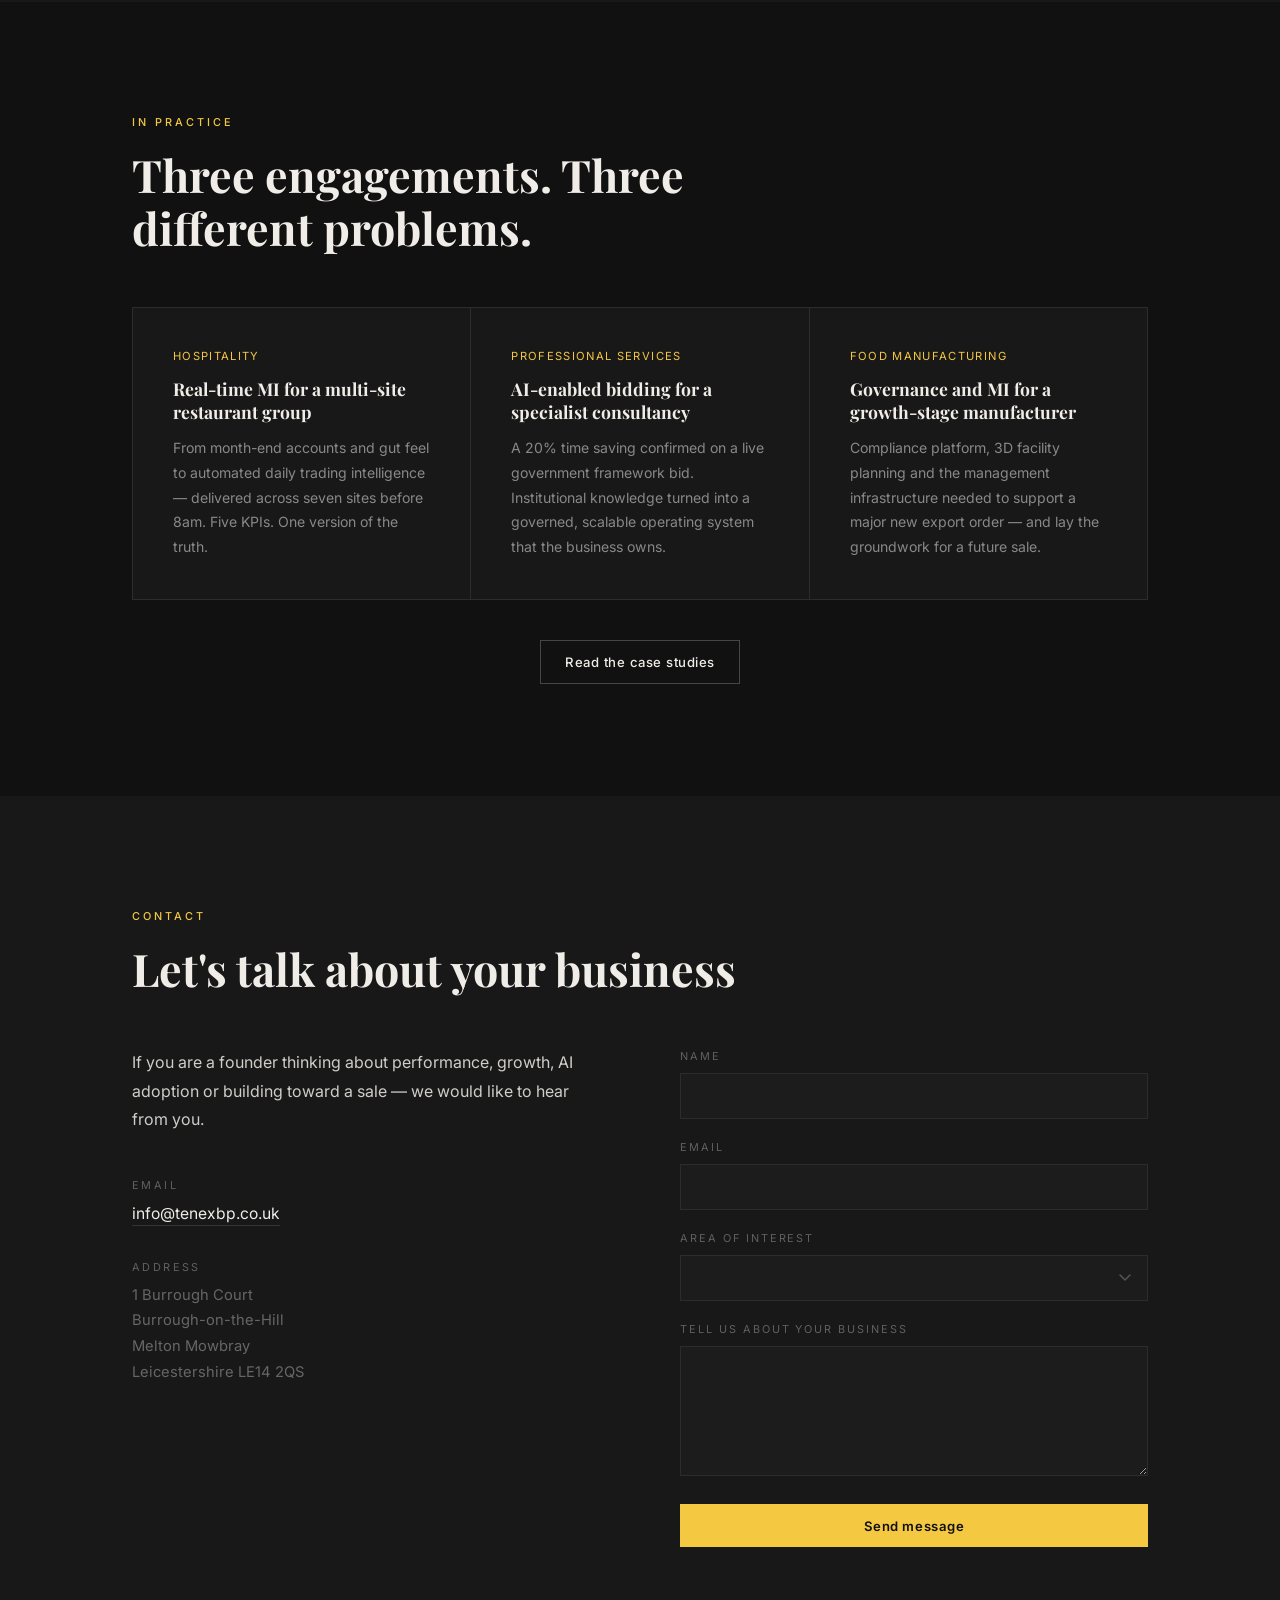
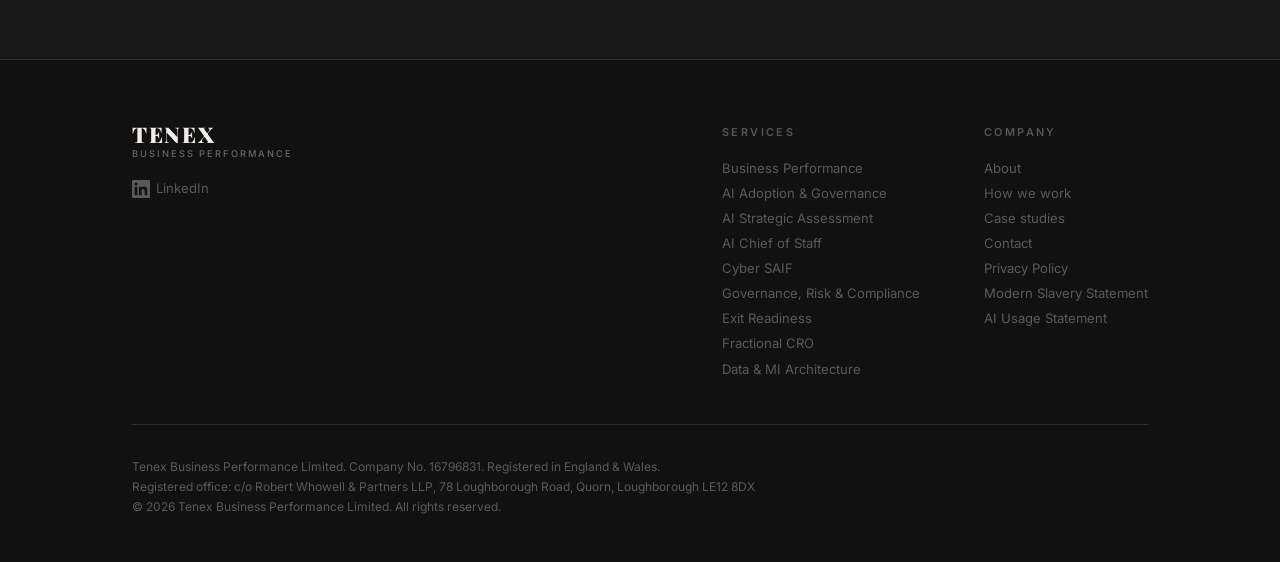
==== commit 4cf09596: "Add LinkedIn company page link to footer across all pages Co-Authored-By: Claude Sonnet 4.6 <noreply" ====
--- a/index.html
+++ b/index.html
@@ -373,9 +373,19 @@
     <footer class="footer">
         <div class="container">
             <div class="footer__top">
-                <div class="nav__logo">
-                    <span class="nav__logo-tenex">TENEX</span>
-                    <span class="nav__logo-sub">Business Performance</span>
+                <div class="footer__brand">
+                    <div class="nav__logo">
+                        <span class="nav__logo-tenex">TENEX</span>
+                        <span class="nav__logo-sub">Business Performance</span>
+                    </div>
+                    <div class="footer__social">
+                        <a href="https://www.linkedin.com/company/tenex-business-performance-limited" target="_blank" rel="noopener noreferrer" class="footer__social-link" aria-label="Tenex on LinkedIn">
+                            <svg xmlns="http://www.w3.org/2000/svg" viewBox="0 0 24 24" width="18" height="18" fill="currentColor">
+                                <path d="M20.447 20.452h-3.554v-5.569c0-1.328-.027-3.037-1.852-3.037-1.853 0-2.136 1.445-2.136 2.939v5.667H9.351V9h3.414v1.561h.046c.477-.9 1.637-1.85 3.37-1.85 3.601 0 4.267 2.37 4.267 5.455v6.286zM5.337 7.433a2.062 2.062 0 0 1-2.063-2.065 2.064 2.064 0 1 1 2.063 2.065zm1.782 13.019H3.555V9h3.564v11.452zM22.225 0H1.771C.792 0 0 .774 0 1.729v20.542C0 23.227.792 24 1.771 24h20.451C23.2 24 24 23.227 24 22.271V1.729C24 .774 23.2 0 22.222 0h.003z"/>
+                            </svg>
+                            LinkedIn
+                        </a>
+                    </div>
                 </div>
                 <div class="footer__nav">
                     <div class="footer__nav-col">
--- a/style.css
+++ b/style.css
@@ -808,6 +808,31 @@
     color: #909090;
 }
 
+.footer__brand {
+    display: flex;
+    flex-direction: column;
+    gap: 1.25rem;
+}
+
+.footer__social {
+    display: flex;
+    gap: 1rem;
+}
+
+.footer__social-link {
+    display: flex;
+    align-items: center;
+    gap: 0.4rem;
+    font-size: 0.82rem;
+    color: var(--text-muted);
+    text-decoration: none;
+    transition: color 0.18s;
+}
+
+.footer__social-link:hover {
+    color: #F5C842;
+}
+
 .footer__bottom p {
     font-size: 0.75rem;
     color: var(--text-muted);
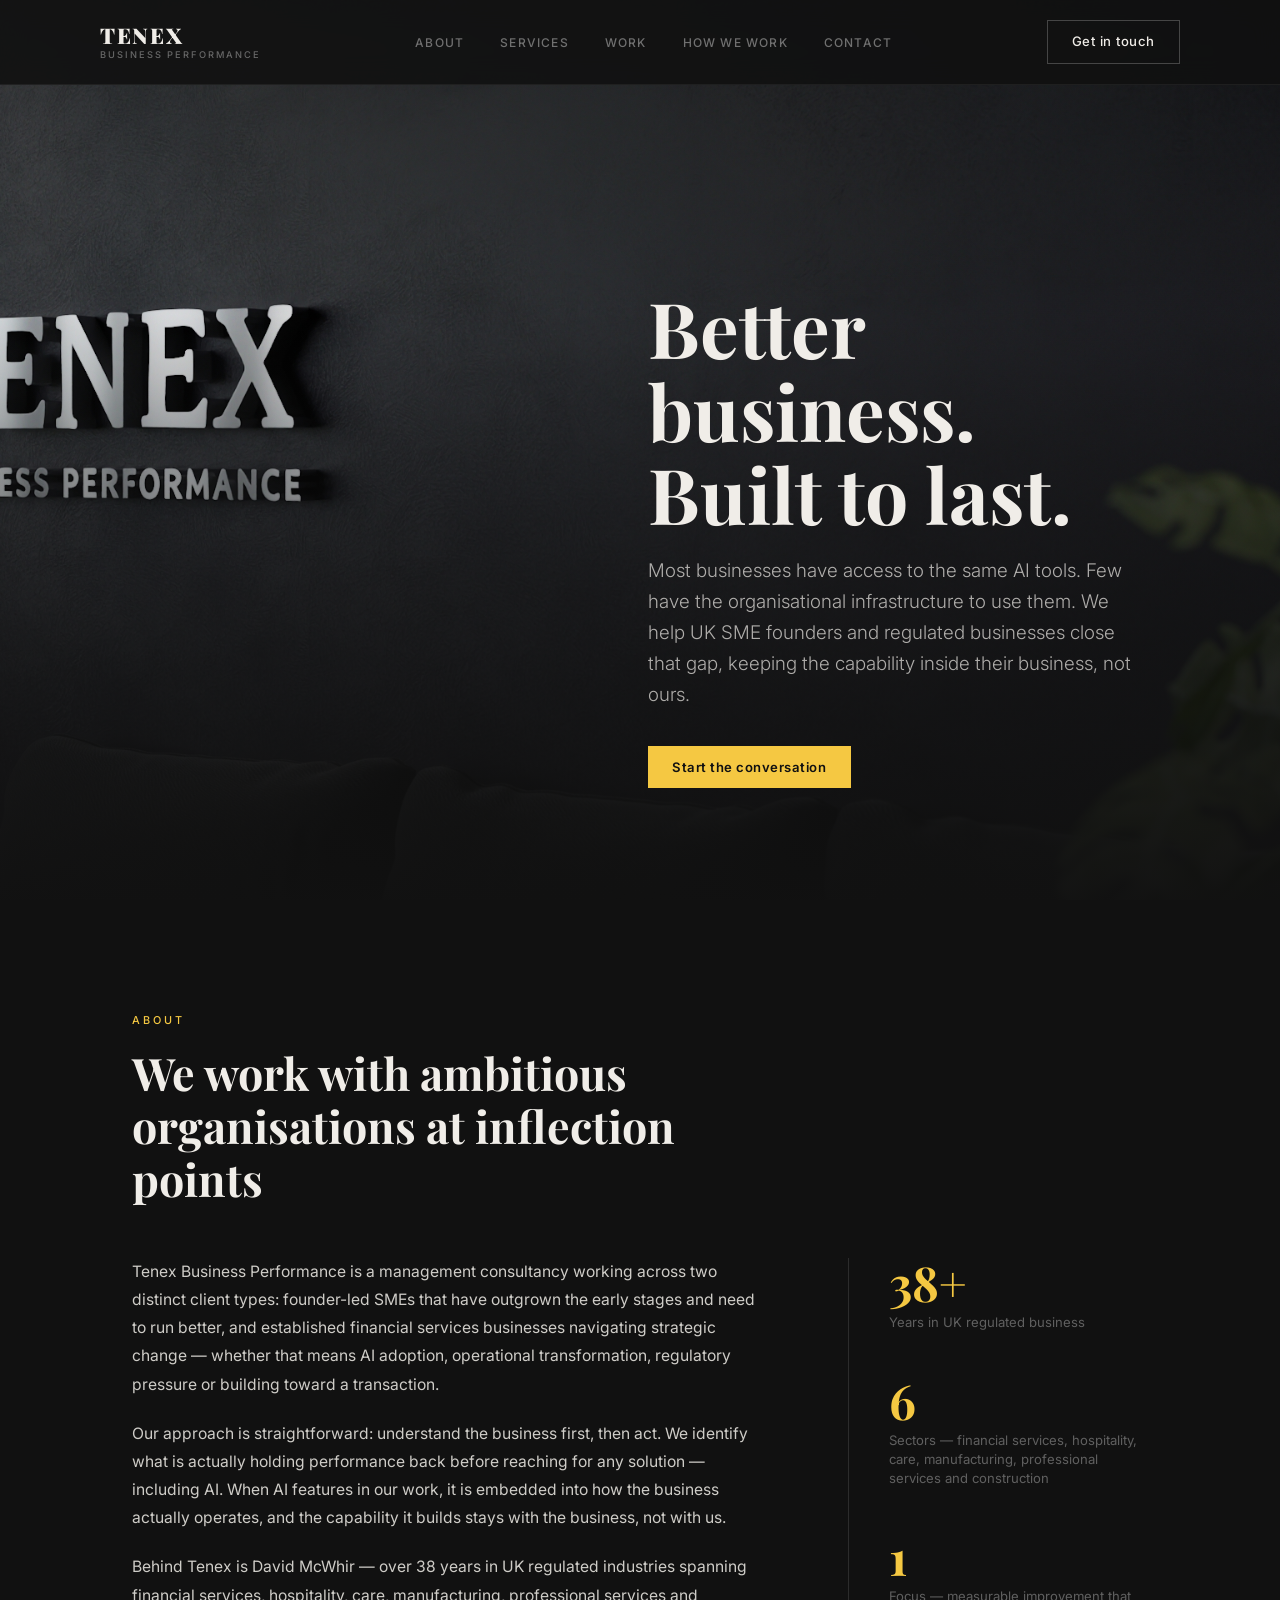
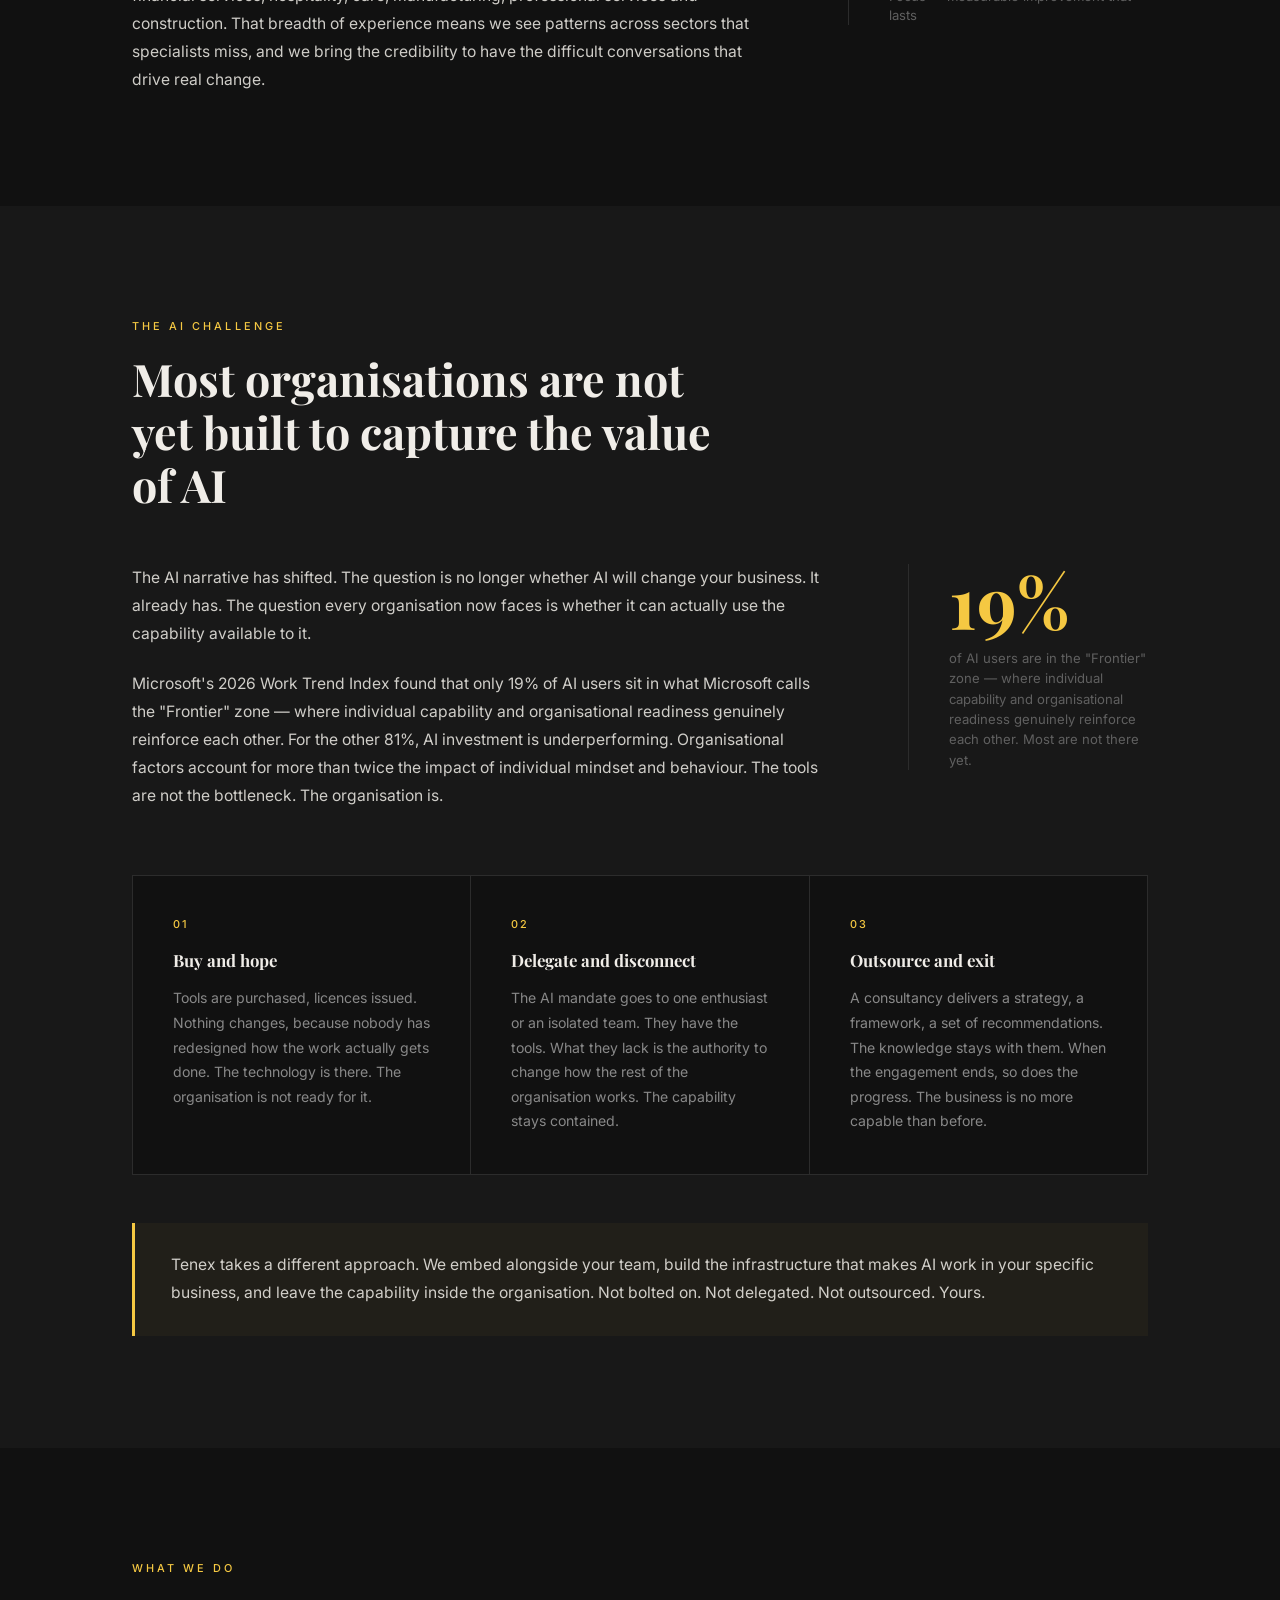
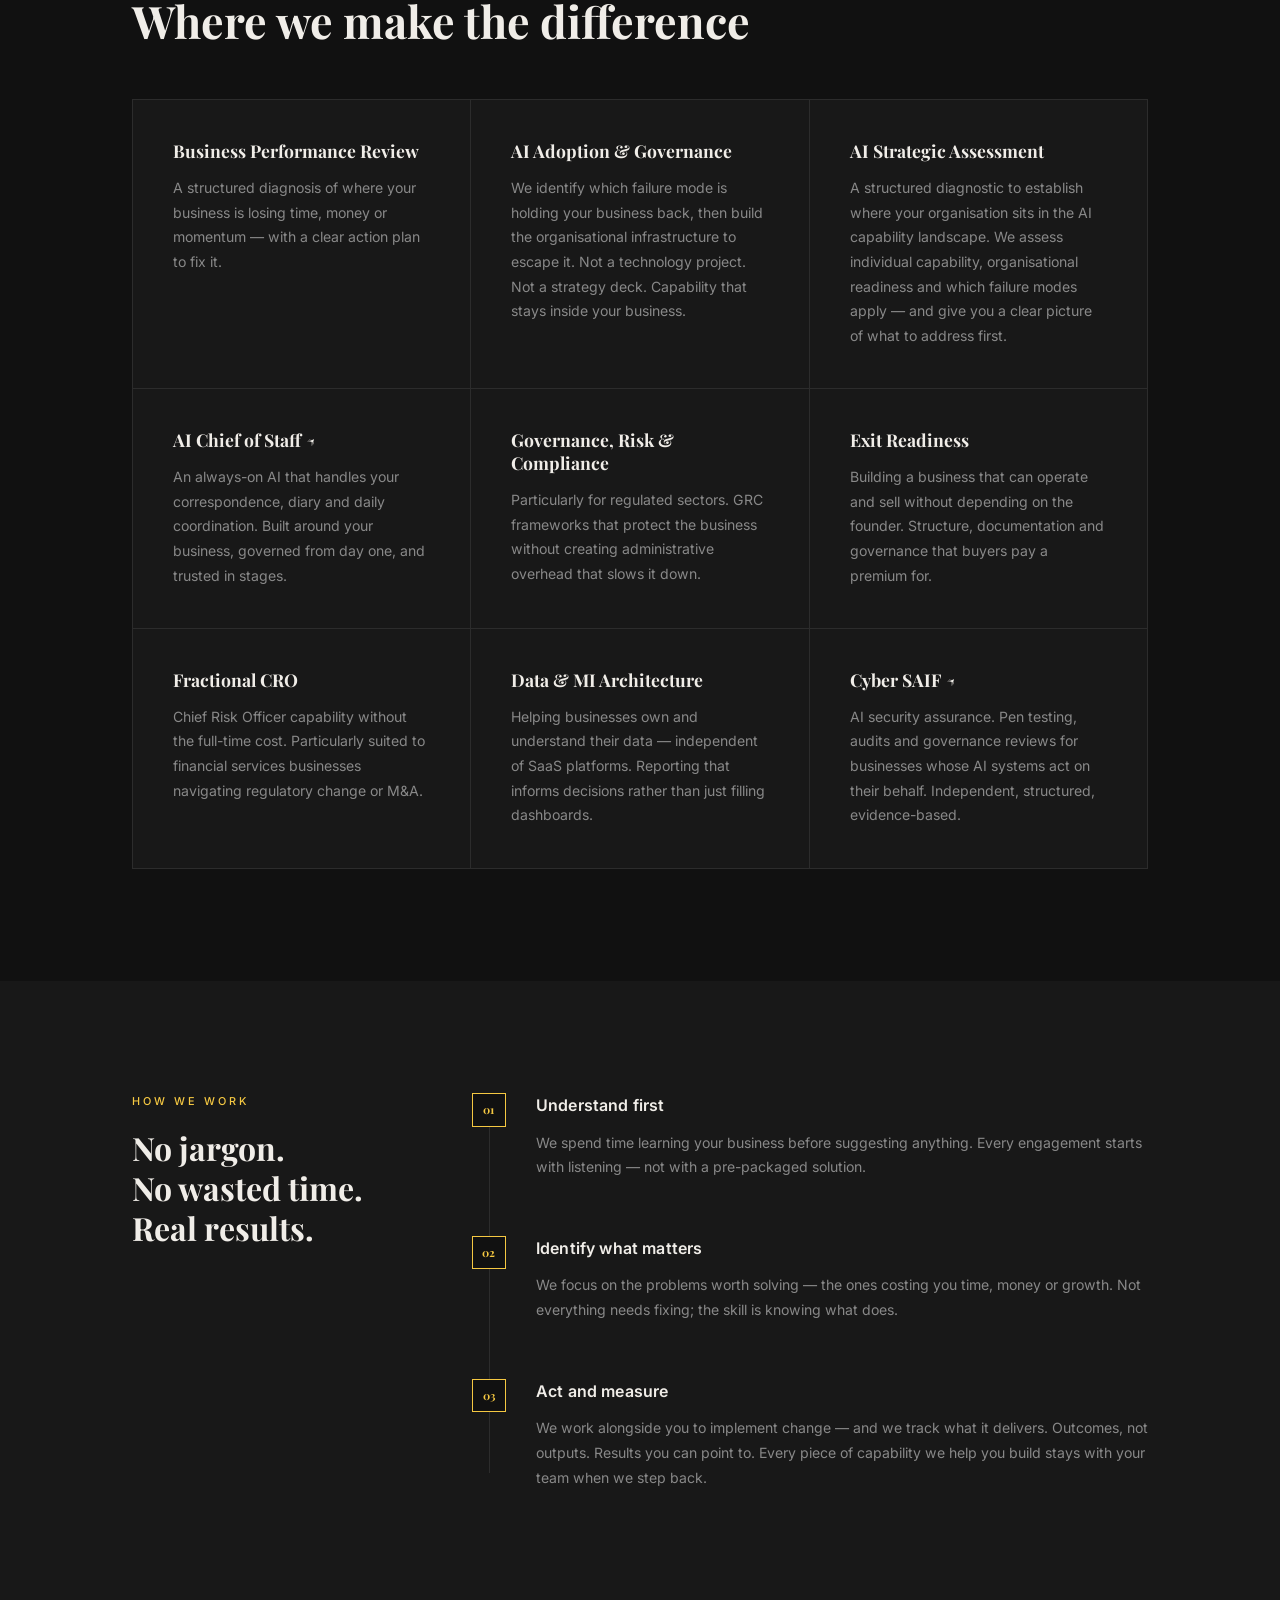
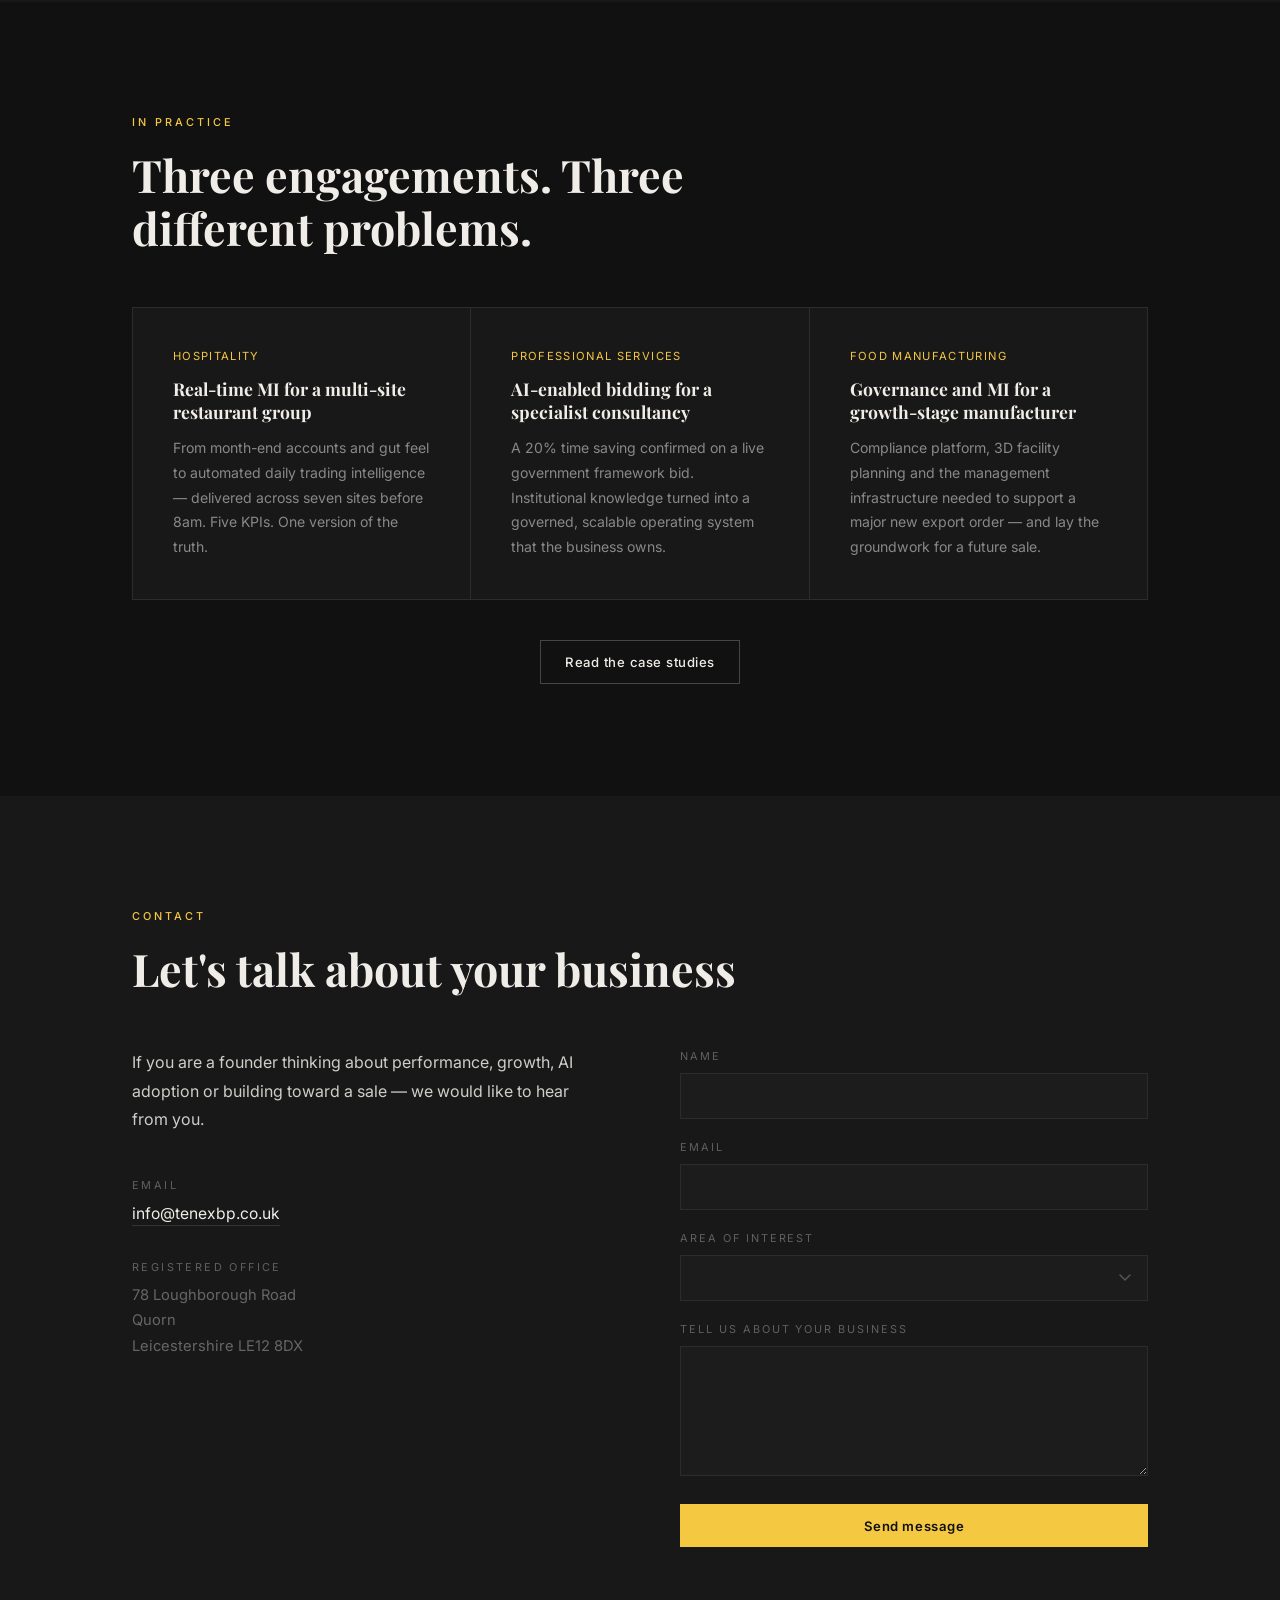
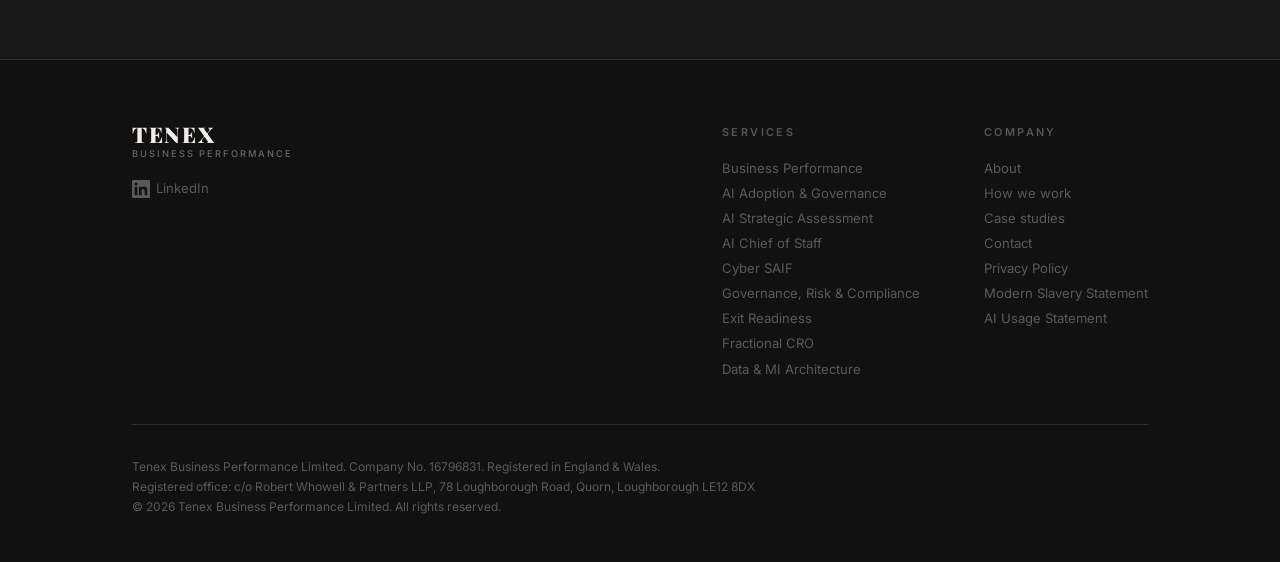
==== commit ed75fb78: "Replace Burrough Court address with registered office (78 Loughborough Road, Quorn) Burrough Court v" ====
--- a/index.html
+++ b/index.html
@@ -24,9 +24,10 @@
           "areaServed": { "@type": "Country", "name": "United Kingdom" },
           "address": {
             "@type": "PostalAddress",
-            "addressLocality": "Burrough-on-the-Hill",
+            "streetAddress": "78 Loughborough Road",
+            "addressLocality": "Quorn",
             "addressRegion": "Leicestershire",
-            "postalCode": "LE14 2QS",
+            "postalCode": "LE12 8DX",
             "addressCountry": "GB"
           },
           "knowsAbout": [
@@ -323,12 +324,11 @@
                         <a href="mailto:info@tenexbp.co.uk" class="contact__link">info@tenexbp.co.uk</a>
                     </div>
                     <div class="contact__detail">
-                        <span class="contact__detail-label">Address</span>
+                        <span class="contact__detail-label">Registered office</span>
                         <address class="contact__address">
-                            1 Burrough Court<br>
-                            Burrough-on-the-Hill<br>
-                            Melton Mowbray<br>
-                            Leicestershire LE14 2QS
+                            78 Loughborough Road<br>
+                            Quorn<br>
+                            Leicestershire LE12 8DX
                         </address>
                     </div>
                 </div>
--- a/style.css
+++ b/style.css
@@ -746,6 +746,43 @@
     border-color: rgba(255,255,255,0.55);
 }
 
+.policy__table {
+    width: 100%;
+    border-collapse: collapse;
+    font-size: 0.88rem;
+    margin-bottom: 2rem;
+    margin-top: 1.25rem;
+}
+
+.policy__table th {
+    text-align: left;
+    padding: 0.65rem 1rem;
+    background: var(--bg-card);
+    color: var(--accent);
+    font-weight: 600;
+    font-size: 0.8rem;
+    letter-spacing: 0.04em;
+    text-transform: uppercase;
+    border-bottom: 1px solid var(--border);
+    white-space: nowrap;
+}
+
+.policy__table td {
+    padding: 0.75rem 1rem;
+    color: var(--text-body);
+    line-height: 1.6;
+    border-bottom: 1px solid var(--border);
+    vertical-align: top;
+}
+
+.policy__table tr:last-child td {
+    border-bottom: none;
+}
+
+.policy__table tr:hover td {
+    background: var(--bg-alt);
+}
+
 .policy__sign-off {
     margin-top: 3rem;
     padding-top: 2rem;
